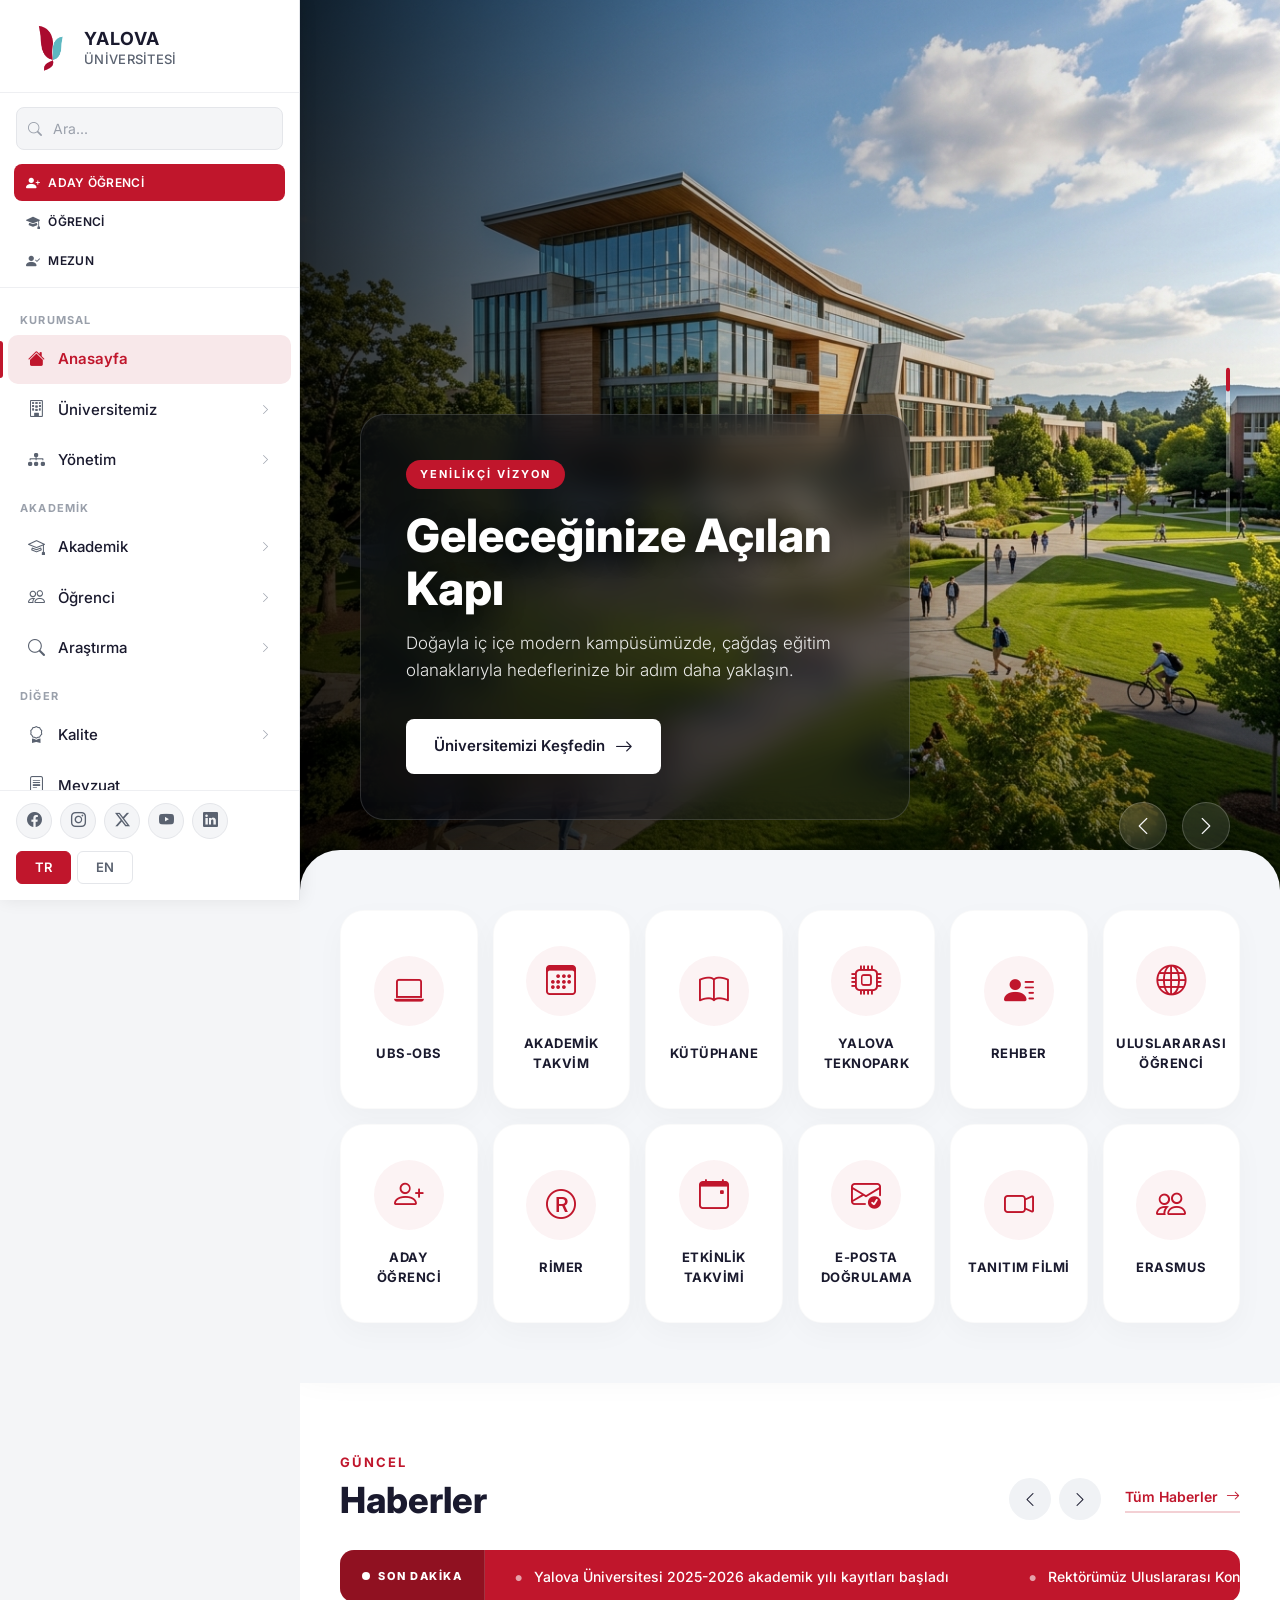
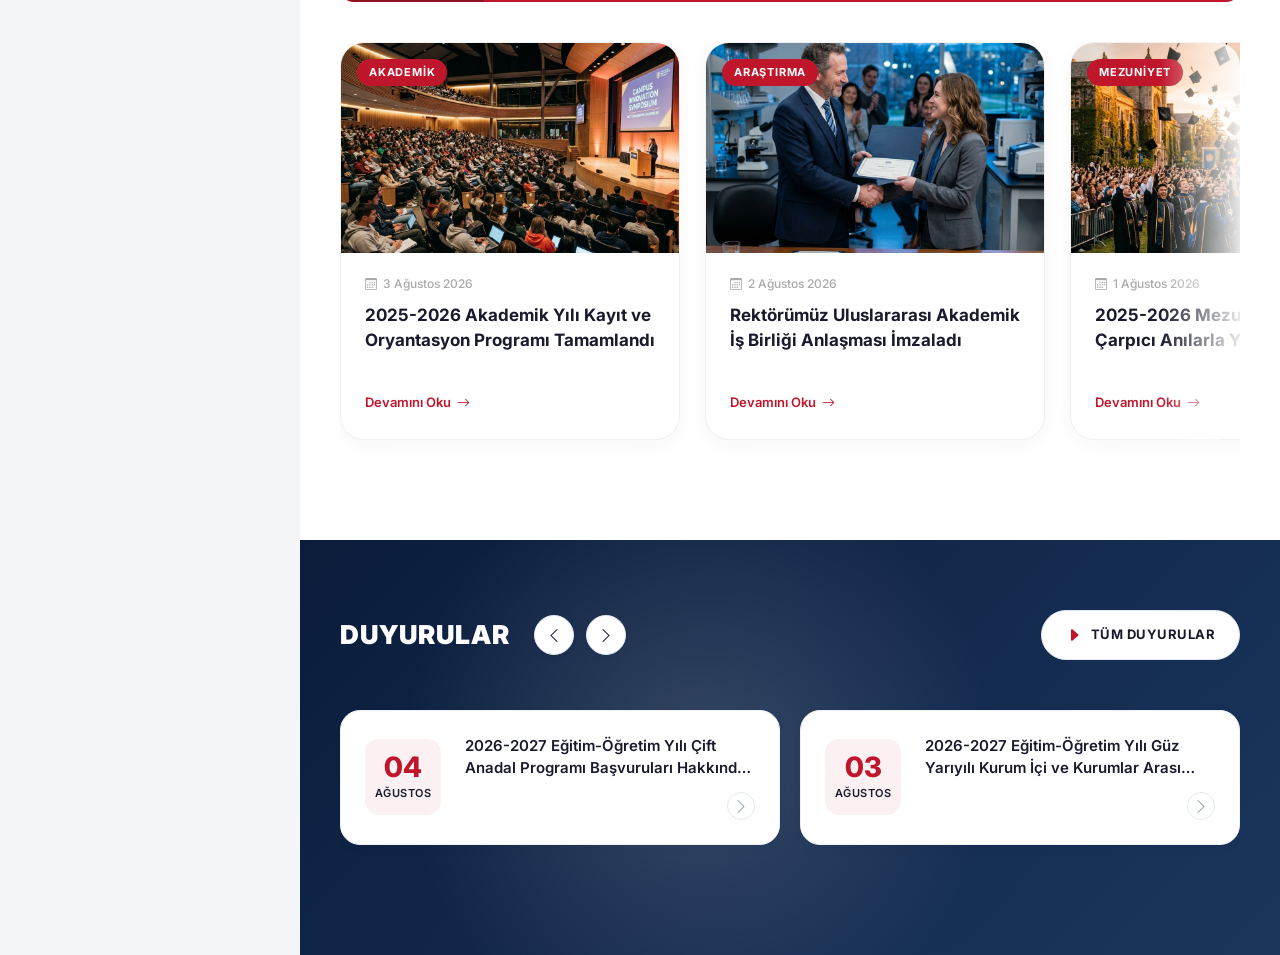
==== index.html @ 6e227838 "Commit before adding Events section" ====
<!DOCTYPE html>
<html lang="tr">
<head>
    <meta charset="UTF-8">
    <meta name="viewport" content="width=device-width, initial-scale=1.0">
    <title>Yalova Üniversitesi</title>
    <meta name="description" content="Yalova Üniversitesi resmi web sitesi">
    <link rel="preconnect" href="https://fonts.googleapis.com">
    <link rel="preconnect" href="https://fonts.gstatic.com" crossorigin>
    <link href="https://fonts.googleapis.com/css2?family=Inter:wght@300;400;500;600;700&display=swap" rel="stylesheet">
    <link href="https://cdn.jsdelivr.net/npm/bootstrap@5.3.3/dist/css/bootstrap.min.css" rel="stylesheet">
    <link href="https://cdn.jsdelivr.net/npm/bootstrap-icons@1.11.3/font/bootstrap-icons.min.css" rel="stylesheet">
    <link rel="stylesheet" href="css/sidebar.css">
    <link rel="stylesheet" href="css/slider.css">
    <link rel="stylesheet" href="css/quick-access.css">
    <link rel="stylesheet" href="css/news.css">
    <link rel="stylesheet" href="css/announcements.css?v=5">
</head>
<body>

    <!-- ===== SIDEBAR ===== -->
    <aside class="sidebar" id="sidebar">

        <!-- LOGO -->
        <div class="sidebar-logo">
            <a href="#" class="logo-wrapper" style="text-decoration: none;">
                <img src="yeni_logo_transparent.png" alt="Yalova Üniversitesi" class="logo-img">
                <div class="logo-text">
                    <span class="logo-title">YALOVA</span>
                    <span class="logo-sub">ÜNİVERSİTESİ</span>
                </div>
            </a>
        </div>

        <!-- ARAMA -->
        <div class="sidebar-search">
            <div class="search-box">
                <i class="bi bi-search search-icon"></i>
                <input type="text" placeholder="Ara..." id="sidebarSearch">
            </div>
        </div>

        <!-- HIZLI ERİŞİM -->
        <div class="quick-links">
            <a href="#" class="quick-btn quick-btn-primary" id="btn-aday">
                <i class="bi bi-person-plus-fill"></i>
                ADAY ÖĞRENCİ
            </a>
            <a href="#" class="quick-btn quick-btn-secondary" id="btn-ogrenci">
                <i class="bi bi-mortarboard-fill"></i>
                ÖĞRENCİ
            </a>
            <a href="#" class="quick-btn quick-btn-secondary" id="btn-mezun">
                <i class="bi bi-person-check-fill"></i>
                MEZUN
            </a>
        </div>

        <!-- NAVİGASYON -->
        <nav class="sidebar-nav" id="sidebarNav">

            <!-- KURUMSAL -->
            <div class="nav-section-label">KURUMSAL</div>

            <a href="#" class="nav-item active" id="nav-anasayfa">
                <i class="bi bi-house-fill nav-icon"></i>
                <span class="nav-text">Anasayfa</span>
            </a>

            <div class="nav-item has-sub" id="nav-universite" onclick="toggleMenu('universite')">
                <i class="bi bi-building nav-icon"></i>
                <span class="nav-text">Üniversitemiz</span>
                <i class="bi bi-chevron-right nav-arrow" id="arrow-universite"></i>
            </div>
            <div class="submenu" id="submenu-universite">
                <a href="#" class="sub-item"><i class="bi bi-clock-history"></i>Tarihçe</a>
                <a href="#" class="sub-item"><i class="bi bi-bullseye"></i>Misyon, Vizyon ve Değerlerimiz</a>
                <a href="#" class="sub-item"><i class="bi bi-diagram-3"></i>Organizasyon Şeması</a>
                <a href="#" class="sub-item"><i class="bi bi-file-earmark-text"></i>2024-2028 Stratejik Planı</a>
                <a href="#" class="sub-item"><i class="bi bi-compass"></i>Üniversitemizi Keşfedin</a>
                <a href="#" class="sub-item"><i class="bi bi-bar-chart"></i>Sayılarla Üniversitemiz</a>
                <a href="#" class="sub-item"><i class="bi bi-people"></i>İş Birliklerimiz</a>
                <a href="#" class="sub-item"><i class="bi bi-envelope"></i>E-Bülten</a>
                <div class="sub-group-label">Komisyonlar</div>
                <a href="#" class="sub-item sub-item-child"><i class="bi bi-dot"></i>Bologna Eşgüdüm Komisyonu</a>
                <a href="#" class="sub-item sub-item-child"><i class="bi bi-dot"></i>Senato Mevzuat Komisyonu</a>
                <a href="#" class="sub-item sub-item-child"><i class="bi bi-dot"></i>Senato Eğitim Komisyonu</a>
            </div>

            <div class="nav-item has-sub" id="nav-yonetim" onclick="toggleMenu('yonetim')">
                <i class="bi bi-diagram-3-fill nav-icon"></i>
                <span class="nav-text">Yönetim</span>
                <i class="bi bi-chevron-right nav-arrow" id="arrow-yonetim"></i>
            </div>
            <div class="submenu" id="submenu-yonetim">
                <div class="sub-group-label">Rektörlük</div>
                <a href="#" class="sub-item sub-item-child"><i class="bi bi-dot"></i>Rektör</a>
                <a href="#" class="sub-item sub-item-child"><i class="bi bi-dot"></i>Rektör Yardımcıları</a>
                <a href="#" class="sub-item sub-item-child"><i class="bi bi-dot"></i>Rektör Danışmanları</a>
                <a href="#" class="sub-item sub-item-child"><i class="bi bi-dot"></i>Üniversite Senatosu</a>
                <a href="#" class="sub-item sub-item-child"><i class="bi bi-dot"></i>Üniversite Yönetim Kurulu</a>
                <div class="sub-group-label">Genel Sekreterlik</div>
                <a href="#" class="sub-item sub-item-child"><i class="bi bi-dot"></i>Genel Sekreterlik</a>
                <a href="#" class="sub-item sub-item-child"><i class="bi bi-dot"></i>Belge Yönetimi ve Arşiv Müdürlüğü</a>
                <a href="#" class="sub-item sub-item-child"><i class="bi bi-dot"></i>Güvenlik Şube Müdürlüğü</a>
                <div class="sub-group-label">Daire Başkanlıkları</div>
                <a href="#" class="sub-item sub-item-child"><i class="bi bi-dot"></i>Bilgi İşlem Daire Başkanlığı</a>
                <a href="#" class="sub-item sub-item-child"><i class="bi bi-dot"></i>İdari ve Mali İşler</a>
                <a href="#" class="sub-item sub-item-child"><i class="bi bi-dot"></i>Kütüphane ve Dokümantasyon</a>
                <a href="#" class="sub-item sub-item-child"><i class="bi bi-dot"></i>Öğrenci İşleri Daire Başkanlığı</a>
                <a href="#" class="sub-item sub-item-child"><i class="bi bi-dot"></i>Personel Daire Başkanlığı</a>
                <a href="#" class="sub-item sub-item-child"><i class="bi bi-dot"></i>Strateji Geliştirme Daire Başkanlığı</a>
            </div>

            <!-- AKADEMİK -->
            <div class="nav-section-label">AKADEMİK</div>

            <div class="nav-item has-sub" id="nav-akademik" onclick="toggleMenu('akademik')">
                <i class="bi bi-mortarboard nav-icon"></i>
                <span class="nav-text">Akademik</span>
                <i class="bi bi-chevron-right nav-arrow" id="arrow-akademik"></i>
            </div>
            <div class="submenu" id="submenu-akademik">
                <div class="sub-group-label">Fakülteler</div>
                <a href="#" class="sub-item sub-item-child"><i class="bi bi-dot"></i>Hukuk Fakültesi</a>
                <a href="#" class="sub-item sub-item-child"><i class="bi bi-dot"></i>İktisadi ve İdari Bilimler Fakültesi</a>
                <a href="#" class="sub-item sub-item-child"><i class="bi bi-dot"></i>İnsan ve Toplum Bilimleri Fakültesi</a>
                <a href="#" class="sub-item sub-item-child"><i class="bi bi-dot"></i>İlahiyat Fakültesi</a>
                <a href="#" class="sub-item sub-item-child"><i class="bi bi-dot"></i>Mühendislik Fakültesi</a>
                <a href="#" class="sub-item sub-item-child"><i class="bi bi-dot"></i>Sağlık Bilimleri Fakültesi</a>
                <a href="#" class="sub-item sub-item-child"><i class="bi bi-dot"></i>Sanat ve Tasarım Fakültesi</a>
                <a href="#" class="sub-item sub-item-child"><i class="bi bi-dot"></i>Spor Bilimleri Fakültesi</a>
                <a href="#" class="sub-item sub-item-child"><i class="bi bi-dot"></i>Tıp Fakültesi</a>
                <div class="sub-group-label">Enstitüler & Yüksekokullar</div>
                <a href="#" class="sub-item sub-item-child"><i class="bi bi-dot"></i>Lisansüstü Eğitim Enstitüsü</a>
                <a href="#" class="sub-item sub-item-child"><i class="bi bi-dot"></i>Yabancı Diller Yüksekokulu</a>
                <div class="sub-group-label">Meslek Yüksekokulları</div>
                <a href="#" class="sub-item sub-item-child"><i class="bi bi-dot"></i>Altınova Meslek Yüksekokulu</a>
                <a href="#" class="sub-item sub-item-child"><i class="bi bi-dot"></i>Armutlu Meslek Yüksekokulu</a>
                <a href="#" class="sub-item sub-item-child"><i class="bi bi-dot"></i>Çınarcık Meslek Yüksekokulu</a>
                <a href="#" class="sub-item sub-item-child"><i class="bi bi-dot"></i>Termal Sağlık Hizmetleri MYO</a>
                <a href="#" class="sub-item sub-item-child"><i class="bi bi-dot"></i>Yalova Meslek Yüksekokulu</a>
            </div>

            <div class="nav-item has-sub" id="nav-ogrenci-menu" onclick="toggleMenu('ogrenci-menu')">
                <i class="bi bi-people nav-icon"></i>
                <span class="nav-text">Öğrenci</span>
                <i class="bi bi-chevron-right nav-arrow" id="arrow-ogrenci-menu"></i>
            </div>
            <div class="submenu" id="submenu-ogrenci-menu">
                <a href="#" class="sub-item"><i class="bi bi-person-plus"></i>Aday Öğrenciler</a>
                <a href="#" class="sub-item"><i class="bi bi-calendar3"></i>Akademik Takvim</a>
                <a href="#" class="sub-item"><i class="bi bi-cup-hot"></i>Aylık Yemek Menüsü</a>
                <a href="#" class="sub-item"><i class="bi bi-patch-check"></i>Diploma Sorgulama</a>
                <a href="#" class="sub-item"><i class="bi bi-door-open"></i>Mezun Portalı</a>
                <a href="#" class="sub-item"><i class="bi bi-pc-display"></i>Öğrenci Bilgi Sistemi</a>
                <a href="#" class="sub-item"><i class="bi bi-telephone-fill"></i>Telefon Rehberi</a>
                <a href="#" class="sub-item"><i class="bi bi-house-heart"></i>Yalova'da Yaşam</a>
                <a href="#" class="sub-item"><i class="bi bi-tree"></i>Yerleşkede Hayat</a>
            </div>

            <div class="nav-item has-sub" id="nav-arastirma" onclick="toggleMenu('arastirma')">
                <i class="bi bi-search nav-icon"></i>
                <span class="nav-text">Araştırma</span>
                <i class="bi bi-chevron-right nav-arrow" id="arrow-arastirma"></i>
            </div>
            <div class="submenu" id="submenu-arastirma">
                <a href="#" class="sub-item"><i class="bi bi-shield-exclamation"></i>Acil Durum ve Afet Yönetimi Merkezi</a>
                <a href="#" class="sub-item"><i class="bi bi-heart-pulse"></i>Fizyoterapi ve Rehabilitasyon Merkezi</a>
                <a href="#" class="sub-item"><i class="bi bi-rocket-takeoff"></i>Girişimcilik Merkezi (YÜGIM)</a>
                <a href="#" class="sub-item"><i class="bi bi-cpu"></i>Merkezi Araştırma Laboratuvarı</a>
                <a href="#" class="sub-item"><i class="bi bi-shield-lock"></i>Siber Güvenlik Araştırma Merkezi</a>
                <a href="#" class="sub-item"><i class="bi bi-mortarboard-fill"></i>Sürekli Eğitim Merkezi (YÜSEM)</a>
                <a href="#" class="sub-item"><i class="bi bi-translate"></i>Türkçe Öğretimi Merkezi (YTÖMER)</a>
                <a href="#" class="sub-item"><i class="bi bi-laptop"></i>Uzaktan Eğitim Merkezi (YÜZEM)</a>
                <a href="#" class="sub-item"><i class="bi bi-arrow-left-right"></i>Teknoloji Transfer Ofisi</a>
            </div>

            <!-- DİĞER -->
            <div class="nav-section-label">DİĞER</div>

            <div class="nav-item has-sub" id="nav-kalite" onclick="toggleMenu('kalite')">
                <i class="bi bi-award nav-icon"></i>
                <span class="nav-text">Kalite</span>
                <i class="bi bi-chevron-right nav-arrow" id="arrow-kalite"></i>
            </div>
            <div class="submenu" id="submenu-kalite">
                <a href="#" class="sub-item"><i class="bi bi-door-open"></i>BKYS Giriş</a>
                <a href="#" class="sub-item"><i class="bi bi-play-circle"></i>BKYS Eğitim Videosu</a>
                <a href="#" class="sub-item"><i class="bi bi-file-earmark-pdf"></i>BKYS Dokümantasyon</a>
                <a href="#" class="sub-item"><i class="bi bi-people"></i>Danışma Kurulu</a>
                <a href="#" class="sub-item"><i class="bi bi-star"></i>Akran Değerlendirme</a>
                <a href="#" class="sub-item"><i class="bi bi-person-hearts"></i>Kalite Öğrenci Faaliyetleri</a>
            </div>

            <a href="#" class="nav-item" id="nav-mevzuat">
                <i class="bi bi-file-text nav-icon"></i>
                <span class="nav-text">Mevzuat</span>
            </a>

            <a href="#" class="nav-item" id="nav-iletisim">
                <i class="bi bi-envelope nav-icon"></i>
                <span class="nav-text">İletişim</span>
            </a>

        </nav>

        <!-- SOSYAL MEDYA + DİL -->
        <div class="sidebar-footer">
            <div class="sidebar-social">
                <a href="#" class="social-link" title="Facebook"><i class="bi bi-facebook"></i></a>
                <a href="#" class="social-link" title="Instagram"><i class="bi bi-instagram"></i></a>
                <a href="#" class="social-link" title="Twitter/X"><i class="bi bi-twitter-x"></i></a>
                <a href="#" class="social-link" title="YouTube"><i class="bi bi-youtube"></i></a>
                <a href="#" class="social-link" title="LinkedIn"><i class="bi bi-linkedin"></i></a>
            </div>
            <div class="sidebar-lang">
                <button class="lang-btn active" id="lang-tr">TR</button>
                <button class="lang-btn" id="lang-en">EN</button>
            </div>
        </div>

    </aside>

    <!-- Overlay (mobil) -->
    <div class="sidebar-overlay" id="sidebarOverlay" onclick="closeSidebar()"></div>

    <!-- Hamburger -->
    <button class="hamburger-btn" id="hamburgerBtn" onclick="openSidebar()">
        <span></span><span></span><span></span>
    </button>

    <!-- ANA İÇERİK -->
    <main class="main-content" id="mainContent" style="padding: 0;">
        
        <!-- HERO SLIDER -->
        <section class="hero-section">
            
            <!-- SLIDE 1 -->
            <div class="hero-slide">
                <img src="images/slider1.png" alt="Yalova Üniversitesi Kampüs" class="hero-bg">
                <div class="hero-overlay"></div>
                <div class="hero-content">
                    <span class="hero-badge">Yenilikçi Vizyon</span>
                    <h1 class="hero-title">Geleceğinize Açılan Kapı</h1>
                    <p class="hero-desc">Doğayla iç içe modern kampüsümüzde, çağdaş eğitim olanaklarıyla hedeflerinize bir adım daha yaklaşın.</p>
                    <a href="#" class="hero-btn">
                        Üniversitemizi Keşfedin <i class="bi bi-arrow-right"></i>
                    </a>
                </div>
            </div>

            <!-- SLIDE 2 -->
            <div class="hero-slide">
                <img src="images/slider2.png" alt="Kütüphane ve Öğrenciler" class="hero-bg">
                <div class="hero-overlay"></div>
                <div class="hero-content">
                    <span class="hero-badge">Eğitim & Öğretim</span>
                    <h1 class="hero-title">Sınırları Aşan Eğitim Anlayışı</h1>
                    <p class="hero-desc">Güçlü akademik kadromuz ve zengin kütüphanemiz ile bilgiyi sadece öğrenmiyor, aynı zamanda üretiyoruz.</p>
                    <a href="#" class="hero-btn">
                        Akademik Programlar <i class="bi bi-arrow-right"></i>
                    </a>
                </div>
            </div>

            <!-- SLIDE 3 -->
            <div class="hero-slide">
                <img src="images/slider3.png" alt="Laboratuvar ve Araştırma" class="hero-bg">
                <div class="hero-overlay"></div>
                <div class="hero-content">
                    <span class="hero-badge">AR-GE ve İnovasyon</span>
                    <h1 class="hero-title">Bilimin Merkezinde İnovasyon</h1>
                    <p class="hero-desc">İleri teknoloji laboratuvarlarımızda geleceğin projelerine imza atıyoruz. Araştırma merkezlerimizi inceleyin.</p>
                    <a href="#" class="hero-btn">
                        Araştırma Merkezleri <i class="bi bi-arrow-right"></i>
                    </a>
                </div>
            </div>

            <!-- SLIDER NAVİGASYON (Sağ Taraf) -->
            <div class="hero-nav">
                <div class="nav-dot-container">
                    <div class="nav-dot"><div class="nav-dot-fill"></div></div>
                </div>
                <div class="nav-dot-container">
                    <div class="nav-dot"><div class="nav-dot-fill"></div></div>
                </div>
                <div class="nav-dot-container">
                    <div class="nav-dot"><div class="nav-dot-fill"></div></div>
                </div>
            </div>

            <!-- SLIDER OKLARI (Sağ Alt Köşe) -->
            <div class="hero-arrows">
                <button class="hero-arrow" id="heroPrev"><i class="bi bi-chevron-left"></i></button>
                <button class="hero-arrow" id="heroNext"><i class="bi bi-chevron-right"></i></button>
            </div>

        </section>

        <!-- HIZLI ERİŞİM (QUICK ACCESS) -->
        <section class="quick-access-section">
            <div class="qa-grid">
                <!-- Satır 1 -->
                <a href="#" class="qa-item">
                    <div class="qa-icon"><i class="bi bi-laptop"></i></div>
                    <span class="qa-text">UBS-OBS</span>
                </a>
                <a href="#" class="qa-item">
                    <div class="qa-icon"><i class="bi bi-calendar3"></i></div>
                    <span class="qa-text">Akademik Takvim</span>
                </a>
                <a href="#" class="qa-item">
                    <div class="qa-icon"><i class="bi bi-book"></i></div>
                    <span class="qa-text">Kütüphane</span>
                </a>
                <a href="#" class="qa-item">
                    <div class="qa-icon"><i class="bi bi-cpu"></i></div>
                    <span class="qa-text">Yalova Teknopark</span>
                </a>
                <a href="#" class="qa-item">
                    <div class="qa-icon"><i class="bi bi-person-lines-fill"></i></div>
                    <span class="qa-text">Rehber</span>
                </a>
                <a href="#" class="qa-item">
                    <div class="qa-icon"><i class="bi bi-globe"></i></div>
                    <span class="qa-text">Uluslararası Öğrenci</span>
                </a>
                
                <!-- Satır 2 -->
                <a href="#" class="qa-item">
                    <div class="qa-icon"><i class="bi bi-person-plus"></i></div>
                    <span class="qa-text">Aday Öğrenci</span>
                </a>
                <a href="#" class="qa-item">
                    <div class="qa-icon"><i class="bi bi-r-circle"></i></div>
                    <span class="qa-text">RİMER</span>
                </a>
                <a href="#" class="qa-item">
                    <div class="qa-icon"><i class="bi bi-calendar-event"></i></div>
                    <span class="qa-text">Etkinlik Takvimi</span>
                </a>
                <a href="#" class="qa-item">
                    <div class="qa-icon"><i class="bi bi-envelope-check"></i></div>
                    <span class="qa-text">E-Posta Doğrulama</span>
                </a>
                <a href="#" class="qa-item">
                    <div class="qa-icon"><i class="bi bi-camera-video"></i></div>
                    <span class="qa-text">Tanıtım Filmi</span>
                </a>
                <a href="#" class="qa-item">
                    <div class="qa-icon"><i class="bi bi-people"></i></div>
                    <span class="qa-text">Erasmus</span>
                </a>
            </div>
        </section>

        <!-- HABERLER -->
        <section class="news-section">
            <!-- Başlık + Tüm Haberler linki -->
            <div class="news-header">
                <div>
                    <div class="news-title">GÜNCEL</div>
                    <div class="news-title-big">Haberler</div>
                </div>
                <div class="news-header-right">
                    <div class="news-header-arrows">
                        <button class="news-header-arrow" onclick="scrollNews(-1)">
                            <i class="bi bi-chevron-left"></i>
                        </button>
                        <button class="news-header-arrow" onclick="scrollNews(1)">
                            <i class="bi bi-chevron-right"></i>
                        </button>
                    </div>
                    <a href="#" class="news-all-link">
                        Tüm Haberler <i class="bi bi-arrow-right"></i>
                    </a>
                </div>
            </div>

            <!-- Son Dakika Ticker -->
            <div class="news-ticker-wrap">
                <div class="news-ticker-label">
                    <span class="ticker-dot"></span>
                    SON DAKİKA
                </div>
                <div class="news-ticker-inner">
                    <div class="news-ticker-content" id="tickerContent">
                        <span>Yalova Üniversitesi 2025-2026 akademik yılı kayıtları başladı</span>
                        <span>Rektörümüz Uluslararası Konferansta Yalova'yı temsil etti</span>
                        <span>Mühendislik Fakültesi yeni laboratuvarını açtı</span>
                        <span>Erasmus+ başvuruları 30 Ağustos'a uzatıldı</span>
                        <span>Yalova Teknopark'ta yeni iş birliği anlaşması imzalandı</span>
                        <span>Spor Bilimleri Fakültesi Türkiye Şampiyonası'nda birinci oldu</span>
                        <!-- Sonsuz döngü için aynı içerikleri tekrarla -->
                        <span>Yalova Üniversitesi 2025-2026 akademik yılı kayıtları başladı</span>
                        <span>Rektörümüz Uluslararası Konferansta Yalova'yı temsil etti</span>
                        <span>Mühendislik Fakültesi yeni laboratuvarını açtı</span>
                        <span>Erasmus+ başvuruları 30 Ağustos'a uzatıldı</span>
                        <span>Yalova Teknopark'ta yeni iş birliği anlaşması imzalandı</span>
                        <span>Spor Bilimleri Fakültesi Türkiye Şampiyonası'nda birinci oldu</span>
                    </div>
                </div>
            </div>

            <!-- Yatay Kaydirilan Haber Kartlari -->
            <div class="news-scroll-container">
                <div class="news-track" id="newsTrack">

                    <a href="#" class="news-card">
                        <div class="news-card-img-wrap">
                            <img src="images/news1.png" alt="" class="news-card-img">
                            <span class="news-card-cat">Akademik</span>
                        </div>
                        <div class="news-card-body">
                            <div class="news-card-date"><i class="bi bi-calendar3"></i> 3 Ağustos 2026</div>
                            <div class="news-card-headline">2025-2026 Akademik Yılı Kayıt ve Oryantasyon Programı Tamamlandı</div>
                            <div class="news-card-footer">Devamını Oku <i class="bi bi-arrow-right"></i></div>
                        </div>
                    </a>

                    <a href="#" class="news-card">
                        <div class="news-card-img-wrap">
                            <img src="images/news2.png" alt="" class="news-card-img">
                            <span class="news-card-cat">Araştırma</span>
                        </div>
                        <div class="news-card-body">
                            <div class="news-card-date"><i class="bi bi-calendar3"></i> 2 Ağustos 2026</div>
                            <div class="news-card-headline">Rektörümüz Uluslararası Akademik İş Birliği Anlaşması İmzaladı</div>
                            <div class="news-card-footer">Devamını Oku <i class="bi bi-arrow-right"></i></div>
                        </div>
                    </a>

                    <a href="#" class="news-card">
                        <div class="news-card-img-wrap">
                            <img src="images/news3.png" alt="" class="news-card-img">
                            <span class="news-card-cat">Mezuniyet</span>
                        </div>
                        <div class="news-card-body">
                            <div class="news-card-date"><i class="bi bi-calendar3"></i> 1 Ağustos 2026</div>
                            <div class="news-card-headline">2025-2026 Mezuniyet Töreni Çarpıcı Anılarla Yapıldı</div>
                            <div class="news-card-footer">Devamını Oku <i class="bi bi-arrow-right"></i></div>
                        </div>
                    </a>

                    <a href="#" class="news-card">
                        <div class="news-card-img-wrap">
                            <img src="images/news4.png" alt="" class="news-card-img">
                            <span class="news-card-cat">Spor</span>
                        </div>
                        <div class="news-card-body">
                            <div class="news-card-date"><i class="bi bi-calendar3"></i> 31 Temmuz 2026</div>
                            <div class="news-card-headline">Spor Bilimleri Fakültesi Türkiye Salon Atletizm Şampiyonası'nda Birincilik Kazandı</div>
                            <div class="news-card-footer">Devamını Oku <i class="bi bi-arrow-right"></i></div>
                        </div>
                    </a>

                    <a href="#" class="news-card">
                        <div class="news-card-img-wrap">
                            <img src="images/news1.png" alt="" class="news-card-img">
                            <span class="news-card-cat">Etkinlik</span>
                        </div>
                        <div class="news-card-body">
                            <div class="news-card-date"><i class="bi bi-calendar3"></i> 28 Temmuz 2026</div>
                            <div class="news-card-headline">Uluslararası Kariyer Fuarı Bu Yıl Da Kapılarını Açıyor</div>
                            <div class="news-card-footer">Devamını Oku <i class="bi bi-arrow-right"></i></div>
                        </div>
                    </a>

                </div>
            </div>
        </section>

        <!-- DUYURULAR -->
        <section class="announcements-section">
            <div class="ann-header">
                <div class="ann-header-left">
                    <h2 class="ann-title">DUYURULAR</h2>
                    <div class="ann-arrows">
                        <button class="ann-arrow" onclick="scrollAnnouncements(-1)"><i class="bi bi-chevron-left"></i></button>
                        <button class="ann-arrow" onclick="scrollAnnouncements(1)"><i class="bi bi-chevron-right"></i></button>
                    </div>
                </div>
                <a href="#" class="ann-all-btn">
                    <i class="bi bi-caret-right-fill"></i> TÜM DUYURULAR
                </a>
            </div>

            <div class="ann-scroll-container">
                <div class="ann-track" id="annTrack">
                    <!-- Duyuru 1 -->
                    <a href="#" class="ann-card">
                        <div class="ann-date-box">
                            <span class="ann-day">04</span>
                            <span class="ann-month">Ağustos</span>
                        </div>
                        <div class="ann-content">
                            <p class="ann-text">2026-2027 Eğitim-Öğretim Yılı Çift Anadal Programı Başvuruları Hakkında Duyuru</p>
                            <div class="ann-icon-wrap"><i class="bi bi-chevron-right"></i></div>
                        </div>
                    </a>
                    <!-- Duyuru 2 -->
                    <a href="#" class="ann-card">
                        <div class="ann-date-box">
                            <span class="ann-day">03</span>
                            <span class="ann-month">Ağustos</span>
                        </div>
                        <div class="ann-content">
                            <p class="ann-text">2026-2027 Eğitim-Öğretim Yılı Güz Yarıyılı Kurum İçi ve Kurumlar Arası Yatay Geçiş Başvuruları</p>
                            <div class="ann-icon-wrap"><i class="bi bi-chevron-right"></i></div>
                        </div>
                    </a>
                    <!-- Duyuru 3 -->
                    <a href="#" class="ann-card">
                        <div class="ann-date-box">
                            <span class="ann-day">01</span>
                            <span class="ann-month">Ağustos</span>
                        </div>
                        <div class="ann-content">
                            <p class="ann-text">2026-2027 Akademik Yılı Güz Yarıyılı Lisansüstü Programları Başvuru İlanı</p>
                            <div class="ann-icon-wrap"><i class="bi bi-chevron-right"></i></div>
                        </div>
                    </a>
                    <!-- Duyuru 4 -->
                    <a href="#" class="ann-card">
                        <div class="ann-date-box">
                            <span class="ann-day">28</span>
                            <span class="ann-month">Temmuz</span>
                        </div>
                        <div class="ann-content">
                            <p class="ann-text">Yalova Üniversitesi 2026-2027 Akademik Takvimi Güncellenmiştir</p>
                            <div class="ann-icon-wrap"><i class="bi bi-chevron-right"></i></div>
                        </div>
                    </a>
                    <!-- Duyuru 5 -->
                    <a href="#" class="ann-card">
                        <div class="ann-date-box">
                            <span class="ann-day">25</span>
                            <span class="ann-month">Temmuz</span>
                        </div>
                        <div class="ann-content">
                            <p class="ann-text">Sanat ve Tasarım Fakültesi 2026 Yılı Özel Yetenek Sınavı Kılavuzu ve Başvuru Tarihleri</p>
                            <div class="ann-icon-wrap"><i class="bi bi-chevron-right"></i></div>
                        </div>
                    </a>
                </div>
            </div>
        </section>
        
    </main>

    <script src="https://cdn.jsdelivr.net/npm/bootstrap@5.3.3/dist/js/bootstrap.bundle.min.js"></script>
    <script src="js/sidebar.js"></script>
    <script src="js/slider.js"></script>
    <script>
        // Haber kartları scroll navigasyonu
        function scrollNews(dir) {
            const track = document.getElementById('newsTrack');
            track.scrollBy({ left: dir * 370, behavior: 'smooth' });
        }

        // Duyurular scroll navigasyonu
        function scrollAnnouncements(dir) {
            const track = document.getElementById('annTrack');
            track.scrollBy({ left: dir * 460, behavior: 'smooth' });
        }

        // Duyurular Otomatik Kayma (Auto-play) Efekti
        document.addEventListener('DOMContentLoaded', function() {
            const annTrack = document.getElementById('annTrack');
            let annAutoScroll;
            
            function startAnnAutoScroll() {
                annAutoScroll = setInterval(() => {
                    if (!annTrack) return;
                    // Eğer sona ulaştıysak başa dön
                    if (annTrack.scrollLeft + annTrack.clientWidth >= annTrack.scrollWidth - 10) {
                        annTrack.scrollTo({ left: 0, behavior: 'smooth' });
                    } else {
                        annTrack.scrollBy({ left: 460, behavior: 'smooth' });
                    }
                }, 3500); // 3.5 saniyede bir kayar
            }

            function stopAnnAutoScroll() {
                clearInterval(annAutoScroll);
            }

            if (annTrack) {
                startAnnAutoScroll();
                // Mouse üzerine geldiğinde durdur, çekince tekrar başlat
                annTrack.addEventListener('mouseenter', stopAnnAutoScroll);
                annTrack.addEventListener('mouseleave', startAnnAutoScroll);
            }
        });
    </script>
</body>
</html>
---- css/sidebar.css ----
/* =========================================
   YALOVA ÜNİVERSİTESİ — SIDEBAR CSS (AÇIK TEMA)
   Fotodaki tasarım referans alındı
   ========================================= */

@import url('https://fonts.googleapis.com/css2?family=Inter:wght@300;400;500;600;700&display=swap');

/* ---- VARIABLES ---- */
:root {
    --sidebar-width: 300px;

    --clr-red:        #C0162C;
    --clr-red-light:  #f8e8ea;
    --clr-red-mid:    #e8c0c6;

    --clr-bg:         #f4f5f7;
    --clr-surface:    #ffffff;
    --clr-border:     #e4e6ea;
    --clr-divider:    #eeeff2;

    --clr-text:       #1a1a2e;
    --clr-text-muted: #5a6270;
    --clr-text-dim:   #9aa0ab;

    --clr-label:      #9aa0ab;

    --radius-sm: 8px;
    --radius-md: 10px;

    --transition: all 0.22s cubic-bezier(0.4, 0, 0.2, 1);
    --shadow-sidebar: 2px 0 16px rgba(0,0,0,0.08);
}

/* ---- RESET ---- */
*, *::before, *::after {
    margin: 0; padding: 0;
    box-sizing: border-box;
}
html { scroll-behavior: smooth; }

body {
    font-family: 'Inter', sans-serif;
    background: var(--clr-bg);
    color: var(--clr-text);
    display: flex;
    min-height: 100vh;
    overflow-x: hidden;
}

a { text-decoration: none; color: inherit; }

/* Ana İçerik — Sidebar'ın sağındaki alan */
.main-content {
    margin-left: var(--sidebar-width);
    flex: 1;
    min-height: 100vh;
    overflow-y: auto;
    overflow-x: hidden;
}

/* =========================================
   SIDEBAR
   ========================================= */
.sidebar {
    position: fixed;
    top: 0; left: 0;
    width: var(--sidebar-width);
    height: 100vh;
    background: var(--clr-surface);
    border-right: 1px solid var(--clr-border);
    display: flex;
    flex-direction: column;
    z-index: 1000;
    overflow: hidden;
    box-shadow: var(--shadow-sidebar);
}

/* ---- LOGO ---- */
.sidebar-logo {
    padding: 22px 20px 18px;
    border-bottom: 1px solid var(--clr-divider);
    flex-shrink: 0;
}

.logo-wrapper {
    display: flex;
    align-items: center;
    gap: 12px;
    cursor: pointer;
}

.logo-img {
    width: 52px;
    height: 52px;
    object-fit: contain;
    flex-shrink: 0;
    transition: var(--transition);
}

.logo-wrapper:hover .logo-img {
    transform: scale(1.05);
}

.logo-text {
    display: flex;
    flex-direction: column;
    line-height: 1.15;
}

.logo-title {
    font-size: 18px;
    font-weight: 700;
    color: var(--clr-text);
    letter-spacing: 1px;
}

.logo-sub {
    font-size: 13px;
    font-weight: 500;
    color: var(--clr-text-muted);
    letter-spacing: 0.3px;
    margin-top: 2px;
}

/* ---- SEARCH ---- */
.sidebar-search {
    padding: 14px 16px 10px;
    flex-shrink: 0;
}

.search-box {
    position: relative;
    display: flex;
    align-items: center;
}

.search-icon {
    position: absolute;
    left: 12px;
    color: var(--clr-text-dim);
    font-size: 14px;
    pointer-events: none;
}

#sidebarSearch {
    width: 100%;
    background: var(--clr-bg);
    border: 1px solid var(--clr-border);
    border-radius: var(--radius-sm);
    padding: 10px 12px 10px 36px;
    color: var(--clr-text);
    font-size: 14px;
    font-family: 'Inter', sans-serif;
    transition: var(--transition);
    outline: none;
}

#sidebarSearch::placeholder {
    color: var(--clr-text-dim);
}

#sidebarSearch:focus {
    border-color: var(--clr-red);
    background: #fff;
    box-shadow: 0 0 0 3px rgba(192,22,44,0.1);
}

/* ---- HIZLI ERİŞİM ---- */
.quick-links {
    padding: 4px 14px 8px;
    display: flex;
    flex-direction: column;
    gap: 2px;
    border-bottom: 1px solid var(--clr-divider);
    flex-shrink: 0;
}

.quick-btn {
    display: flex;
    align-items: center;
    gap: 8px;
    padding: 8px 12px;
    border-radius: var(--radius-sm);
    font-size: 12px;
    font-weight: 600;
    letter-spacing: 0.3px;
    transition: var(--transition);
    cursor: pointer;
}

.quick-btn i {
    font-size: 14px;
}

/* Kırmızı dolu buton (ADAY ÖĞRENCİ) */
.quick-btn-primary {
    background: var(--clr-red);
    color: #fff;
}

.quick-btn-primary:hover {
    background: #a01325;
    color: #fff;
    transform: translateX(2px);
    box-shadow: 0 4px 14px rgba(192,22,44,0.3);
}

/* Düz linkler (ÖĞRENCİ, MEZUN) */
.quick-btn-secondary {
    background: transparent;
    color: var(--clr-text);
}

.quick-btn-secondary i {
    color: var(--clr-text-muted);
}

.quick-btn-secondary:hover {
    background: var(--clr-bg);
    color: var(--clr-red);
    padding-left: 20px;
}

.quick-btn-secondary:hover i {
    color: var(--clr-red);
}

/* ---- NAVİGASYON ---- */
.sidebar-nav {
    flex: 1;
    overflow-y: auto;
    overflow-x: hidden;
    padding: 10px 0 8px;
    scrollbar-width: thin;
    scrollbar-color: var(--clr-red-mid) transparent;
}

.sidebar-nav::-webkit-scrollbar { width: 3px; }
.sidebar-nav::-webkit-scrollbar-track { background: transparent; }
.sidebar-nav::-webkit-scrollbar-thumb { background: var(--clr-red-mid); border-radius: 4px; }

/* Kategori Etiketi */
.nav-section-label {
    padding: 14px 20px 5px;
    font-size: 11px;
    font-weight: 700;
    letter-spacing: 1.2px;
    color: var(--clr-label);
    text-transform: uppercase;
}

/* Nav Item — hem link hem tıklanabilir div */
.nav-item {
    display: flex;
    align-items: center;
    gap: 13px;
    padding: 12px 20px;
    margin: 1px 8px;
    border-radius: var(--radius-md);
    font-size: 15px;
    font-weight: 500;
    color: var(--clr-text);
    cursor: pointer;
    transition: var(--transition);
    user-select: none;
    position: relative;
}

.nav-item:hover {
    background: var(--clr-bg);
    color: var(--clr-red);
}

.nav-item:hover .nav-icon {
    color: var(--clr-red);
}

/* Aktif öğe */
.nav-item.active {
    background: var(--clr-red-light);
    color: var(--clr-red);
    font-weight: 600;
}

.nav-item.active::before {
    content: '';
    position: absolute;
    left: 0;
    top: 6px; bottom: 6px;
    width: 3px;
    background: var(--clr-red);
    border-radius: 0 3px 3px 0;
    margin-left: -8px;
}

.nav-item.active .nav-icon {
    color: var(--clr-red);
}

/* Açık submenu olan item */
.nav-item.open {
    color: var(--clr-red);
    background: var(--clr-red-light);
}

.nav-item.open .nav-arrow {
    transform: rotate(90deg);
    color: var(--clr-red);
}

.nav-item.open .nav-icon {
    color: var(--clr-red);
}

/* İkonlar */
.nav-icon {
    font-size: 17px;
    color: var(--clr-text-muted);
    flex-shrink: 0;
    transition: var(--transition);
}

.nav-text {
    flex: 1;
    white-space: nowrap;
    overflow: hidden;
    text-overflow: ellipsis;
}

/* Ok işareti */
.nav-arrow {
    font-size: 11px;
    color: var(--clr-text-dim);
    flex-shrink: 0;
    transition: transform 0.25s ease, color 0.25s ease;
    margin-left: auto;
}

/* ---- SUBMENU (FULL-PAGE MEGA MENU) ---- */
.submenu {
    position: fixed;
    top: 0 !important; /* JS'ten gelen top değerini ezer, tam sayfa olur */
    left: var(--sidebar-width);
    width: calc(100vw - var(--sidebar-width));
    height: 100vh;
    background: rgba(255, 255, 255, 0.97); /* Cam efekti için hafif saydam */
    backdrop-filter: blur(20px);
    -webkit-backdrop-filter: blur(20px);
    border: none;
    border-left: 1px solid rgba(0,0,0,0.05);
    border-radius: 0;
    box-shadow: none;
    z-index: 1050;
    margin: 0;
    
    opacity: 0;
    visibility: hidden;
    transform: translateX(-30px);
    transition: all 0.4s cubic-bezier(0.16, 1, 0.3, 1);
    
    padding: 60px 80px;
    column-width: 280px; /* Ekrana sığdığı kadar sütun açar */
    column-gap: 50px;
    overflow-y: auto;
    overflow-x: auto;
}

.submenu.open {
    opacity: 1;
    visibility: visible;
    transform: translateX(0);
}

.sub-item {
    display: flex;
    align-items: center;
    gap: 12px;
    padding: 10px 15px;
    font-size: 15px;
    font-weight: 500;
    color: var(--clr-text);
    transition: var(--transition);
    cursor: pointer;
    position: relative;
    border-radius: 8px;
    break-inside: avoid; /* Sütun bölünmesini engeller */
    margin-bottom: 4px;
}

.sub-item i {
    font-size: 18px;
    color: var(--clr-text-muted);
    flex-shrink: 0;
    transition: var(--transition);
}

.sub-item:hover {
    color: var(--clr-red);
    background: rgba(192,22,44,0.05);
    padding-left: 20px;
}

.sub-item:hover i {
    color: var(--clr-red);
}

/* Alt-grup içindeki girintili item */
.sub-item-child {
    padding-left: 25px;
}

.sub-item-child:hover {
    padding-left: 30px;
}

/* Alt-grup başlığı */
.sub-group-label {
    padding: 0 0 10px 5px;
    margin-bottom: 10px;
    font-size: 13px;
    font-weight: 800;
    letter-spacing: 1px;
    color: var(--clr-red);
    text-transform: uppercase;
    border-bottom: 2px solid rgba(192,22,44,0.1);
    break-after: avoid; /* Altındaki menüden kopmasını engeller */
    break-before: column; /* Başlıklar her zaman yeni bir sütunun en üstünden başlar */
}

/* İlk elemanın üstündeki boşluğu al */
.submenu .sub-group-label:first-child {
    break-before: auto;
}

/* ---- FOOTER (SOSYAL + DİL) ---- */
.sidebar-footer {
    border-top: 1px solid var(--clr-divider);
    padding: 12px 16px 16px;
    flex-shrink: 0;
}

.sidebar-social {
    display: flex;
    gap: 8px;
    margin-bottom: 12px;
}

.social-link {
    width: 36px; height: 36px;
    display: flex;
    align-items: center;
    justify-content: center;
    border-radius: 50%;
    background: var(--clr-bg);
    border: 1px solid var(--clr-border);
    color: var(--clr-text-muted);
    font-size: 15px;
    transition: var(--transition);
}

.social-link:hover {
    background: var(--clr-red);
    border-color: var(--clr-red);
    color: #fff;
    transform: translateY(-2px);
    box-shadow: 0 4px 12px rgba(192,22,44,0.3);
}

.sidebar-lang {
    display: flex;
    gap: 6px;
}

.lang-btn {
    flex: 0;
    padding: 6px 18px;
    background: transparent;
    border: 1px solid var(--clr-border);
    border-radius: 6px;
    color: var(--clr-text-muted);
    font-size: 13px;
    font-weight: 600;
    cursor: pointer;
    transition: var(--transition);
    font-family: 'Inter', sans-serif;
}

.lang-btn:hover {
    border-color: var(--clr-red);
    color: var(--clr-red);
}

.lang-btn.active {
    background: var(--clr-red);
    border-color: var(--clr-red);
    color: #fff;
}

/* ---- ANA İÇERİK ---- */
.main-content {
    margin-left: var(--sidebar-width);
    flex: 1;
    min-height: 100vh;
    background: var(--clr-bg);
    padding: 40px;
}

.content-placeholder {
    display: flex;
    flex-direction: column;
    align-items: center;
    justify-content: center;
    min-height: 80vh;
    text-align: center;
}

.content-placeholder h1 {
    font-size: 42px;
    font-weight: 700;
    color: var(--clr-text);
    margin-bottom: 10px;
}

.content-placeholder p {
    color: var(--clr-text-muted);
    font-size: 16px;
}

/* ---- HAMBURGER (MOBİL) ---- */
.hamburger-btn {
    display: none;
    position: fixed;
    top: 14px; left: 14px;
    z-index: 1100;
    flex-direction: column;
    gap: 5px;
    background: var(--clr-red);
    border: none;
    padding: 10px;
    border-radius: var(--radius-sm);
    cursor: pointer;
    box-shadow: 0 3px 12px rgba(192,22,44,0.4);
}

.hamburger-btn span {
    display: block;
    width: 20px; height: 2px;
    background: #fff;
    border-radius: 2px;
    transition: var(--transition);
}

/* ---- OVERLAY (MOBİL) ---- */
.sidebar-overlay {
    display: none;
    position: fixed;
    inset: 0;
    background: rgba(0,0,0,0.35);
    z-index: 999;
    opacity: 0;
    transition: opacity 0.3s ease;
}

.sidebar-overlay.active {
    display: block;
    opacity: 1;
}

/* ---- RESPONSIVE ---- */
@media (max-width: 768px) {
    .sidebar {
        transform: translateX(-100%);
        transition: transform 0.3s cubic-bezier(0.4, 0, 0.2, 1);
    }
    .sidebar.open { transform: translateX(0); }
    .hamburger-btn { display: flex; }
    .main-content { margin-left: 0; padding: 60px 20px 20px; }
}

/* ---- GİRİŞ ANİMASYONU ---- */
.nav-item, .quick-btn {
    animation: slideIn 0.3s ease forwards;
    opacity: 0;
}

@keyframes slideIn {
    from { opacity: 0; transform: translateX(-10px); }
    to   { opacity: 1; transform: translateX(0); }
}
---- css/slider.css ----
/* =========================================
   YALOVA ÜNİVERSİTESİ — SLIDER (HERO) CSS
   ========================================= */

.hero-section {
    position: relative;
    width: 100%;
    height: 100vh;
    overflow: hidden;
    background: #000;
}

/* ---- SLIDER ITEMS ---- */
.hero-slide {
    position: absolute;
    inset: 0;
    opacity: 0;
    visibility: hidden;
    transition: opacity 1s ease-in-out, visibility 1s ease-in-out;
}

.hero-slide.active {
    opacity: 1;
    visibility: visible;
}

/* Arka plan resmi */
.hero-bg {
    position: absolute;
    inset: 0;
    width: 100%;
    height: 100%;
    object-fit: cover;
    transform: scale(1.05);
    transition: transform 6s ease-out;
}

.hero-slide.active .hero-bg {
    transform: scale(1); /* Ken Burns effekti */
}

/* Gradient Overlay (Okunabilirlik için) */
.hero-overlay {
    position: absolute;
    inset: 0;
    background: linear-gradient(to right, rgba(0,0,0,0.8) 0%, rgba(0,0,0,0.2) 50%, rgba(0,0,0,0) 100%),
                linear-gradient(to top, rgba(0,0,0,0.6) 0%, transparent 40%);
}

/* ---- İÇERİK (GLASSMORPHISM CARD) ---- */
.hero-content {
    position: absolute;
    bottom: 80px;
    left: 60px;
    max-width: 550px;
    padding: 45px;
    background: rgba(10, 15, 25, 0.45);
    backdrop-filter: blur(16px);
    -webkit-backdrop-filter: blur(16px);
    border: 1px solid rgba(255, 255, 255, 0.15);
    border-radius: 24px;
    color: #fff;
    transform: translateY(30px);
    opacity: 0;
    transition: all 0.8s cubic-bezier(0.16, 1, 0.3, 1) 0.3s;
    box-shadow: 0 20px 40px rgba(0,0,0,0.3);
}

.hero-slide.active .hero-content {
    transform: translateY(0);
    opacity: 1;
}

.hero-badge {
    display: inline-block;
    padding: 6px 14px;
    background: var(--clr-red);
    color: #fff;
    font-size: 11px;
    font-weight: 700;
    letter-spacing: 2px;
    text-transform: uppercase;
    border-radius: 30px;
    margin-bottom: 20px;
}

.hero-title {
    font-size: 46px;
    font-weight: 800;
    line-height: 1.15;
    margin-bottom: 15px;
    text-shadow: 0 4px 20px rgba(0,0,0,0.5);
    color: #ffffff;
}

.hero-desc {
    font-size: 17px;
    font-weight: 300;
    line-height: 1.6;
    color: rgba(255, 255, 255, 0.9);
    margin-bottom: 35px;
}

.hero-btn {
    display: inline-flex;
    align-items: center;
    gap: 10px;
    padding: 14px 28px;
    background: #fff;
    color: var(--clr-text);
    font-size: 15px;
    font-weight: 600;
    border-radius: 8px;
    transition: all 0.3s ease;
}

.hero-btn i {
    font-size: 18px;
    transition: transform 0.3s ease;
}

.hero-btn:hover {
    background: var(--clr-red);
    color: #fff;
    box-shadow: 0 10px 20px rgba(192,22,44,0.3);
}

.hero-btn:hover i {
    transform: translateX(4px);
}

/* ---- NAVİGASYON (SAĞ TARAF) ---- */
.hero-nav {
    position: absolute;
    right: 40px;
    top: 50%;
    transform: translateY(-50%);
    display: flex;
    flex-direction: column;
    align-items: center;
    gap: 10px;
    z-index: 10;
}

.nav-dot-container {
    display: flex;
    align-items: center;
    justify-content: center;
    padding: 0 10px; /* Tıklama alanı için */
    cursor: pointer;
}

.nav-dot {
    width: 4px;
    height: 45px;
    background: rgba(255,255,255,0.3);
    border-radius: 4px;
    transition: all 0.4s ease;
    position: relative;
    overflow: hidden;
}

.nav-dot-fill {
    position: absolute;
    top: 0; left: 0;
    width: 100%;
    height: 0%;
    background: var(--clr-red);
    border-radius: 4px;
}

/* Hover State */
.nav-dot-container:hover .nav-dot {
    background: rgba(255,255,255,0.6);
}

/* Active State */
.nav-dot-container.active .nav-dot {
    background: rgba(255,255,255,0.6);
    height: 55px;
}

.nav-dot-container.active .nav-dot-fill {
    transition: height linear;
}

/* ---- OKLAR ---- */
.hero-arrows {
    position: absolute;
    bottom: 50px;
    right: 50px;
    display: flex;
    gap: 15px;
    z-index: 10;
}

.hero-arrow {
    width: 48px;
    height: 48px;
    border-radius: 50%;
    background: rgba(255, 255, 255, 0.1);
    border: 1px solid rgba(255, 255, 255, 0.2);
    color: #fff;
    font-size: 20px;
    display: flex;
    align-items: center;
    justify-content: center;
    cursor: pointer;
    backdrop-filter: blur(10px);
    transition: all 0.3s ease;
}

.hero-arrow:hover {
    background: var(--clr-red);
    border-color: var(--clr-red);
    transform: scale(1.1);
}

/* Progress animasyonunu JS'den yöneteceğiz */

/* ---- RESPONSIVE ---- */
@media (max-width: 992px) {
    .hero-content {
        left: 30px;
        bottom: 50px;
        right: 30px;
        max-width: none;
    }
    .hero-nav {
        right: 20px;
    }
    .hero-arrows {
        bottom: 30px;
        right: 30px;
        gap: 10px;
    }
    .hero-arrow {
        width: 40px; height: 40px; font-size: 16px;
    }
}
@media (max-width: 768px) {
    .hero-title {
        font-size: 32px;
    }
    .hero-desc {
        font-size: 14px;
    }
    .hero-nav {
        display: none; /* Mobilde gizle */
    }
}
---- css/quick-access.css ----
/* =========================================
   YALOVA ÜNİVERSİTESİ — HIZLI ERİŞİM (QUICK ACCESS) CSS
   ========================================= */

.quick-access-section {
    padding: 60px 40px;
    background: #f4f6f9; /* Çok hafif grimsi, ferah arka plan */
    position: relative;
    /* Slider'ın üzerine doğru hafif taşıralım (Modern görünüm) */
    margin-top: -50px;
    z-index: 20;
    border-radius: 40px 40px 0 0; /* Sadece üst köşeler kavisli */
    box-shadow: 0 -15px 40px rgba(0,0,0,0.08);
}

.qa-grid {
    display: grid;
    grid-template-columns: repeat(6, 1fr);
    gap: 25px;
    max-width: 1400px;
    margin: 0 auto;
}

.qa-item {
    display: flex;
    flex-direction: column;
    align-items: center;
    justify-content: center;
    text-decoration: none;
    background: #ffffff;
    border-radius: 24px;
    padding: 35px 15px;
    box-shadow: 0 10px 30px rgba(0,0,0,0.03);
    transition: all 0.4s cubic-bezier(0.16, 1, 0.3, 1);
    position: relative;
    overflow: hidden;
    border: 1px solid rgba(0,0,0,0.02);
}

.qa-icon {
    width: 70px;
    height: 70px;
    background: rgba(192, 22, 44, 0.05); /* Kırmızımsı çok hafif zemin */
    color: var(--clr-red);
    border-radius: 50%;
    display: flex;
    align-items: center;
    justify-content: center;
    font-size: 30px;
    margin-bottom: 18px;
    transition: all 0.4s cubic-bezier(0.16, 1, 0.3, 1);
}

.qa-text {
    color: var(--clr-text);
    font-size: 13px;
    font-weight: 700;
    text-transform: uppercase;
    letter-spacing: 0.5px;
    text-align: center;
    transition: color 0.4s ease;
}

/* Hover Efektleri (Farklı ve Modern Tasarım Dokunuşu) */
.qa-item:hover {
    transform: translateY(-12px); /* Yukarı kalkar */
    box-shadow: 0 20px 40px rgba(192, 22, 44, 0.2); /* Kırmızı gölge */
    background: var(--clr-red); /* Kart tamamen kırmızı olur */
    border-color: var(--clr-red);
}

.qa-item:hover .qa-icon {
    background: rgba(255, 255, 255, 0.2); /* İkon zemini beyaz/saydam olur */
    color: #ffffff;
    transform: scale(1.15) rotate(5deg); /* İkon büyür ve hafifçe döner */
}

.qa-item:hover .qa-text {
    color: #ffffff; /* Yazı beyaz olur */
}

/* Responsive Düzenlemeler */
@media (max-width: 1400px) {
    .qa-grid {
        gap: 15px;
    }
}
@media (max-width: 1200px) {
    .qa-grid { 
        grid-template-columns: repeat(4, 1fr); 
        gap: 20px;
    }
}
@media (max-width: 768px) {
    .qa-grid { 
        grid-template-columns: repeat(3, 1fr); 
    }
    .qa-icon { 
        width: 55px; height: 55px; font-size: 24px; 
    }
    .qa-text { 
        font-size: 11px; 
    }
    .quick-access-section {
        padding: 40px 20px;
        border-radius: 25px 25px 0 0;
    }
}
@media (max-width: 576px) {
    .qa-grid { 
        grid-template-columns: repeat(2, 1fr); 
    }
}
---- css/news.css ----
/* =========================================
   YALOVA ÜNİVERSİTESİ — HABERLER CSS
   ========================================= */

.news-section {
    padding: 70px 40px 80px;
    background: #ffffff;
}

/* ---- BÖLÜM BAŞLIĞI ---- */
.news-header {
    display: flex;
    align-items: flex-end;
    justify-content: space-between;
    margin-bottom: 30px;
}

.news-title {
    font-size: 13px;
    font-weight: 700;
    letter-spacing: 2px;
    text-transform: uppercase;
    color: var(--clr-red);
    margin-bottom: 8px;
}

.news-title-big {
    font-size: 36px;
    font-weight: 800;
    color: var(--clr-text);
    line-height: 1.1;
}

.news-header-right {
    display: flex;
    align-items: center;
    gap: 24px;
}

.news-header-arrows {
    display: flex;
    gap: 8px;
}

.news-header-arrow {
    width: 42px;
    height: 42px;
    border-radius: 50%;
    background: #f0f2f5;
    border: none;
    color: var(--clr-text);
    font-size: 16px;
    display: flex;
    align-items: center;
    justify-content: center;
    cursor: pointer;
    transition: all 0.3s cubic-bezier(0.16, 1, 0.3, 1);
}

.news-header-arrow:hover {
    background: var(--clr-red);
    color: #fff;
    transform: translateY(-2px) scale(1.05);
    box-shadow: 0 6px 16px rgba(192, 22, 44, 0.3);
}

.news-all-link {
    display: flex;
    align-items: center;
    gap: 8px;
    text-decoration: none;
    color: var(--clr-red);
    font-size: 14px;
    font-weight: 600;
    transition: gap 0.3s ease;
    padding-bottom: 4px;
    border-bottom: 2px solid rgba(192,22,44,0.2);
}

.news-all-link:hover {
    gap: 14px;
    border-bottom-color: var(--clr-red);
}

/* ---- TICKER (KAYAN YAZI) ---- */
.news-ticker-wrap {
    display: flex;
    align-items: center;
    background: var(--clr-red);
    border-radius: 14px;
    overflow: hidden;
    margin-bottom: 40px;
    height: 52px;
}

.news-ticker-label {
    flex-shrink: 0;
    background: rgba(0,0,0,0.25);
    color: #fff;
    font-size: 11px;
    font-weight: 800;
    letter-spacing: 1.5px;
    text-transform: uppercase;
    padding: 0 22px;
    height: 100%;
    display: flex;
    align-items: center;
    gap: 8px;
    border-right: 1px solid rgba(255,255,255,0.15);
}

.ticker-dot {
    width: 8px;
    height: 8px;
    background: #fff;
    border-radius: 50%;
    animation: blink 1s infinite;
}

@keyframes blink {
    0%, 100% { opacity: 1; }
    50% { opacity: 0.2; }
}

.news-ticker-inner {
    overflow: hidden;
    flex: 1;
    height: 100%;
    display: flex;
    align-items: center;
}

.news-ticker-content {
    display: flex;
    gap: 80px;
    white-space: nowrap;
    color: #fff;
    font-size: 14px;
    font-weight: 500;
    animation: ticker-scroll 35s linear infinite;
    padding-left: 30px;
}

.news-ticker-content span::before {
    content: "●";
    margin-right: 12px;
    font-size: 8px;
    opacity: 0.6;
    vertical-align: middle;
}

.news-ticker-wrap:hover .news-ticker-content {
    animation-play-state: paused; /* Hover'da duraklar */
}

@keyframes ticker-scroll {
    0%   { transform: translateX(0); }
    100% { transform: translateX(-50%); }
}

/* ---- SCROLL OKLAR (Büyük Yüzen Oklar) ---- */
.news-scroll-container {
    position: relative;
}

.news-track {
    display: flex;
    gap: 25px;
    overflow-x: auto;
    scroll-snap-type: x mandatory;
    -webkit-overflow-scrolling: touch;
    padding-bottom: 20px;
    padding-left: 5px;
    padding-right: 5px;
    /* Scrollbar gizle */
    scrollbar-width: none;
    -ms-overflow-style: none;
}

.news-track::-webkit-scrollbar {
    display: none;
}

/* Eski yandan oklar — artık kullanılmıyor */
.news-arrow { display: none; }
.news-arrow-prev { display: none; }
.news-arrow-next { display: none; }

/* Sağ kenar soluk gradient — daha fazla var ipucu */
.news-scroll-container::after {
    content: '';
    position: absolute;
    right: 0; top: 0;
    width: 80px;
    height: calc(100% - 20px);
    background: linear-gradient(to right, transparent, rgba(255,255,255,0.9));
    pointer-events: none;
    z-index: 5;
    border-radius: 0 24px 24px 0;
}

/* ---- HABER KARTI ---- */
.news-card {
    flex: 0 0 340px;
    scroll-snap-align: start;
    background: #fff;
    border-radius: 24px;
    overflow: hidden;
    text-decoration: none;
    border: 1px solid #f0f0f0;
    box-shadow: 0 4px 20px rgba(0,0,0,0.04);
    transition: transform 0.4s cubic-bezier(0.16,1,0.3,1),
                box-shadow 0.4s cubic-bezier(0.16,1,0.3,1);
    display: flex;
    flex-direction: column;
}

.news-card:hover {
    transform: translateY(-10px);
    box-shadow: 0 25px 50px rgba(0,0,0,0.12);
}

.news-card-img {
    width: 100%;
    height: 210px;
    object-fit: cover;
    display: block;
    transition: transform 0.6s ease;
}

.news-card:hover .news-card-img {
    transform: scale(1.07);
}

.news-card-img-wrap {
    overflow: hidden;
    position: relative;
}

.news-card-cat {
    position: absolute;
    top: 16px;
    left: 16px;
    background: var(--clr-red);
    color: #fff;
    font-size: 11px;
    font-weight: 700;
    letter-spacing: 0.8px;
    text-transform: uppercase;
    padding: 5px 12px;
    border-radius: 50px;
    z-index: 2;
}

.news-card-body {
    padding: 22px 24px 26px;
    display: flex;
    flex-direction: column;
    flex: 1;
}

.news-card-date {
    font-size: 12px;
    color: #aaa;
    font-weight: 500;
    margin-bottom: 10px;
    display: flex;
    align-items: center;
    gap: 6px;
}

.news-card-headline {
    font-size: 17px;
    font-weight: 700;
    color: var(--clr-text);
    line-height: 1.45;
    flex: 1;
    transition: color 0.3s ease;
}

.news-card:hover .news-card-headline {
    color: var(--clr-red);
}

.news-card-footer {
    display: flex;
    align-items: center;
    gap: 6px;
    color: var(--clr-red);
    font-size: 13px;
    font-weight: 600;
    margin-top: 16px;
    transition: gap 0.3s ease;
}

.news-card:hover .news-card-footer {
    gap: 10px;
}

/* Eski news-nav — artık kullanılmıyor (oklar kart yanında) */
.news-nav { display: none; }
.news-nav-btn { display: none; }

/* Kartların Altında Sağ Köşe Okları */
.news-bottom-arrows {
    display: flex;
    justify-content: flex-end;
    gap: 10px;
    margin-top: 20px;
}
---- css/announcements.css ----
/* =========================================
   YALOVA ÜNİVERSİTESİ - DUYURULAR CSS (AÇIK TEMA)
   ========================================= */

.announcements-section {
    background: linear-gradient(135deg, #0b1c3b 0%, #1a365d 100%); /* Zengin lacivert degrade */
    padding: 70px 40px;
    position: relative;
    overflow: hidden;
}

/* Arka plan parlama efekti (Turkuaz ile uyumlu beyaz parlama) */
.announcements-section::before {
    content: '';
    position: absolute;
    top: -20%;
    left: 10%;
    width: 600px;
    height: 600px;
    background: radial-gradient(circle, rgba(255, 255, 255, 0.15) 0%, transparent 70%);
    pointer-events: none;
    z-index: 1;
}

/* ---- BAŞLIK VE BUTONLAR ---- */
.ann-header {
    display: flex;
    align-items: center;
    justify-content: space-between;
    margin-bottom: 40px;
    position: relative;
    z-index: 2;
}

.ann-header-left {
    display: flex;
    align-items: center;
    gap: 24px;
}

.ann-title {
    font-size: 26px;
    font-weight: 900;
    color: #fff;
    letter-spacing: 1px;
    margin: 0;
}

.ann-arrows {
    display: flex;
    gap: 12px;
}

.ann-arrow {
    width: 40px;
    height: 40px;
    border-radius: 50%;
    background: #fff;
    border: 1px solid #e2e8f0;
    color: var(--clr-text);
    display: flex;
    align-items: center;
    justify-content: center;
    cursor: pointer;
    transition: all 0.3s ease;
    box-shadow: 0 2px 5px rgba(0,0,0,0.05);
}

.ann-arrow:hover {
    background: var(--clr-red);
    border-color: var(--clr-red);
    color: #fff;
    transform: scale(1.05);
}

.ann-all-btn {
    background: #fff;
    color: var(--clr-text);
    padding: 12px 24px;
    border-radius: 50px;
    text-decoration: none;
    font-size: 13px;
    font-weight: 700;
    letter-spacing: 0.5px;
    display: flex;
    align-items: center;
    gap: 8px;
    border: 1px solid #e2e8f0;
    transition: all 0.3s ease;
}

.ann-all-btn i {
    color: var(--clr-red);
    font-size: 16px;
}

.ann-all-btn:hover {
    box-shadow: 0 8px 20px rgba(0,0,0,0.08);
    transform: translateY(-2px);
    border-color: #d1d5db;
}

/* ---- KARTLARIN KAYDIRMA ALANI ---- */
.ann-scroll-container {
    position: relative;
    z-index: 2;
    margin: 0 -40px; 
    padding: 0 40px 20px 40px; 
}

.ann-track {
    display: flex;
    gap: 20px;
    overflow-x: auto;
    scroll-snap-type: x mandatory;
    scrollbar-width: none;
    -ms-overflow-style: none;
    padding-bottom: 20px;
    padding-top: 10px;
}

.ann-track::-webkit-scrollbar {
    display: none; 
}

/* ---- KART TASARIMI ---- */
.ann-card {
    background: #fff;
    border: 1px solid #f0f0f0;
    border-radius: 20px;
    padding: 24px;
    display: flex;
    align-items: center;
    gap: 24px;
    text-decoration: none;
    min-width: 440px;
    max-width: 440px;
    scroll-snap-align: start;
    transition: all 0.4s cubic-bezier(0.16,1,0.3,1);
    position: relative;
    overflow: hidden;
    box-shadow: 0 4px 15px rgba(0,0,0,0.02);
}

.ann-card:hover {
    transform: translateY(-6px);
    border-color: rgba(192,22,44,0.2);
    box-shadow: 0 15px 35px rgba(0,0,0,0.08);
}

.ann-date-box {
    background: rgba(192,22,44,0.06);
    border-radius: 14px;
    width: 76px;
    height: 76px;
    display: flex;
    flex-direction: column;
    align-items: center;
    justify-content: center;
    flex-shrink: 0;
    transition: background 0.3s ease;
}

.ann-card:hover .ann-date-box {
    background: var(--clr-red);
}

.ann-day {
    font-size: 28px;
    font-weight: 800;
    line-height: 1;
    color: var(--clr-red);
    transition: color 0.3s ease;
}

.ann-card:hover .ann-day {
    color: #fff;
}

.ann-month {
    font-size: 11px;
    font-weight: 600;
    text-transform: uppercase;
    color: var(--clr-text);
    margin-top: 4px;
    letter-spacing: 0.5px;
    transition: color 0.3s ease;
}

.ann-card:hover .ann-month {
    color: rgba(255,255,255,0.9);
}

.ann-content {
    flex: 1;
    display: flex;
    flex-direction: column;
    gap: 12px;
}

.ann-text {
    font-size: 15px;
    font-weight: 600;
    color: var(--clr-text);
    line-height: 1.5;
    margin: 0;
    display: -webkit-box;
    -webkit-line-clamp: 2;
    -webkit-box-orient: vertical;
    overflow: hidden;
    transition: color 0.3s ease;
}

.ann-card:hover .ann-text {
    color: var(--clr-red);
}

.ann-icon-wrap {
    align-self: flex-end;
    width: 28px;
    height: 28px;
    border-radius: 50%;
    border: 1px solid #e2e8f0;
    display: flex;
    align-items: center;
    justify-content: center;
    color: #94a3b8;
    transition: all 0.3s ease;
}

.ann-card:hover .ann-icon-wrap {
    background: var(--clr-red);
    border-color: var(--clr-red);
    color: #fff;
    transform: translateX(4px);
}
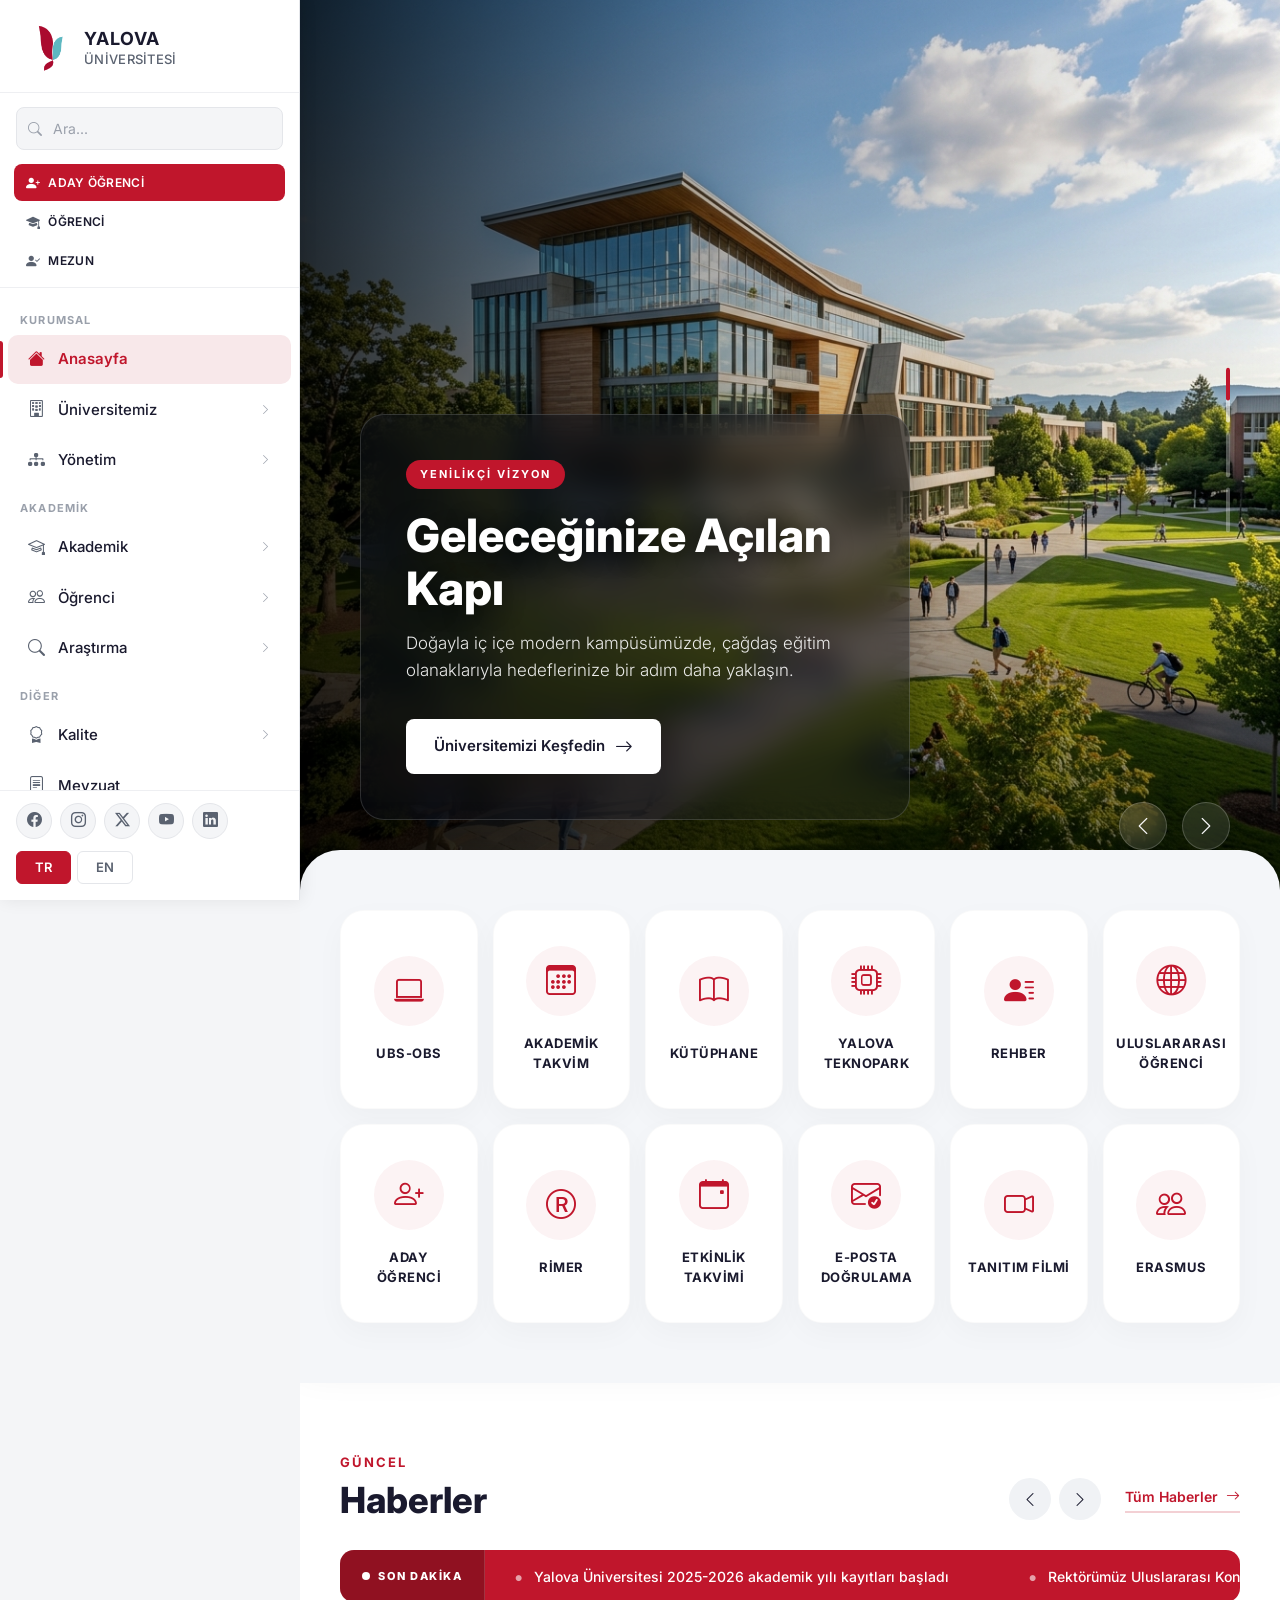
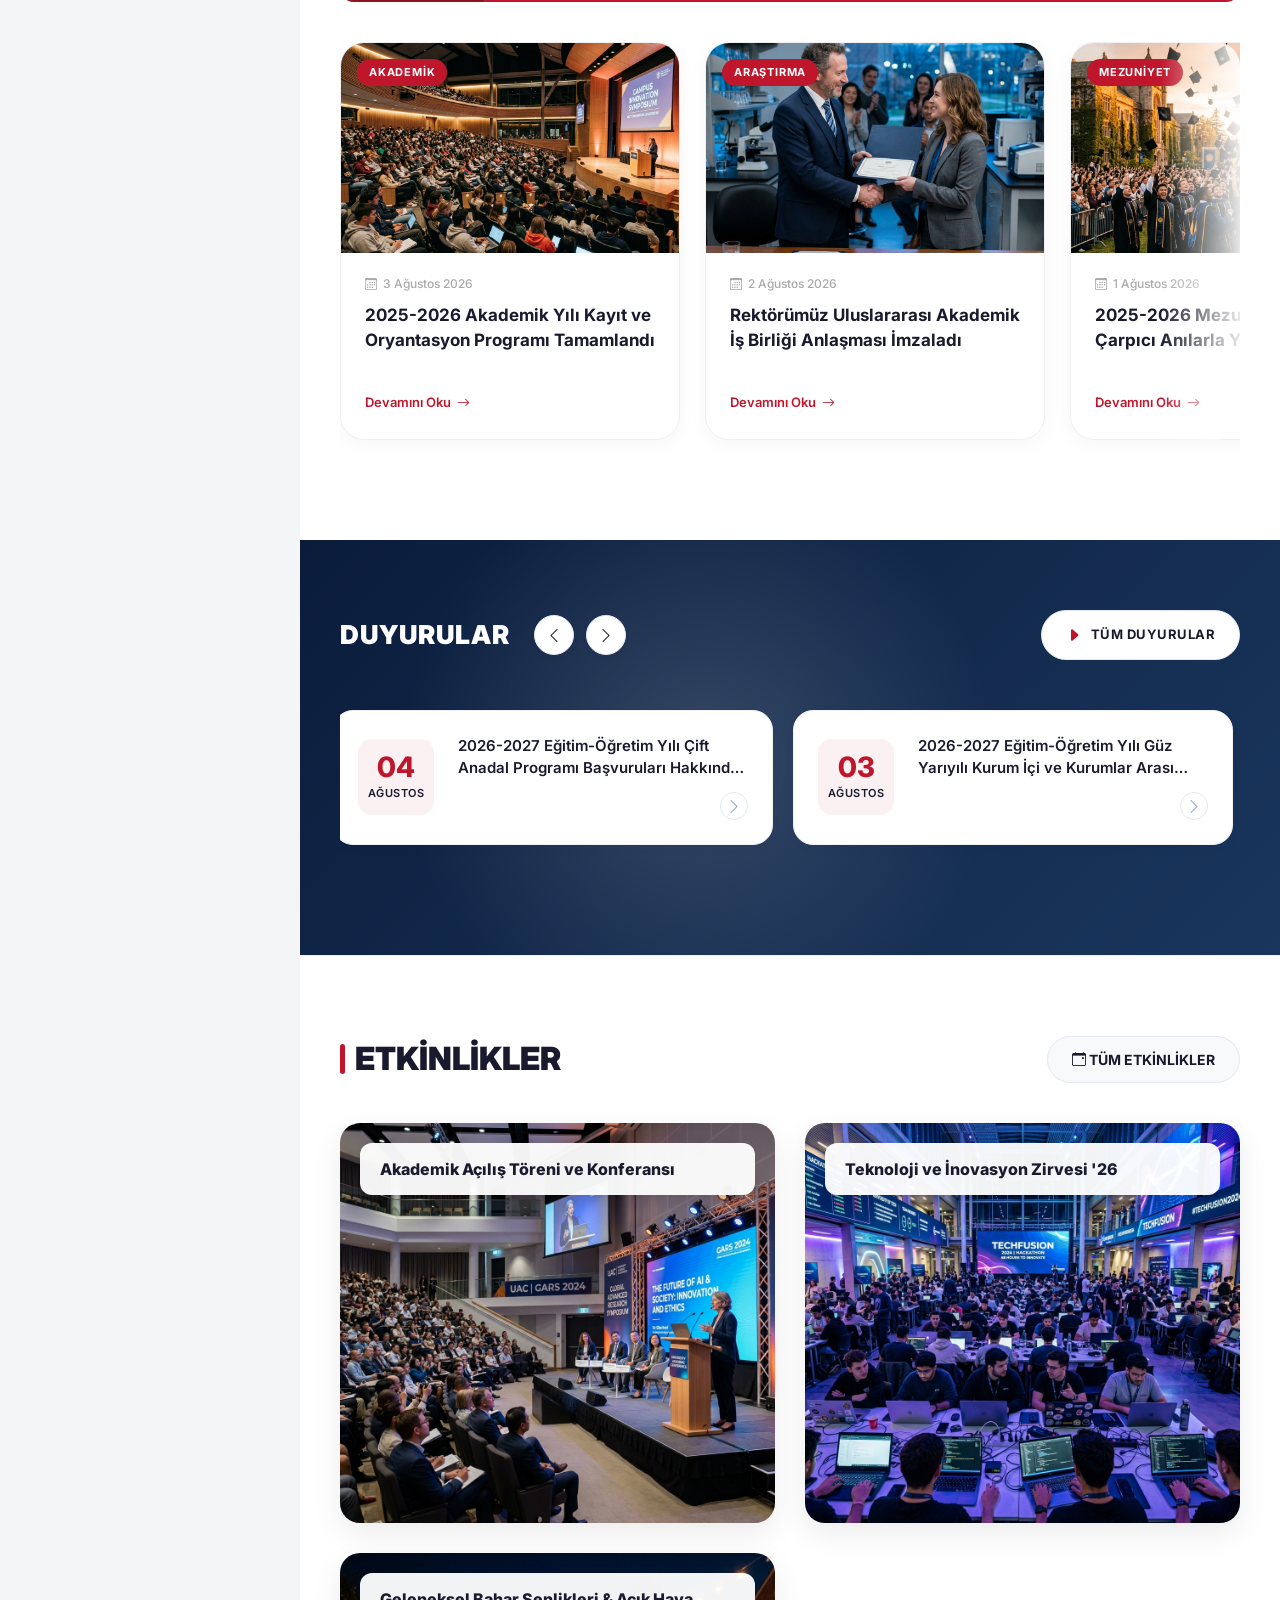
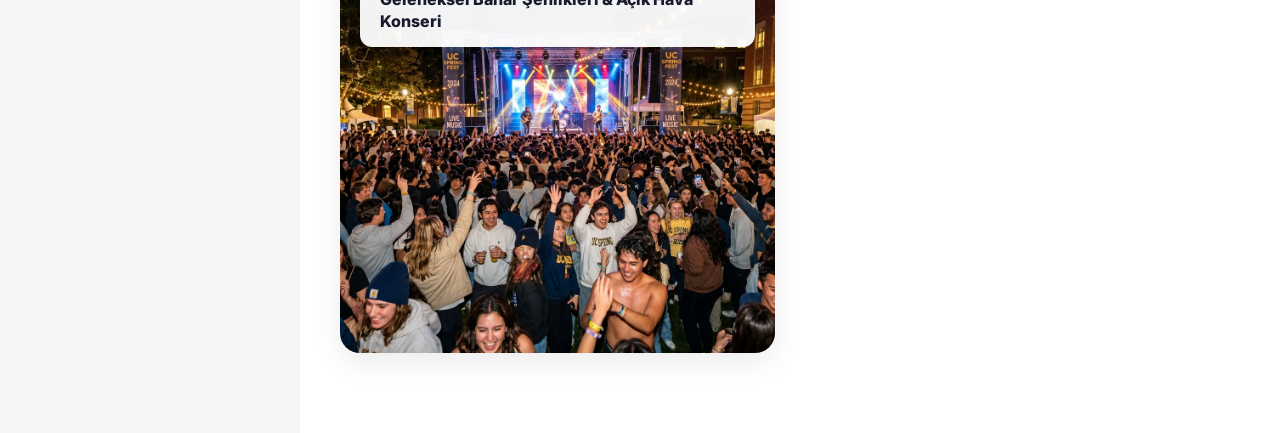
==== commit 9c9e49a7: "Add Events (Etkinlikler) section with hover overlays and animations" ====
--- a/index.html
+++ b/index.html
@@ -15,6 +15,7 @@
     <link rel="stylesheet" href="css/quick-access.css">
     <link rel="stylesheet" href="css/news.css">
     <link rel="stylesheet" href="css/announcements.css?v=5">
+    <link rel="stylesheet" href="css/events.css">
 </head>
 <body>
 
@@ -547,6 +548,69 @@
                 </div>
             </div>
         </section>
+
+        <!-- ETKİNLİKLER -->
+        <section class="events-section">
+            <div class="events-header">
+                <h2 class="events-title">ETKİNLİKLER</h2>
+                <a href="#" class="events-all-btn">
+                    <i class="bi bi-calendar-event"></i> TÜM ETKİNLİKLER
+                </a>
+            </div>
+
+            <div class="events-grid">
+                <!-- Etkinlik 1 -->
+                <div class="event-card">
+                    <img src="images/event1.png" alt="Etkinlik 1" class="event-img">
+                    <div class="event-title-badge">
+                        <h3>Akademik Açılış Töreni ve Konferansı</h3>
+                    </div>
+                    <div class="event-overlay">
+                        <h3 class="event-detail-title">Akademik Açılış Töreni ve Konferansı</h3>
+                        <ul class="event-info-list">
+                            <li><i class="bi bi-calendar3"></i> 15 Ekim 2026, Salı</li>
+                            <li><i class="bi bi-clock"></i> 10:00 - 13:00</li>
+                            <li><i class="bi bi-geo-alt"></i> Yalova Üniversitesi Rektörlük Konferans Salonu</li>
+                        </ul>
+                        <button class="event-action-btn"><i class="bi bi-info-circle"></i> Detaylı Bilgi</button>
+                    </div>
+                </div>
+
+                <!-- Etkinlik 2 -->
+                <div class="event-card">
+                    <img src="images/event2.png" alt="Etkinlik 2" class="event-img">
+                    <div class="event-title-badge">
+                        <h3>Teknoloji ve İnovasyon Zirvesi '26</h3>
+                    </div>
+                    <div class="event-overlay">
+                        <h3 class="event-detail-title">Teknoloji ve İnovasyon Zirvesi '26</h3>
+                        <ul class="event-info-list">
+                            <li><i class="bi bi-calendar3"></i> 20 Ekim 2026, Pazar</li>
+                            <li><i class="bi bi-clock"></i> 09:30 - 17:00</li>
+                            <li><i class="bi bi-geo-alt"></i> Mühendislik Fakültesi Binası</li>
+                        </ul>
+                        <button class="event-action-btn"><i class="bi bi-info-circle"></i> Detaylı Bilgi</button>
+                    </div>
+                </div>
+
+                <!-- Etkinlik 3 -->
+                <div class="event-card">
+                    <img src="images/event3.png" alt="Etkinlik 3" class="event-img">
+                    <div class="event-title-badge">
+                        <h3>Geleneksel Bahar Şenlikleri & Açık Hava Konseri</h3>
+                    </div>
+                    <div class="event-overlay">
+                        <h3 class="event-detail-title">Geleneksel Bahar Şenlikleri & Açık Hava Konseri</h3>
+                        <ul class="event-info-list">
+                            <li><i class="bi bi-calendar3"></i> 25 Mayıs 2027, Çarşamba</li>
+                            <li><i class="bi bi-clock"></i> 16:00 - 23:00</li>
+                            <li><i class="bi bi-geo-alt"></i> Merkez Kampüs Etkinlik Alanı</li>
+                        </ul>
+                        <button class="event-action-btn"><i class="bi bi-info-circle"></i> Detaylı Bilgi</button>
+                    </div>
+                </div>
+            </div>
+        </section>
         
     </main>
 
--- a/css/events.css
+++ b/css/events.css
@@ -0,0 +1,188 @@
+/* =========================================
+   YALOVA ÜNİVERSİTESİ - ETKİNLİKLER CSS
+   ========================================= */
+
+.events-section {
+    background: #fff;
+    padding: 80px 40px;
+    position: relative;
+    border-top: 1px solid #f0f0f0;
+}
+
+.events-header {
+    display: flex;
+    justify-content: space-between;
+    align-items: center;
+    margin-bottom: 40px;
+}
+
+.events-title {
+    font-size: 32px;
+    font-weight: 900;
+    color: var(--clr-text);
+    margin: 0;
+    position: relative;
+    padding-left: 15px;
+}
+.events-title::before {
+    content: '';
+    position: absolute;
+    left: 0; top: 10%; bottom: 10%;
+    width: 5px;
+    background: var(--clr-red);
+    border-radius: 5px;
+}
+
+.events-all-btn {
+    background: #f8f9fa;
+    color: var(--clr-text);
+    padding: 12px 24px;
+    border-radius: 50px;
+    text-decoration: none;
+    font-size: 14px;
+    font-weight: 700;
+    border: 1px solid #e2e8f0;
+    transition: all 0.3s ease;
+}
+.events-all-btn:hover {
+    background: var(--clr-red);
+    color: #fff;
+    border-color: var(--clr-red);
+    transform: translateY(-2px);
+    box-shadow: 0 5px 15px rgba(192,22,44,0.2);
+}
+
+.events-grid {
+    display: grid;
+    grid-template-columns: repeat(auto-fit, minmax(320px, 1fr));
+    gap: 30px;
+}
+
+/* EVENT KARTI (CARD) */
+.event-card {
+    position: relative;
+    border-radius: 20px;
+    overflow: hidden;
+    height: 400px;
+    cursor: pointer;
+    box-shadow: 0 10px 30px rgba(0,0,0,0.08);
+    transition: transform 0.4s ease, box-shadow 0.4s ease;
+}
+
+.event-card:hover {
+    transform: translateY(-8px);
+    box-shadow: 0 20px 40px rgba(0,0,0,0.15);
+}
+
+.event-img {
+    width: 100%;
+    height: 100%;
+    object-fit: cover;
+    transition: transform 0.6s ease;
+}
+
+.event-card:hover .event-img {
+    transform: scale(1.08); /* Hover'da zoom efekti */
+}
+
+/* Ön Planda Görünen Başlık Kutusu */
+.event-title-badge {
+    position: absolute;
+    top: 20px;
+    left: 20px;
+    right: 20px;
+    background: rgba(255,255,255,0.95);
+    padding: 15px 20px;
+    border-radius: 12px;
+    box-shadow: 0 4px 15px rgba(0,0,0,0.1);
+    z-index: 2;
+    transition: opacity 0.3s ease, transform 0.3s ease;
+}
+
+.event-card:hover .event-title-badge {
+    opacity: 0;
+    transform: translateY(-10px);
+}
+
+.event-title-badge h3 {
+    margin: 0;
+    font-size: 16px;
+    font-weight: 800;
+    color: var(--clr-text);
+    line-height: 1.4;
+}
+
+/* Hover İle Çıkan Detay Katmanı (Overlay) */
+.event-overlay {
+    position: absolute;
+    top: 0; left: 0; right: 0; bottom: 0;
+    background: rgba(11, 28, 59, 0.85); /* Lacivert yarı saydam cam efekti */
+    backdrop-filter: blur(6px);
+    display: flex;
+    flex-direction: column;
+    justify-content: center;
+    padding: 30px;
+    opacity: 0;
+    transform: translateY(20px);
+    transition: all 0.4s ease;
+    z-index: 3;
+}
+
+.event-card:hover .event-overlay {
+    opacity: 1;
+    transform: translateY(0);
+}
+
+.event-detail-title {
+    color: #fff;
+    font-size: 22px;
+    font-weight: 800;
+    margin-bottom: 25px;
+    line-height: 1.3;
+}
+
+.event-info-list {
+    list-style: none;
+    padding: 0;
+    margin: 0 0 25px 0;
+    display: flex;
+    flex-direction: column;
+    gap: 15px;
+}
+
+.event-info-list li {
+    display: flex;
+    align-items: center;
+    gap: 12px;
+    color: rgba(255,255,255,0.95);
+    font-size: 14px;
+    font-weight: 500;
+}
+
+.event-info-list li i {
+    color: #35b5ff; /* Orijinal logodaki turkuaz rengini detay ikonlarında kullandık */
+    font-size: 20px;
+    width: 24px;
+    text-align: center;
+}
+
+.event-action-btn {
+    align-self: flex-start;
+    background: var(--clr-red);
+    color: #fff;
+    border: none;
+    padding: 12px 28px;
+    border-radius: 50px;
+    font-size: 14px;
+    font-weight: 700;
+    display: flex;
+    align-items: center;
+    gap: 8px;
+    cursor: pointer;
+    transition: background 0.3s ease, transform 0.2s ease;
+}
+
+.event-action-btn:hover {
+    background: #a01022;
+    transform: scale(1.05);
+}
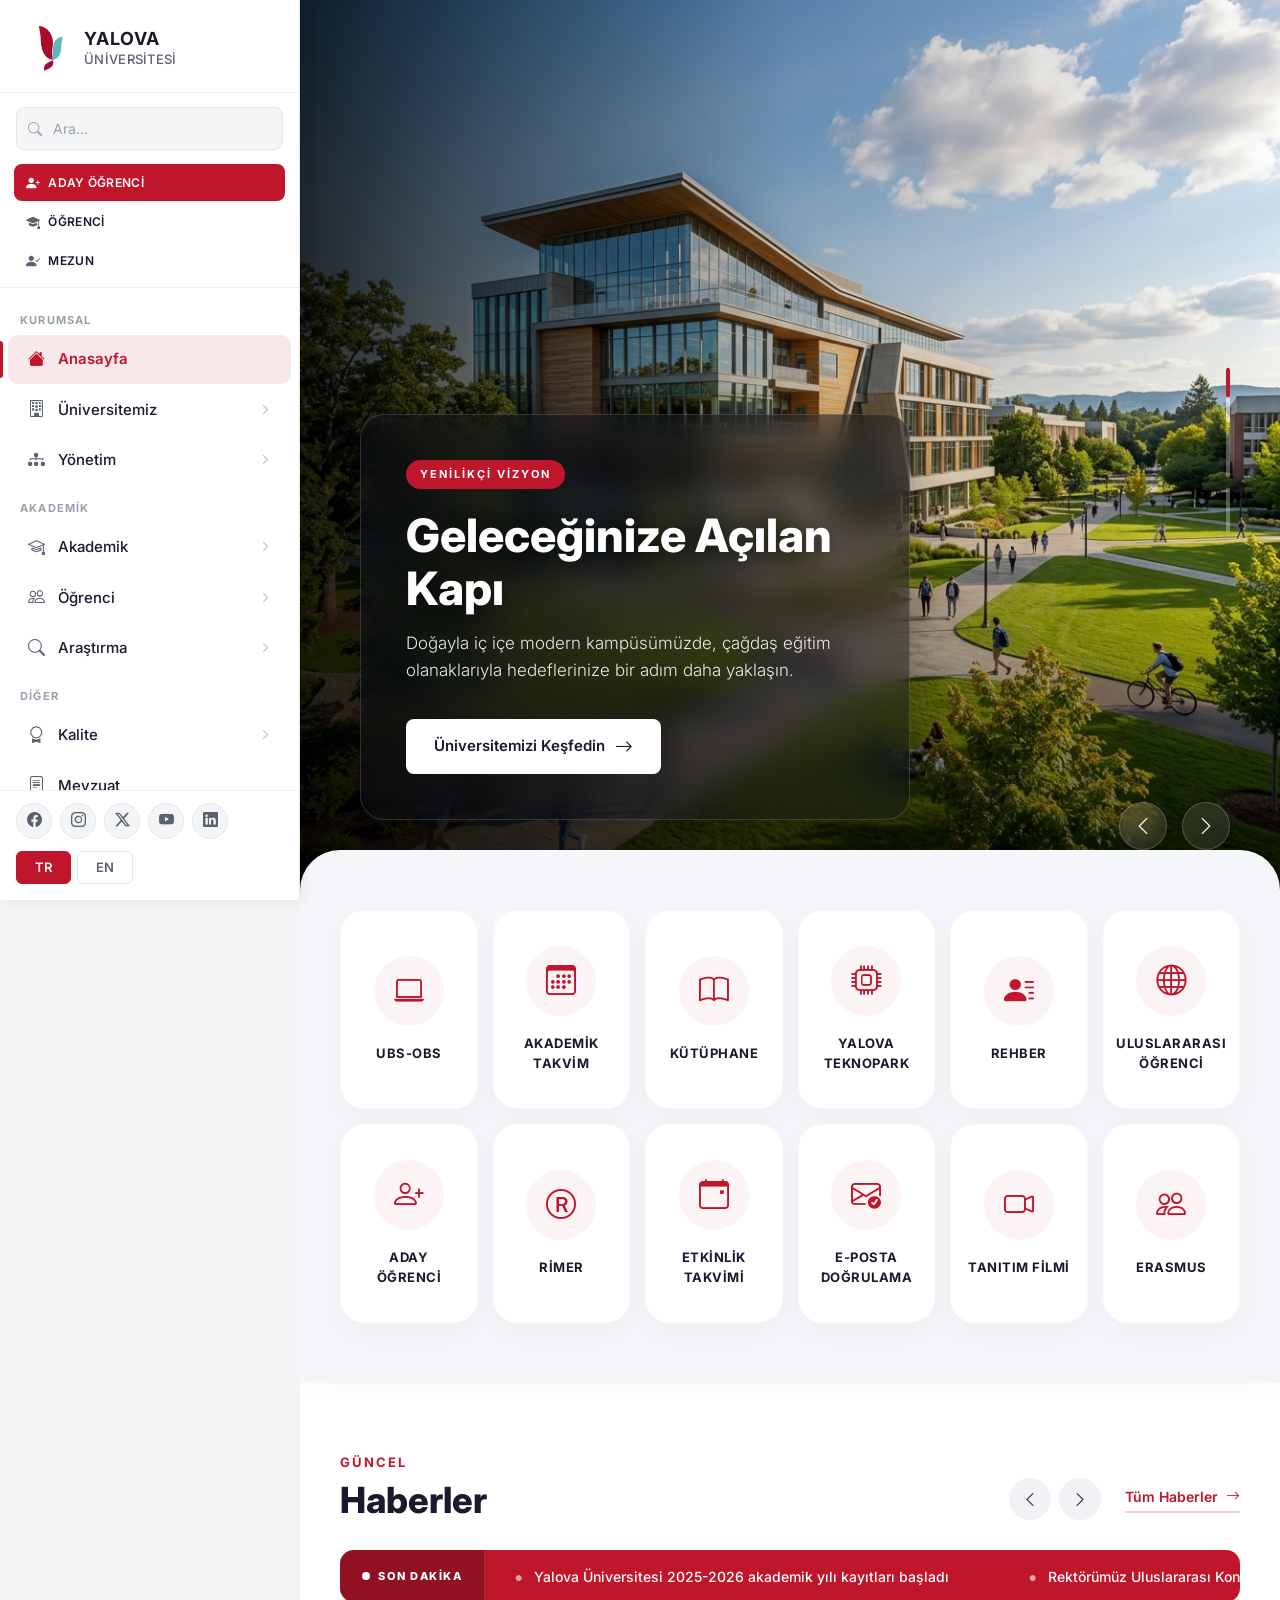
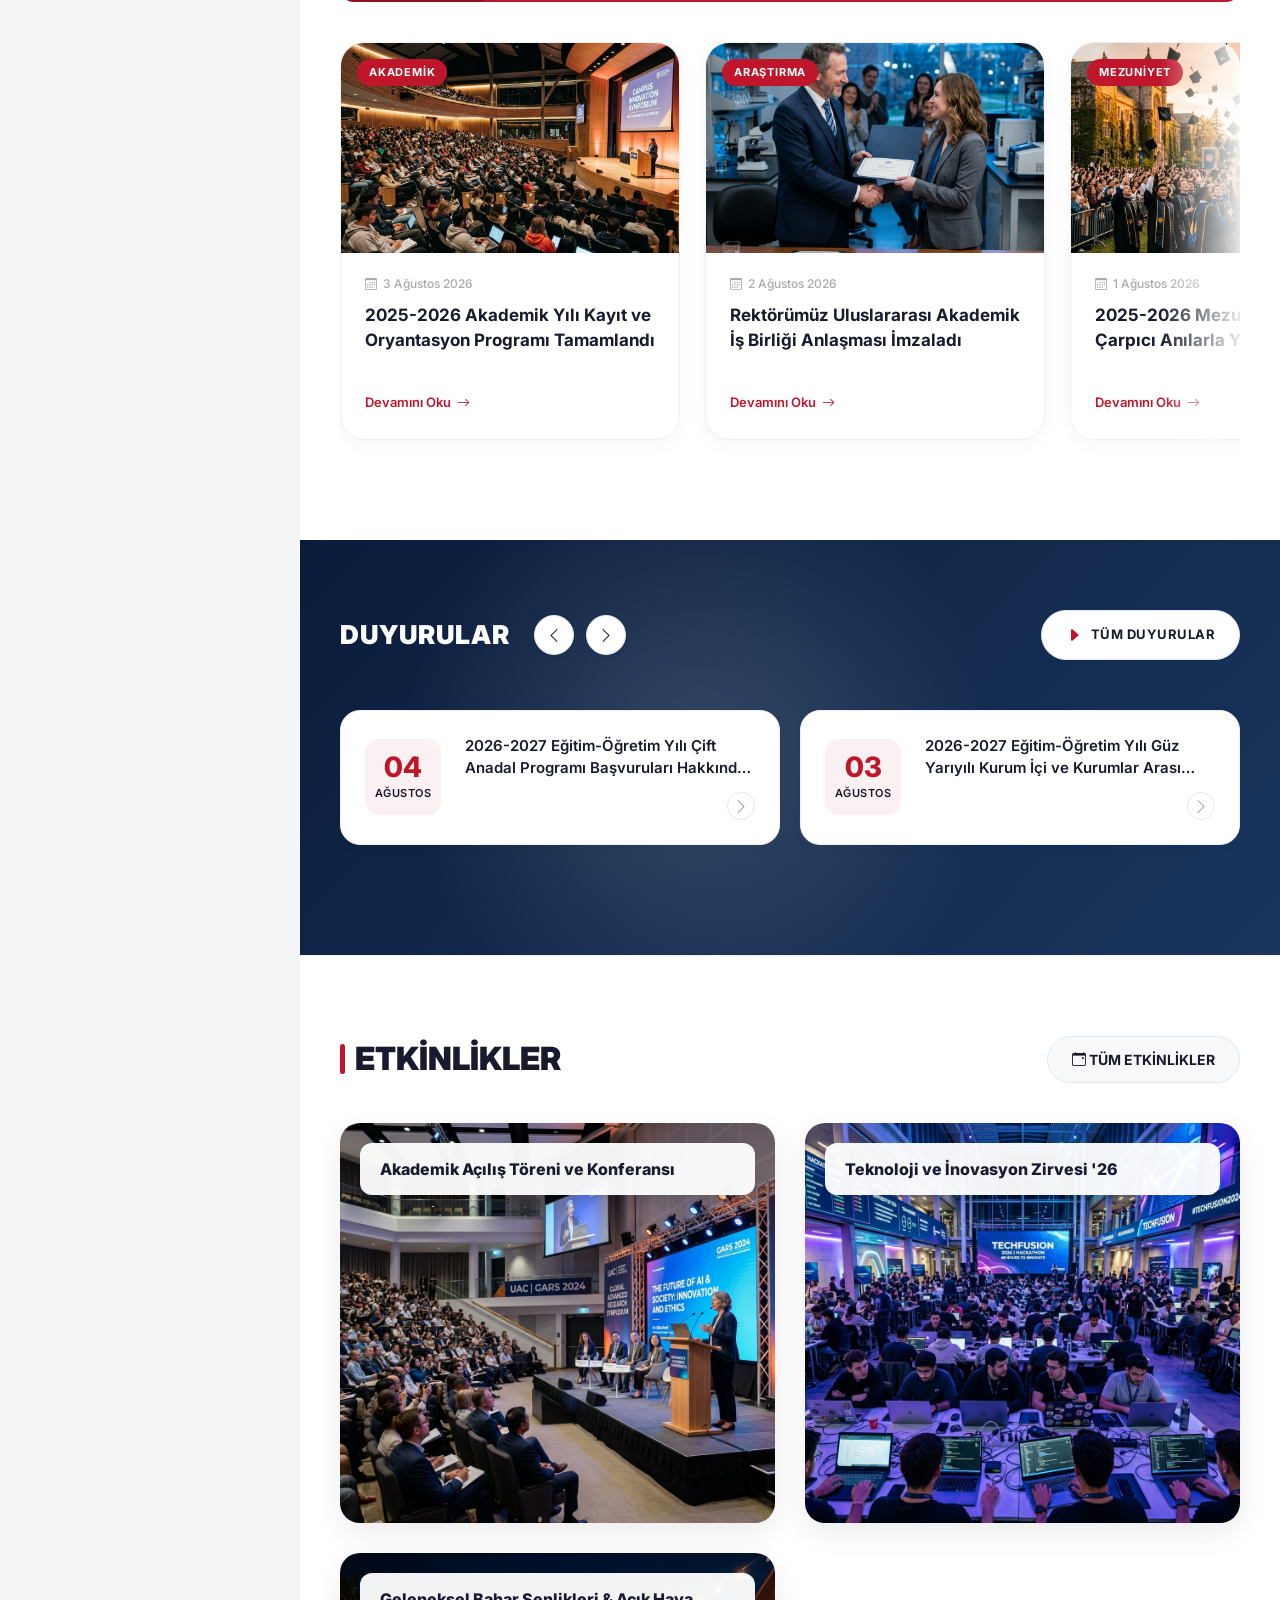
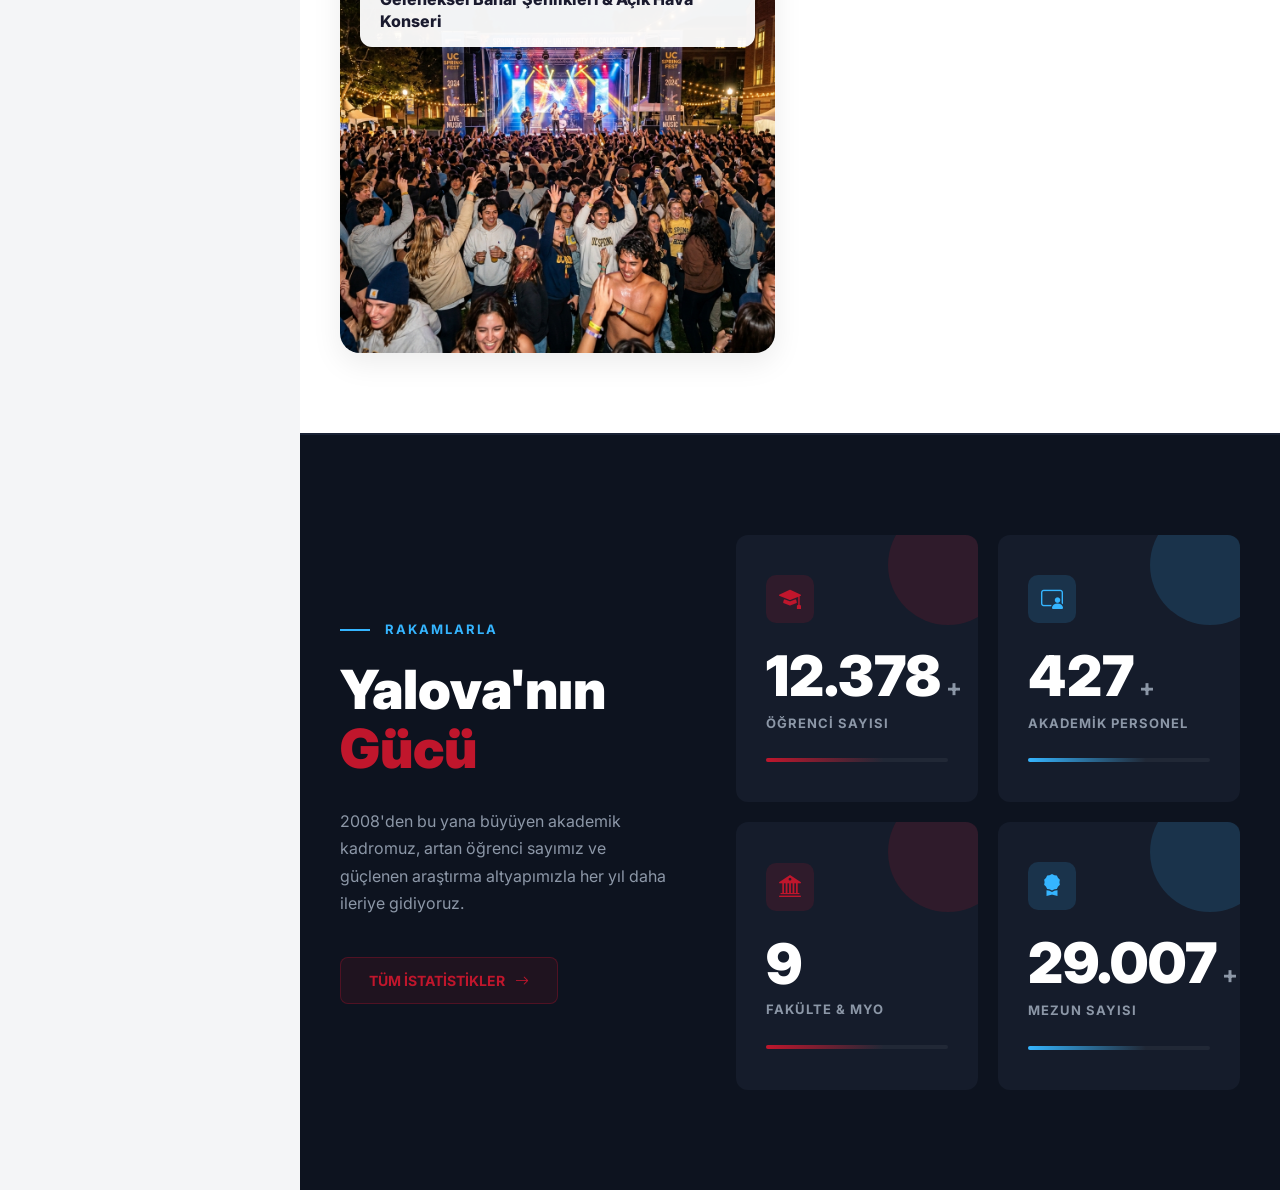
==== commit b0cd0c61: "Add Rakamlarla Yalova (Stats) section with counting animation" ====
--- a/index.html
+++ b/index.html
@@ -16,6 +16,7 @@
     <link rel="stylesheet" href="css/news.css">
     <link rel="stylesheet" href="css/announcements.css?v=5">
     <link rel="stylesheet" href="css/events.css">
+    <link rel="stylesheet" href="css/stats.css">
 </head>
 <body>
 
@@ -611,6 +612,72 @@
                 </div>
             </div>
         </section>
+
+        <!-- RAKAMLARLA YALOVA -->
+        <section class="stats-section">
+            <div class="stats-container">
+                
+                <!-- Sol Kısım -->
+                <div class="stats-left">
+                    <div class="stats-subtitle">RAKAMLARLA</div>
+                    <h2 class="stats-title">Yalova'nın <span>Gücü</span></h2>
+                    <p class="stats-desc">2008'den bu yana büyüyen akademik kadromuz, artan öğrenci sayımız ve güçlenen araştırma altyapımızla her yıl daha ileriye gidiyoruz.</p>
+                    <a href="#" class="stats-btn">TÜM İSTATİSTİKLER <i class="bi bi-arrow-right"></i></a>
+                </div>
+
+                <!-- Sağ Kısım (Kartlar) -->
+                <div class="stats-right">
+                    
+                    <!-- Kart 1 (Kırmızı) -->
+                    <div class="stat-card red-theme">
+                        <div class="stat-deco"></div>
+                        <div class="stat-icon"><i class="bi bi-mortarboard-fill"></i></div>
+                        <div class="stat-number-wrapper">
+                            <span class="stat-number counter" data-target="18500">0</span>
+                            <span class="stat-plus">+</span>
+                        </div>
+                        <div class="stat-label">ÖĞRENCİ SAYISI</div>
+                        <div class="stat-line"><div class="stat-line-fill"></div></div>
+                    </div>
+
+                    <!-- Kart 2 (Turkuaz) -->
+                    <div class="stat-card blue-theme">
+                        <div class="stat-deco"></div>
+                        <div class="stat-icon"><i class="bi bi-person-video3"></i></div>
+                        <div class="stat-number-wrapper">
+                            <span class="stat-number counter" data-target="650">0</span>
+                            <span class="stat-plus">+</span>
+                        </div>
+                        <div class="stat-label">AKADEMİK PERSONEL</div>
+                        <div class="stat-line"><div class="stat-line-fill"></div></div>
+                    </div>
+
+                    <!-- Kart 3 (Kırmızı) -->
+                    <div class="stat-card red-theme">
+                        <div class="stat-deco"></div>
+                        <div class="stat-icon"><i class="bi bi-bank2"></i></div>
+                        <div class="stat-number-wrapper">
+                            <span class="stat-number counter" data-target="14">0</span>
+                        </div>
+                        <div class="stat-label">FAKÜLTE & MYO</div>
+                        <div class="stat-line"><div class="stat-line-fill"></div></div>
+                    </div>
+
+                    <!-- Kart 4 (Turkuaz) -->
+                    <div class="stat-card blue-theme">
+                        <div class="stat-deco"></div>
+                        <div class="stat-icon"><i class="bi bi-award-fill"></i></div>
+                        <div class="stat-number-wrapper">
+                            <span class="stat-number counter" data-target="45000">0</span>
+                            <span class="stat-plus">+</span>
+                        </div>
+                        <div class="stat-label">MEZUN SAYISI</div>
+                        <div class="stat-line"><div class="stat-line-fill"></div></div>
+                    </div>
+
+                </div>
+            </div>
+        </section>
         
     </main>
 
@@ -658,6 +725,51 @@
                 annTrack.addEventListener('mouseleave', startAnnAutoScroll);
             }
         });
+
+        // İstatistik Rakam Sayacı (Counter Animation)
+        document.addEventListener('DOMContentLoaded', () => {
+            const counters = document.querySelectorAll('.counter');
+            
+            const animateCounters = (entries, observer) => {
+                entries.forEach(entry => {
+                    if (entry.isIntersecting) {
+                        const targetElement = entry.target;
+                        const targetValue = +targetElement.getAttribute('data-target');
+                        const duration = 2000; // 2 saniye
+                        const frameRate = 1000 / 60; // 60 fps
+                        const totalFrames = Math.round(duration / frameRate);
+                        let currentFrame = 0;
+                        
+                        const counterInterval = setInterval(() => {
+                            currentFrame++;
+                            const progress = currentFrame / totalFrames;
+                            // Easing out cubic
+                            const easeOutProgress = 1 - Math.pow(1 - progress, 3);
+                            const currentValue = Math.round(targetValue * easeOutProgress);
+                            
+                            // Sayıyı formatla (örn: 18500 -> 18.500)
+                            targetElement.innerText = currentValue.toLocaleString('tr-TR');
+                            
+                            if (currentFrame >= totalFrames) {
+                                clearInterval(counterInterval);
+                                targetElement.innerText = targetValue.toLocaleString('tr-TR');
+                            }
+                        }, frameRate);
+                        
+                        // Animasyon bittikten sonra izlemeyi bırak
+                        observer.unobserve(targetElement);
+                    }
+                });
+            };
+
+            const observer = new IntersectionObserver(animateCounters, {
+                threshold: 0.5 // Ekranda %50'si göründüğünde başla
+            });
+
+            counters.forEach(counter => {
+                observer.observe(counter);
+            });
+        });
     </script>
 </body>
 </html>
--- a/css/stats.css
+++ b/css/stats.css
@@ -0,0 +1,248 @@
+/* =========================================
+   YALOVA ÜNİVERSİTESİ - RAKAMLARLA YALOVA CSS
+   ========================================= */
+
+.stats-section {
+    background: #0d131f; /* Koyu lacivert/siyah zemin */
+    padding: 100px 40px;
+    position: relative;
+    overflow: hidden;
+    color: #fff;
+    font-family: 'Inter', sans-serif;
+    border-top: 2px solid #1a2235;
+}
+
+/* Arka plan filigranı (2008) */
+.stats-watermark {
+    position: absolute;
+    top: 50%;
+    left: 20%;
+    transform: translate(-50%, -50%);
+    font-size: 35vw;
+    font-weight: 900;
+    color: rgba(255, 255, 255, 0.02);
+    pointer-events: none;
+    z-index: 0;
+    line-height: 1;
+    user-select: none;
+}
+
+.stats-container {
+    max-width: 1300px;
+    margin: 0 auto;
+    position: relative;
+    z-index: 1;
+    display: flex;
+    align-items: center;
+    gap: 60px;
+}
+
+/* Sol Taraf: Başlık ve Metin */
+.stats-left {
+    flex: 1;
+    max-width: 450px;
+}
+
+.stats-subtitle {
+    display: flex;
+    align-items: center;
+    gap: 15px;
+    font-size: 13px;
+    font-weight: 700;
+    letter-spacing: 2px;
+    color: #35b5ff; /* Yalova Turkuazı */
+    text-transform: uppercase;
+    margin-bottom: 20px;
+}
+
+.stats-subtitle::before {
+    content: '';
+    display: block;
+    width: 30px;
+    height: 2px;
+    background: #35b5ff;
+}
+
+.stats-title {
+    font-size: 54px;
+    font-weight: 900;
+    line-height: 1.1;
+    margin: 0 0 30px 0;
+    color: #fff;
+}
+
+.stats-title span {
+    color: var(--clr-red); /* Yalova Kırmızısı */
+    display: block;
+}
+
+.stats-desc {
+    color: #8c97a7;
+    font-size: 16px;
+    line-height: 1.7;
+    margin-bottom: 40px;
+}
+
+.stats-btn {
+    display: inline-flex;
+    align-items: center;
+    gap: 10px;
+    background: rgba(192, 22, 44, 0.1);
+    border: 1px solid rgba(192, 22, 44, 0.3);
+    color: var(--clr-red);
+    padding: 12px 28px;
+    border-radius: 8px;
+    font-weight: 700;
+    font-size: 14px;
+    text-decoration: none;
+    transition: all 0.3s ease;
+}
+
+.stats-btn:hover {
+    background: rgba(192, 22, 44, 0.25);
+    border-color: rgba(192, 22, 44, 0.6);
+    transform: translateY(-2px);
+    color: var(--clr-red);
+}
+
+/* Sağ Taraf: Kartlar (Grid) */
+.stats-right {
+    flex: 1.5;
+    display: grid;
+    grid-template-columns: repeat(2, 1fr);
+    gap: 20px;
+}
+
+.stat-card {
+    background: #151c2b; /* Zeminden bir tık daha açık kart rengi */
+    border-radius: 12px;
+    padding: 40px 30px;
+    position: relative;
+    overflow: hidden;
+    display: flex;
+    flex-direction: column;
+    justify-content: center;
+    transition: transform 0.3s ease, background 0.3s ease;
+}
+
+.stat-card:hover {
+    transform: translateY(-5px);
+    background: #1a2235;
+}
+
+/* Köşe Dekorasyonu */
+.stat-deco {
+    position: absolute;
+    top: -30px;
+    right: -30px;
+    width: 120px;
+    height: 120px;
+    border-radius: 50%;
+    opacity: 0.15;
+}
+.stat-card.red-theme .stat-deco {
+    background: var(--clr-red);
+}
+.stat-card.blue-theme .stat-deco {
+    background: #35b5ff;
+}
+
+/* İkon Kutusu */
+.stat-icon {
+    width: 48px;
+    height: 48px;
+    border-radius: 10px;
+    display: flex;
+    align-items: center;
+    justify-content: center;
+    font-size: 22px;
+    margin-bottom: 25px;
+}
+.stat-card.red-theme .stat-icon {
+    background: rgba(192, 22, 44, 0.15);
+    color: var(--clr-red);
+}
+.stat-card.blue-theme .stat-icon {
+    background: rgba(53, 181, 255, 0.15);
+    color: #35b5ff;
+}
+
+/* Rakam ve Etiket */
+.stat-number-wrapper {
+    display: flex;
+    align-items: baseline;
+    gap: 5px;
+    margin-bottom: 8px;
+}
+
+.stat-number {
+    font-size: 56px;
+    font-weight: 900;
+    color: #fff;
+    line-height: 1;
+}
+
+.stat-plus {
+    font-size: 24px;
+    font-weight: 700;
+    color: #8c97a7;
+}
+
+.stat-label {
+    font-size: 13px;
+    font-weight: 700;
+    color: #8c97a7;
+    letter-spacing: 1px;
+    text-transform: uppercase;
+    margin-bottom: 25px;
+}
+
+/* Alt Çizgi */
+.stat-line {
+    width: 100%;
+    height: 4px;
+    background: rgba(255, 255, 255, 0.05);
+    border-radius: 4px;
+    position: relative;
+}
+
+.stat-line-fill {
+    position: absolute;
+    top: 0; left: 0; bottom: 0;
+    width: 65%;
+    border-radius: 4px;
+}
+.stat-card.red-theme .stat-line-fill {
+    background: linear-gradient(90deg, var(--clr-red), transparent);
+}
+.stat-card.blue-theme .stat-line-fill {
+    background: linear-gradient(90deg, #35b5ff, transparent);
+}
+
+/* Mobil Uyumluluk */
+@media (max-width: 1100px) {
+    .stats-container {
+        flex-direction: column;
+    }
+    .stats-left {
+        max-width: 100%;
+        text-align: center;
+        margin-bottom: 30px;
+    }
+    .stats-subtitle {
+        justify-content: center;
+    }
+    .stats-subtitle::before {
+        display: none;
+    }
+}
+@media (max-width: 768px) {
+    .stats-right {
+        grid-template-columns: 1fr;
+    }
+    .stats-watermark {
+        font-size: 50vw;
+        top: 20%;
+        left: 50%;
+    }
+}
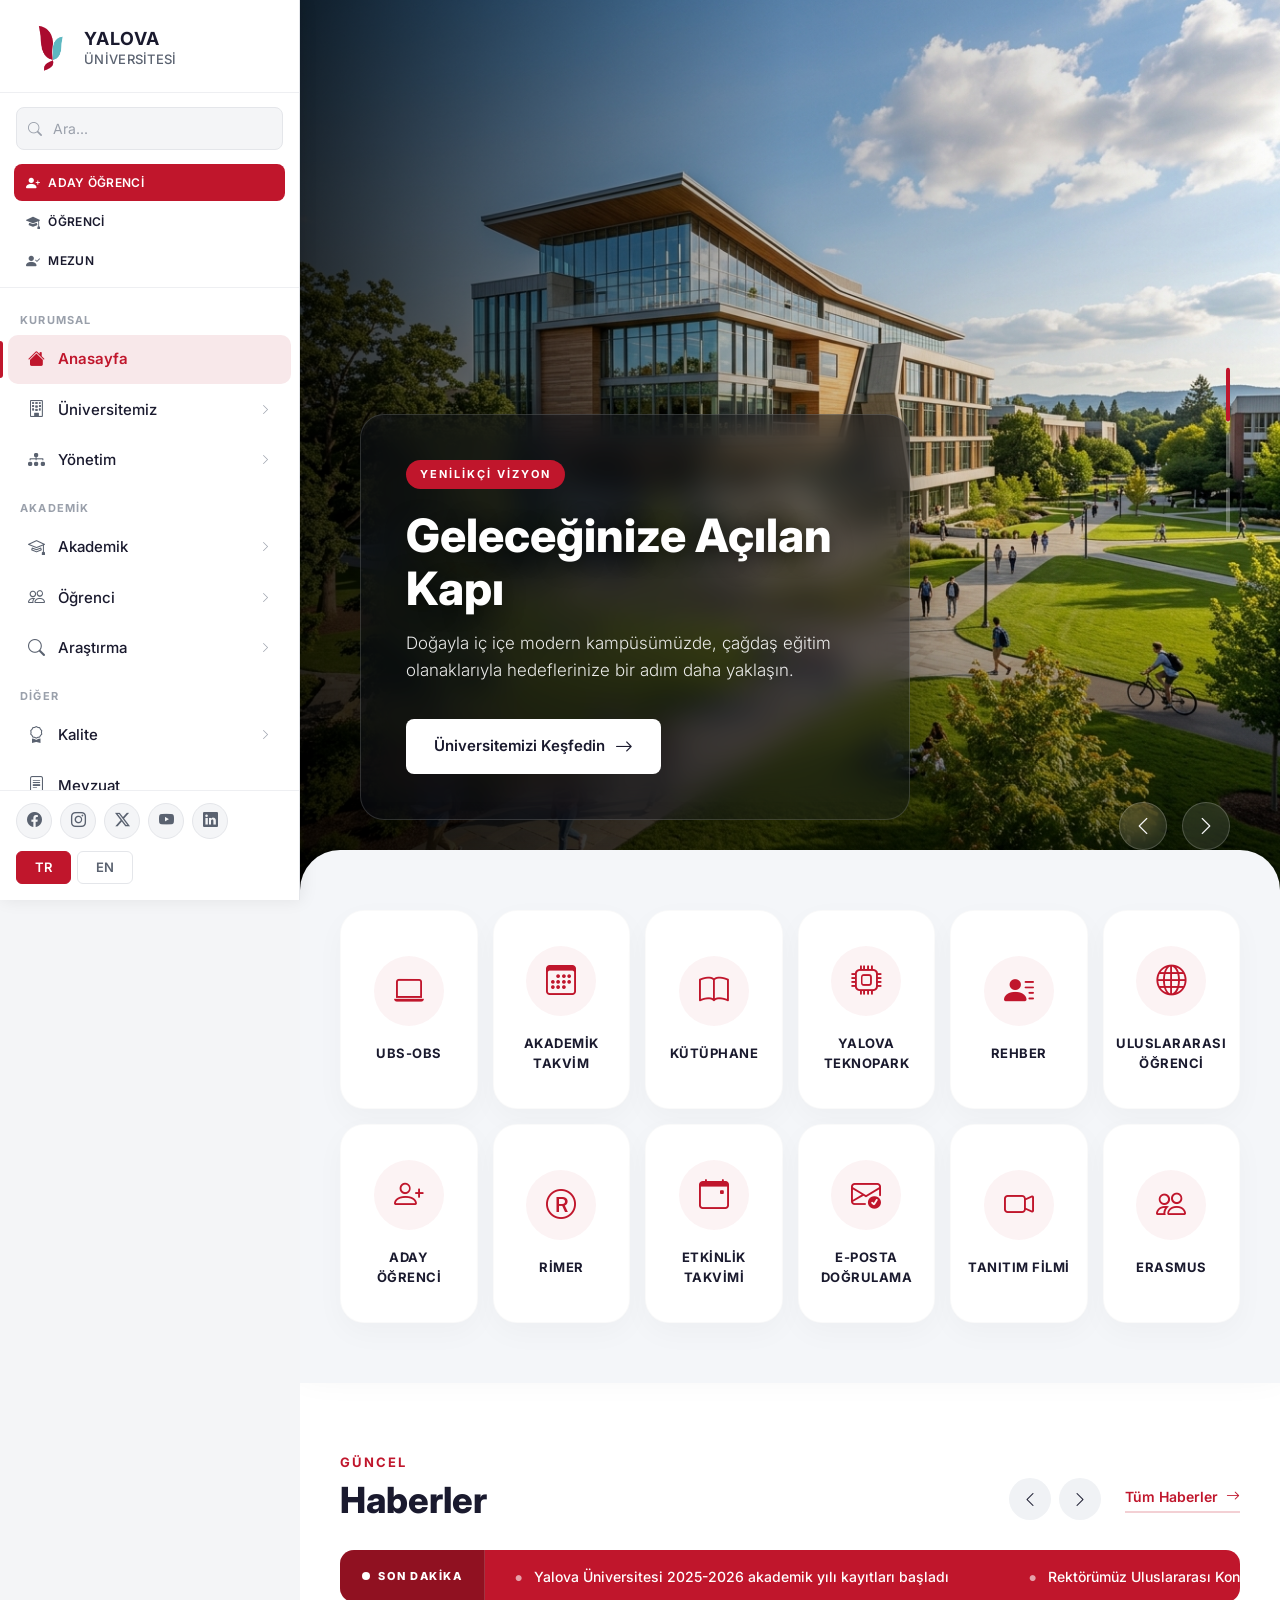
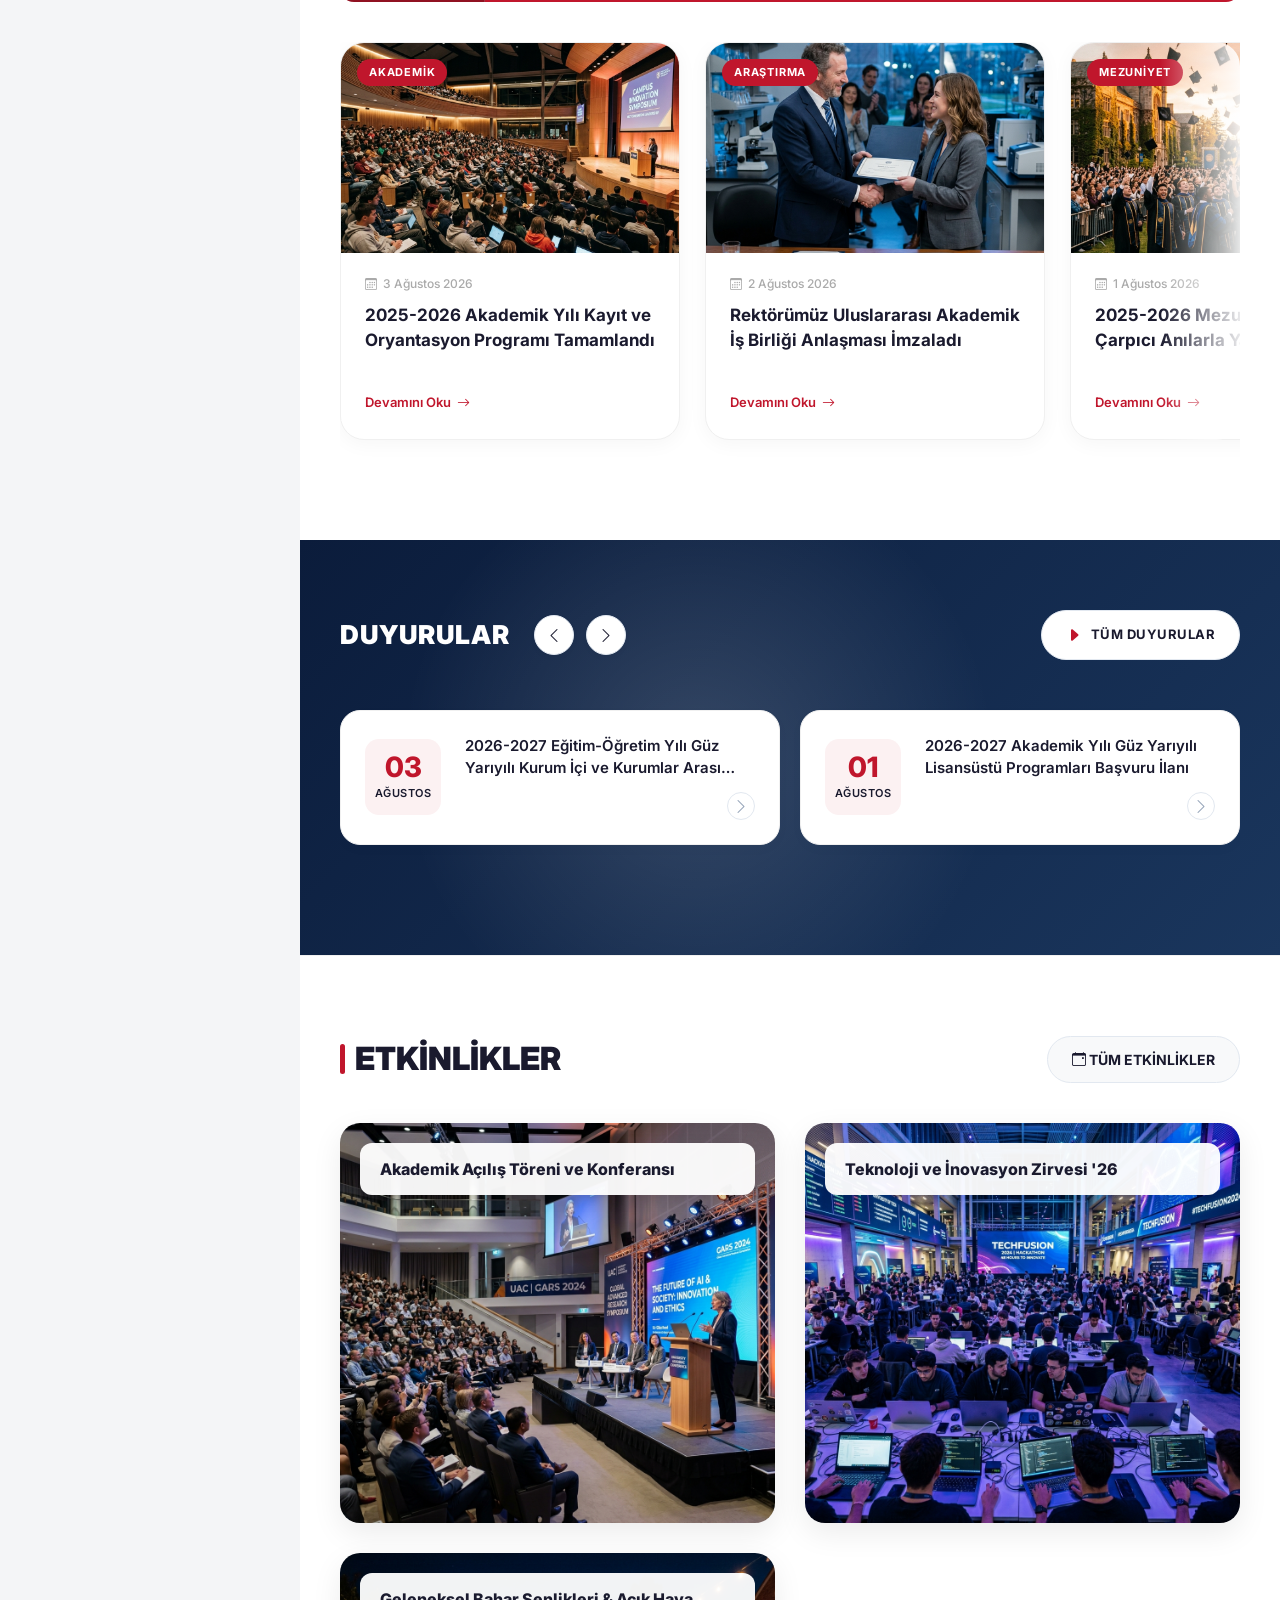
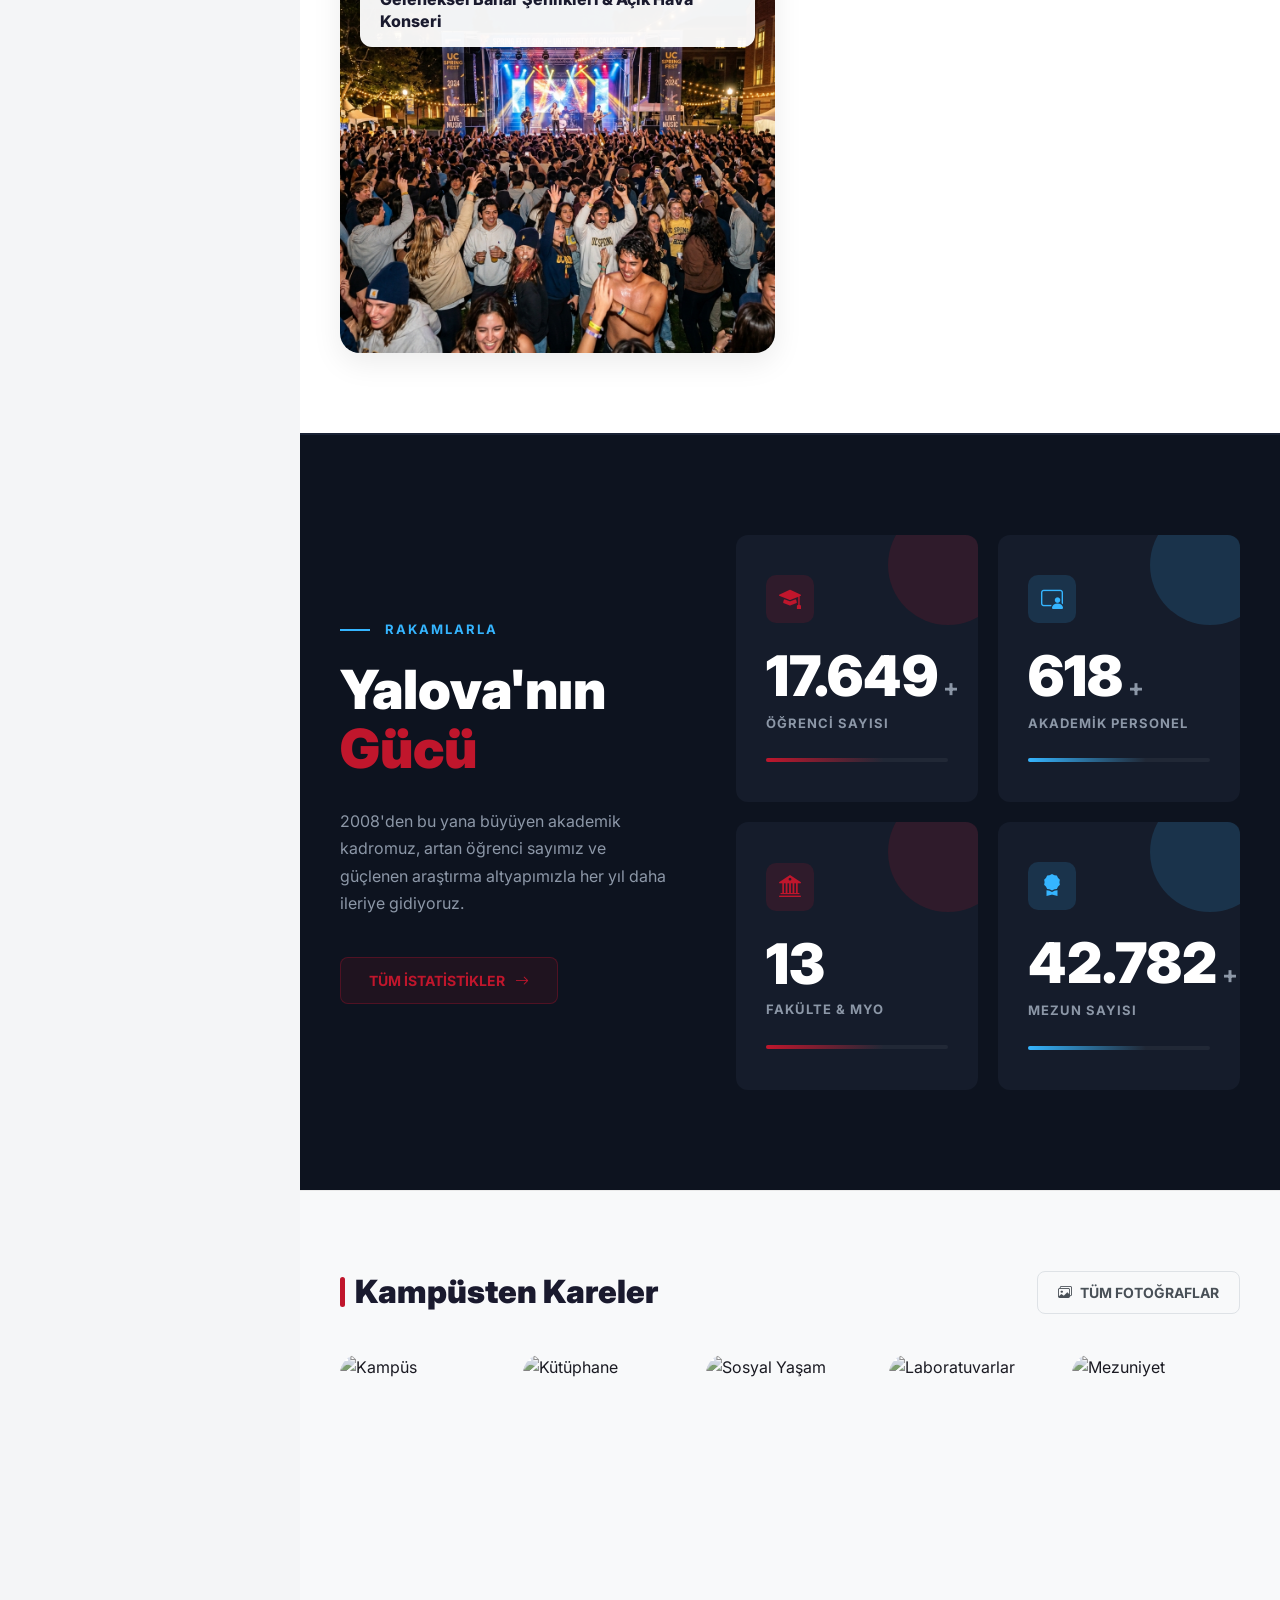
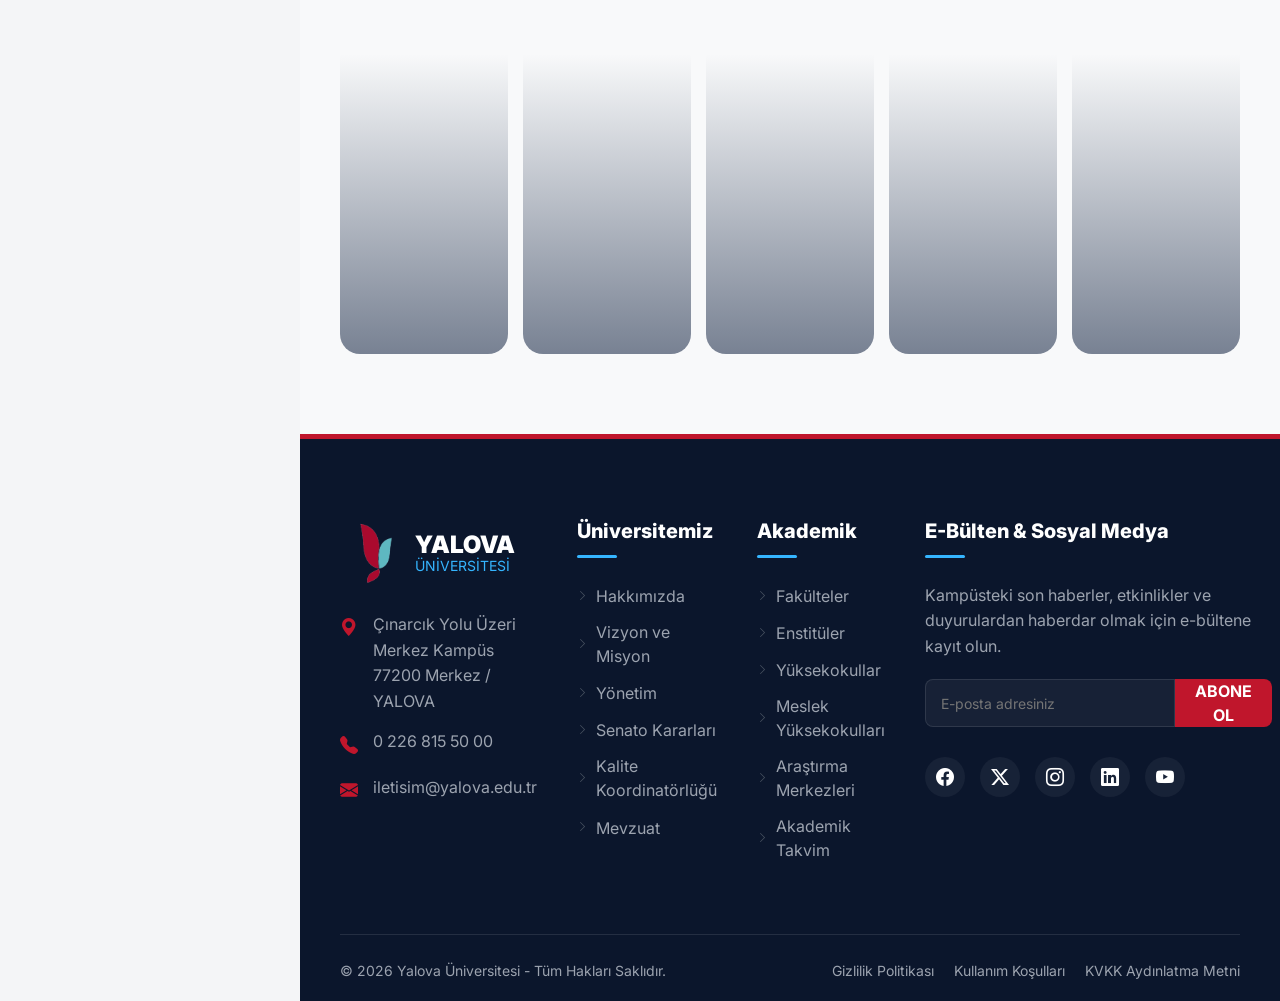
==== commit d16a2c66: "Add Mega Footer and Gallery page assets" ====
--- a/index.html
+++ b/index.html
@@ -17,6 +17,8 @@
     <link rel="stylesheet" href="css/announcements.css?v=5">
     <link rel="stylesheet" href="css/events.css">
     <link rel="stylesheet" href="css/stats.css">
+    <link rel="stylesheet" href="css/gallery.css">
+    <link rel="stylesheet" href="css/footer.css">
 </head>
 <body>
 
@@ -678,6 +680,141 @@
                 </div>
             </div>
         </section>
+
+        <!-- KAMPÜSTEN KARELER -->
+        <section class="gallery-section">
+            <div class="gallery-header">
+                <h2 class="gallery-title">Kampüsten Kareler</h2>
+                <a href="galeri.html" class="gallery-all-btn">
+                    <i class="bi bi-images"></i> TÜM FOTOĞRAFLAR
+                </a>
+            </div>
+            <div class="gallery-accordion">
+                <!-- Foto 1 -->
+                <div class="gallery-item">
+                    <img src="images/galeri1.jpg" alt="Kampüs">
+                    <div class="gallery-content">
+                        <h3 class="gallery-item-title">Merkez Kampüs</h3>
+                        <p class="gallery-item-desc">DOĞA İLE İÇ İÇE</p>
+                    </div>
+                </div>
+                <!-- Foto 2 -->
+                <div class="gallery-item">
+                    <img src="images/galeri2.jpg" alt="Kütüphane">
+                    <div class="gallery-content">
+                        <h3 class="gallery-item-title">Merkez Kütüphane</h3>
+                        <p class="gallery-item-desc">7/24 BİLGİYE ERİŞİM</p>
+                    </div>
+                </div>
+                <!-- Foto 3 -->
+                <div class="gallery-item">
+                    <img src="images/galeri3.jpg" alt="Sosyal Yaşam">
+                    <div class="gallery-content">
+                        <h3 class="gallery-item-title">Sosyal Yaşam</h3>
+                        <p class="gallery-item-desc">CANLI VE DİNAMİK BİR ORTAM</p>
+                    </div>
+                </div>
+                <!-- Foto 4 -->
+                <div class="gallery-item">
+                    <img src="images/galeri4.jpg" alt="Laboratuvarlar">
+                    <div class="gallery-content">
+                        <h3 class="gallery-item-title">Modern Altyapı</h3>
+                        <p class="gallery-item-desc">GELECEĞİN TEKNOLOJİSİ</p>
+                    </div>
+                </div>
+                <!-- Foto 5 -->
+                <div class="gallery-item">
+                    <img src="images/galeri5.jpg" alt="Mezuniyet">
+                    <div class="gallery-content">
+                        <h3 class="gallery-item-title">Mezuniyet Sevinci</h3>
+                        <p class="gallery-item-desc">GELECEĞE İLK ADIM</p>
+                    </div>
+                </div>
+            </div>
+        </section>
+
+        <footer class="site-footer">
+            <div class="footer-container">
+                <!-- Sütun 1: İletişim -->
+                <div class="footer-col">
+                    <a href="#" class="footer-logo">
+                        <img src="yeni_logo_transparent.png" alt="Yalova Logo" class="footer-logo-img">
+                        <div class="footer-logo-text">YALOVA<span>ÜNİVERSİTESİ</span></div>
+                    </a>
+                    <ul class="footer-contact-list">
+                        <li>
+                            <i class="bi bi-geo-alt-fill"></i>
+                            <span>Çınarcık Yolu Üzeri Merkez Kampüs<br>77200 Merkez / YALOVA</span>
+                        </li>
+                        <li>
+                            <i class="bi bi-telephone-fill"></i>
+                            <span>0 226 815 50 00</span>
+                        </li>
+                        <li>
+                            <i class="bi bi-envelope-fill"></i>
+                            <span>iletisim@yalova.edu.tr</span>
+                        </li>
+                    </ul>
+                </div>
+
+                <!-- Sütun 2: Üniversitemiz -->
+                <div class="footer-col">
+                    <h3 class="footer-heading">Üniversitemiz</h3>
+                    <ul class="footer-links">
+                        <li><a href="#">Hakkımızda</a></li>
+                        <li><a href="#">Vizyon ve Misyon</a></li>
+                        <li><a href="#">Yönetim</a></li>
+                        <li><a href="#">Senato Kararları</a></li>
+                        <li><a href="#">Kalite Koordinatörlüğü</a></li>
+                        <li><a href="#">Mevzuat</a></li>
+                    </ul>
+                </div>
+
+                <!-- Sütun 3: Akademik -->
+                <div class="footer-col">
+                    <h3 class="footer-heading">Akademik</h3>
+                    <ul class="footer-links">
+                        <li><a href="#">Fakülteler</a></li>
+                        <li><a href="#">Enstitüler</a></li>
+                        <li><a href="#">Yüksekokullar</a></li>
+                        <li><a href="#">Meslek Yüksekokulları</a></li>
+                        <li><a href="#">Araştırma Merkezleri</a></li>
+                        <li><a href="#">Akademik Takvim</a></li>
+                    </ul>
+                </div>
+
+                <!-- Sütun 4: Bülten & Sosyal Medya -->
+                <div class="footer-col">
+                    <h3 class="footer-heading">E-Bülten & Sosyal Medya</h3>
+                    <div class="footer-newsletter">
+                        <p>Kampüsteki son haberler, etkinlikler ve duyurulardan haberdar olmak için e-bültene kayıt olun.</p>
+                        <form class="newsletter-form">
+                            <input type="email" placeholder="E-posta adresiniz" class="newsletter-input" required>
+                            <button type="submit" class="newsletter-btn">ABONE OL</button>
+                        </form>
+                    </div>
+                    <div class="footer-socials">
+                        <a href="#" title="Facebook"><i class="bi bi-facebook"></i></a>
+                        <a href="#" title="Twitter"><i class="bi bi-twitter-x"></i></a>
+                        <a href="#" title="Instagram"><i class="bi bi-instagram"></i></a>
+                        <a href="#" title="LinkedIn"><i class="bi bi-linkedin"></i></a>
+                        <a href="#" title="YouTube"><i class="bi bi-youtube"></i></a>
+                    </div>
+                </div>
+            </div>
+
+            <!-- Alt Bar -->
+            <div class="footer-bottom">
+                <div class="footer-bottom-text">
+                    &copy; 2026 Yalova Üniversitesi - Tüm Hakları Saklıdır.
+                </div>
+                <div class="footer-bottom-links">
+                    <a href="#">Gizlilik Politikası</a>
+                    <a href="#">Kullanım Koşulları</a>
+                    <a href="#">KVKK Aydınlatma Metni</a>
+                </div>
+            </div>
+        </footer>
         
     </main>
 
--- a/css/gallery.css
+++ b/css/gallery.css
@@ -0,0 +1,150 @@
+/* =========================================
+   YALOVA ÜNİVERSİTESİ - KAMPÜSTEN KARELER
+   ========================================= */
+
+.gallery-section {
+    background: #f8f9fa; /* Temiz aydınlık zemin */
+    padding: 80px 40px;
+    position: relative;
+    border-top: 1px solid #eaeaea;
+}
+
+.gallery-header {
+    display: flex;
+    justify-content: space-between;
+    align-items: center;
+    margin-bottom: 40px;
+}
+
+.gallery-title {
+    font-size: 32px;
+    font-weight: 900;
+    color: var(--clr-text);
+    margin: 0;
+    position: relative;
+    padding-left: 15px;
+}
+
+.gallery-title::before {
+    content: '';
+    position: absolute;
+    left: 0; top: 10%; bottom: 10%;
+    width: 5px;
+    background: var(--clr-red);
+    border-radius: 5px;
+}
+
+.gallery-all-btn {
+    background: #f8f9fa;
+    border: 1px solid #dee2e6;
+    color: #495057;
+    padding: 10px 20px;
+    border-radius: 8px;
+    text-decoration: none;
+    font-weight: 700;
+    font-size: 14px;
+    transition: all 0.3s ease;
+    display: flex;
+    align-items: center;
+    gap: 8px;
+}
+
+.gallery-all-btn:hover {
+    background: var(--clr-red);
+    color: #fff;
+    border-color: var(--clr-red);
+}
+
+.gallery-accordion {
+    display: flex;
+    width: 100%;
+    max-width: 1300px;
+    margin: 0 auto;
+    height: 600px; /* Galerinin toplam yüksekliği */
+    gap: 15px; /* Fotoğraflar arası boşluk */
+}
+
+.gallery-item {
+    position: relative;
+    flex: 1; /* Varsayılan olarak tüm fotoğraflar eşit genişlikte */
+    border-radius: 20px;
+    overflow: hidden;
+    cursor: pointer;
+    transition: flex 0.6s cubic-bezier(0.25, 1, 0.5, 1);
+}
+
+/* Alt kısımdaki yarı saydam koyu degrade (yazının okunması için) */
+.gallery-item::before {
+    content: '';
+    position: absolute;
+    inset: 0;
+    background: linear-gradient(to top, rgba(11, 28, 59, 0.9) 0%, transparent 50%);
+    opacity: 0.6;
+    z-index: 1;
+    transition: opacity 0.4s ease;
+}
+
+.gallery-item img {
+    width: 100%;
+    height: 100%;
+    object-fit: cover; /* Resmi kutuya bozulmadan sığdırır */
+    transition: filter 0.4s ease, transform 0.6s ease;
+    filter: grayscale(0.6); /* Başlangıçta biraz nostaljik/renksiz */
+}
+
+/* Hover (Akordeon Açılma) Durumu */
+.gallery-item:hover {
+    flex: 4; /* Üzerine gelinen resim diğerlerinden 4 kat geniş olur */
+}
+
+.gallery-item:hover::before {
+    opacity: 1; /* Alt gölge belirginleşir */
+}
+
+.gallery-item:hover img {
+    filter: grayscale(0); /* Tamamen renklenir */
+    transform: scale(1.05); /* Çok hafif bir zoom */
+}
+
+/* İçerik / Metin */
+.gallery-content {
+    position: absolute;
+    bottom: 30px;
+    left: 30px;
+    right: 30px;
+    z-index: 2;
+    color: #fff;
+    opacity: 0;
+    transform: translateY(20px);
+    transition: all 0.5s ease 0.2s; /* Metin biraz gecikmeli ve pürüzsüz gelir */
+    white-space: nowrap; /* Metnin kırılmamasını sağlar */
+    overflow: hidden;
+}
+
+.gallery-item:hover .gallery-content {
+    opacity: 1;
+    transform: translateY(0);
+}
+
+.gallery-item-title {
+    font-size: 26px;
+    font-weight: 800;
+    margin: 0 0 5px 0;
+    color: #fff;
+}
+
+.gallery-item-desc {
+    font-size: 15px;
+    color: #35b5ff; /* Orijinal logonun turkuaz rengi */
+    margin: 0;
+    font-weight: 700;
+    letter-spacing: 1px;
+}
+
+/* Mobil Uyumluluk */
+@media (max-width: 992px) {
+    .gallery-accordion {
+        flex-direction: column;
+        height: 800px;
+    }
+}
--- a/css/footer.css
+++ b/css/footer.css
@@ -0,0 +1,239 @@
+/* =========================================
+   YALOVA ÜNİVERSİTESİ - MEGA FOOTER
+   ========================================= */
+
+.site-footer {
+    background-color: #0b162c; /* Çok koyu asil lacivert zemin */
+    color: #9ca3af;
+    font-family: 'Inter', sans-serif;
+    padding: 80px 40px 20px;
+    border-top: 5px solid var(--clr-red); /* Üstte ince kırmızı çizgi */
+}
+
+.footer-container {
+    max-width: 1300px;
+    margin: 0 auto;
+    display: grid;
+    grid-template-columns: 1.5fr 1fr 1fr 1.5fr;
+    gap: 40px;
+    margin-bottom: 60px;
+}
+
+/* Sütun Başlıkları */
+.footer-heading {
+    color: #fff;
+    font-size: 20px;
+    font-weight: 800;
+    margin-bottom: 25px;
+    position: relative;
+    padding-bottom: 15px;
+}
+
+.footer-heading::after {
+    content: '';
+    position: absolute;
+    left: 0;
+    bottom: 0;
+    width: 40px;
+    height: 3px;
+    background-color: #35b5ff; /* Turkuaz Vurgu */
+    border-radius: 3px;
+}
+
+/* Sütun 1: Logo ve İletişim */
+.footer-logo {
+    display: flex;
+    align-items: center;
+    gap: 15px;
+    margin-bottom: 25px;
+    text-decoration: none;
+}
+
+.footer-logo-img {
+    width: 60px;
+}
+
+.footer-logo-text {
+    color: #fff;
+    font-size: 24px;
+    font-weight: 900;
+    line-height: 1.1;
+}
+
+.footer-logo-text span {
+    display: block;
+    font-size: 14px;
+    font-weight: 400;
+    color: #35b5ff;
+}
+
+.footer-contact-list {
+    list-style: none;
+    padding: 0;
+    margin: 0;
+}
+
+.footer-contact-list li {
+    display: flex;
+    align-items: flex-start;
+    gap: 15px;
+    margin-bottom: 15px;
+    line-height: 1.6;
+}
+
+.footer-contact-list i {
+    color: var(--clr-red);
+    font-size: 18px;
+    margin-top: 2px;
+}
+
+/* Sütun 2 ve 3: Menü Linkleri */
+.footer-links {
+    list-style: none;
+    padding: 0;
+    margin: 0;
+}
+
+.footer-links li {
+    margin-bottom: 12px;
+}
+
+.footer-links a {
+    color: #9ca3af;
+    text-decoration: none;
+    transition: all 0.3s ease;
+    display: inline-flex;
+    align-items: center;
+    gap: 8px;
+}
+
+/* Linklerin başındaki küçük ok işareti */
+.footer-links a::before {
+    content: '\F285'; /* Bootstrap Icon: Chevron Right */
+    font-family: 'bootstrap-icons';
+    font-size: 11px;
+    color: #4b5563;
+    transition: all 0.3s ease;
+}
+
+.footer-links a:hover {
+    color: #fff;
+    transform: translateX(5px); /* Üzerine gelince sağa kayma */
+}
+
+.footer-links a:hover::before {
+    color: var(--clr-red); /* Ok kırmızı olur */
+}
+
+/* Sütun 4: Bülten ve Sosyal Medya */
+.footer-newsletter p {
+    margin-bottom: 20px;
+    line-height: 1.6;
+}
+
+.newsletter-form {
+    display: flex;
+    margin-bottom: 30px;
+}
+
+.newsletter-input {
+    flex: 1;
+    background: rgba(255, 255, 255, 0.05);
+    border: 1px solid rgba(255, 255, 255, 0.1);
+    padding: 12px 15px;
+    border-radius: 8px 0 0 8px;
+    color: #fff;
+    font-size: 14px;
+    outline: none;
+    transition: border-color 0.3s ease;
+}
+
+.newsletter-input:focus {
+    border-color: #35b5ff;
+}
+
+.newsletter-btn {
+    background: var(--clr-red);
+    color: #fff;
+    border: none;
+    padding: 0 20px;
+    border-radius: 0 8px 8px 0;
+    font-weight: 700;
+    cursor: pointer;
+    transition: background 0.3s ease;
+}
+
+.newsletter-btn:hover {
+    background: #a01022;
+}
+
+.footer-socials {
+    display: flex;
+    gap: 15px;
+}
+
+.footer-socials a {
+    display: flex;
+    align-items: center;
+    justify-content: center;
+    width: 40px;
+    height: 40px;
+    background: rgba(255, 255, 255, 0.05);
+    color: #fff;
+    border-radius: 50%;
+    text-decoration: none;
+    font-size: 18px;
+    transition: all 0.3s ease;
+}
+
+.footer-socials a:hover {
+    background: var(--clr-red);
+    transform: translateY(-3px); /* Yukarı kalkma efekti */
+}
+
+/* Alt Bar (Bottom Footer) */
+.footer-bottom {
+    max-width: 1300px;
+    margin: 0 auto;
+    padding-top: 25px;
+    border-top: 1px solid rgba(255, 255, 255, 0.1);
+    display: flex;
+    justify-content: space-between;
+    align-items: center;
+    font-size: 14px;
+}
+
+.footer-bottom-links {
+    display: flex;
+    gap: 20px;
+}
+
+.footer-bottom-links a {
+    color: #9ca3af;
+    text-decoration: none;
+    transition: color 0.3s ease;
+}
+
+.footer-bottom-links a:hover {
+    color: #35b5ff;
+}
+
+/* Mobil Uyumluluk */
+@media (max-width: 992px) {
+    .footer-container {
+        grid-template-columns: repeat(2, 1fr);
+    }
+}
+
+@media (max-width: 768px) {
+    .footer-container {
+        grid-template-columns: 1fr;
+        gap: 50px;
+    }
+    
+    .footer-bottom {
+        flex-direction: column;
+        gap: 15px;
+        text-align: center;
+    }
+}
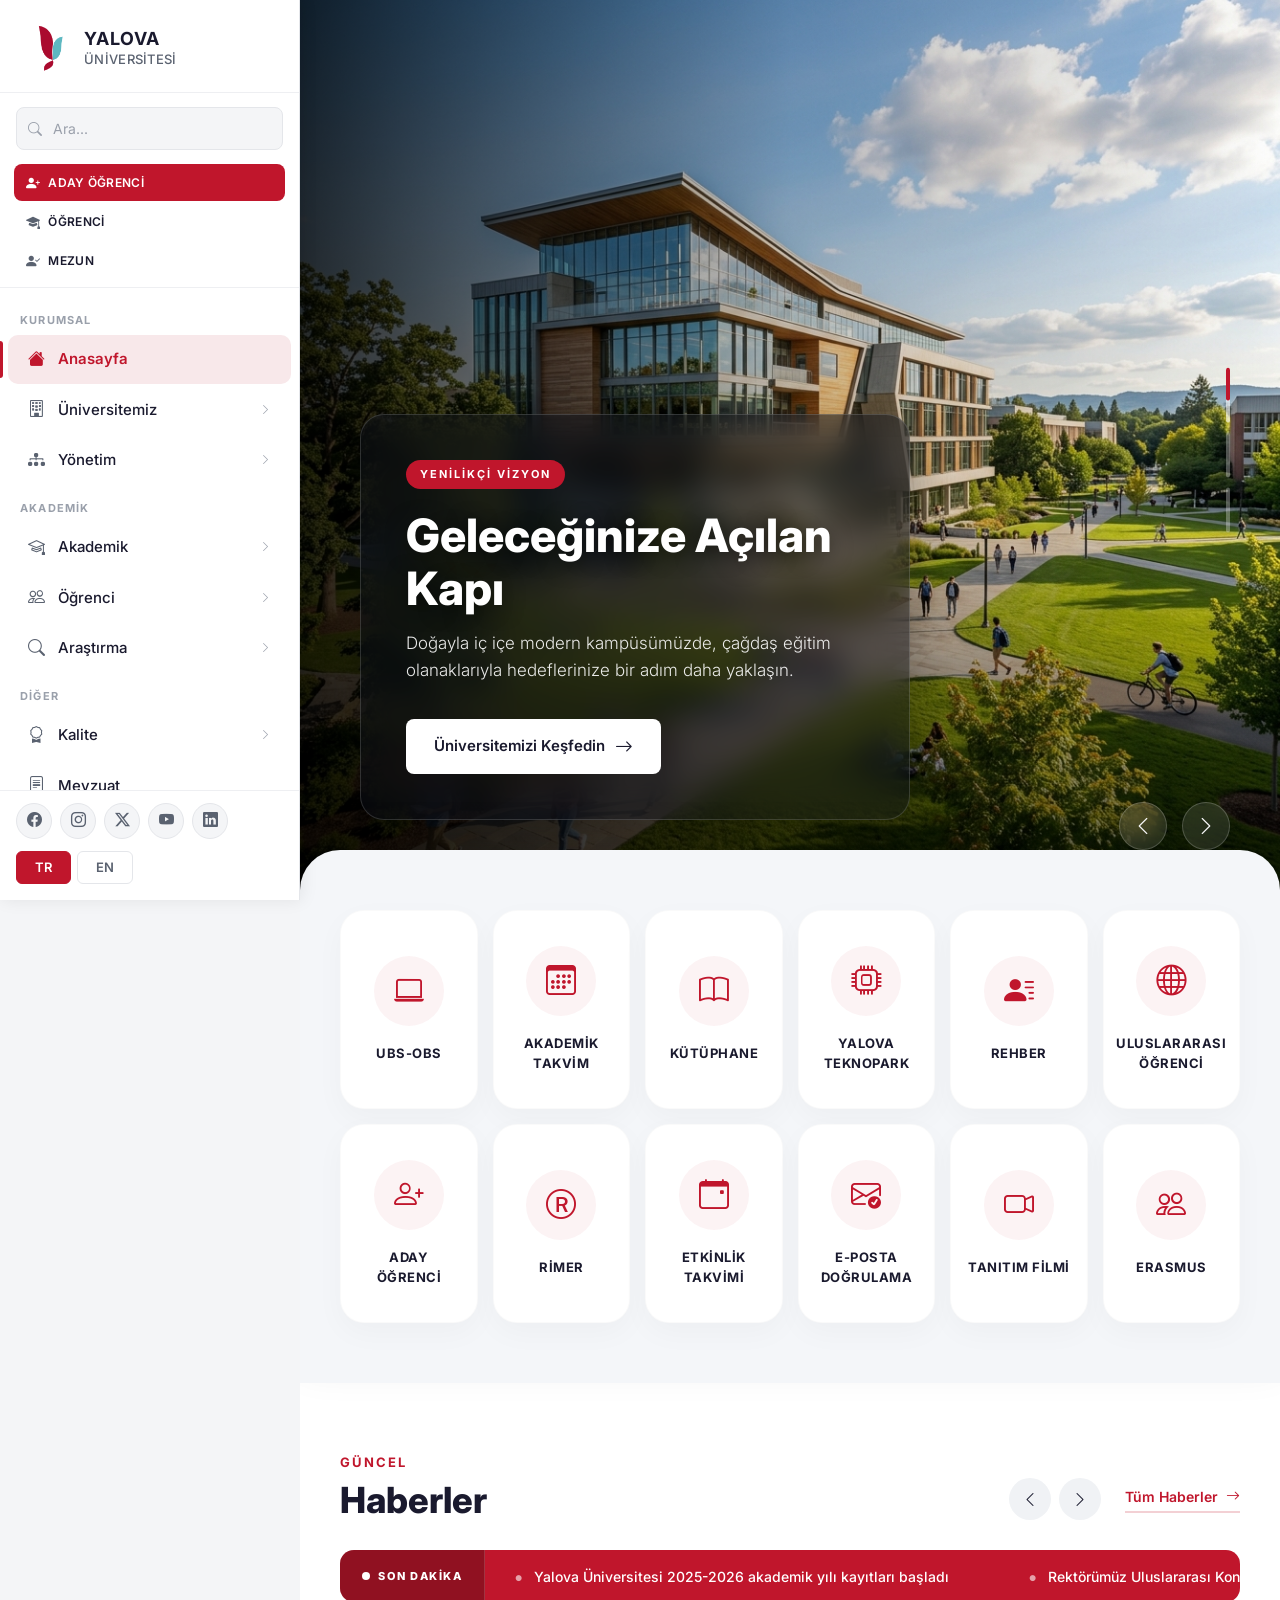
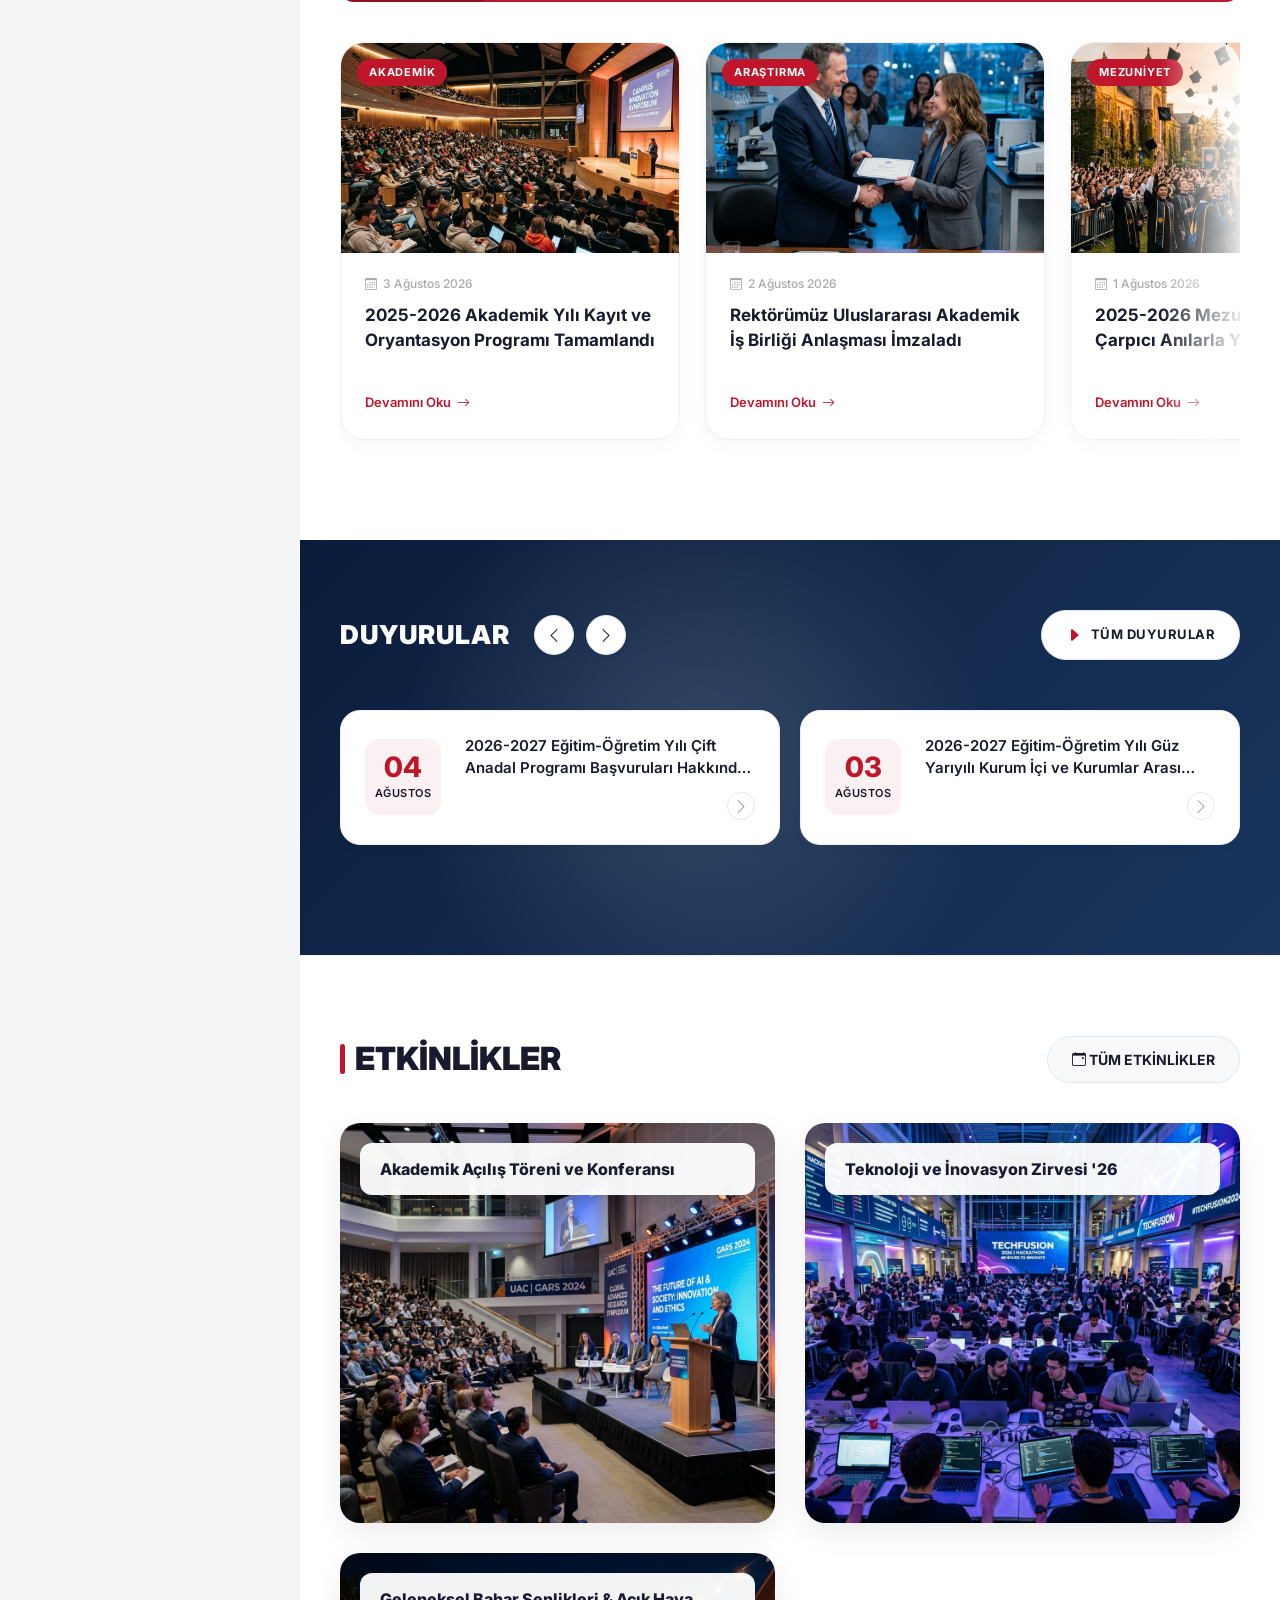
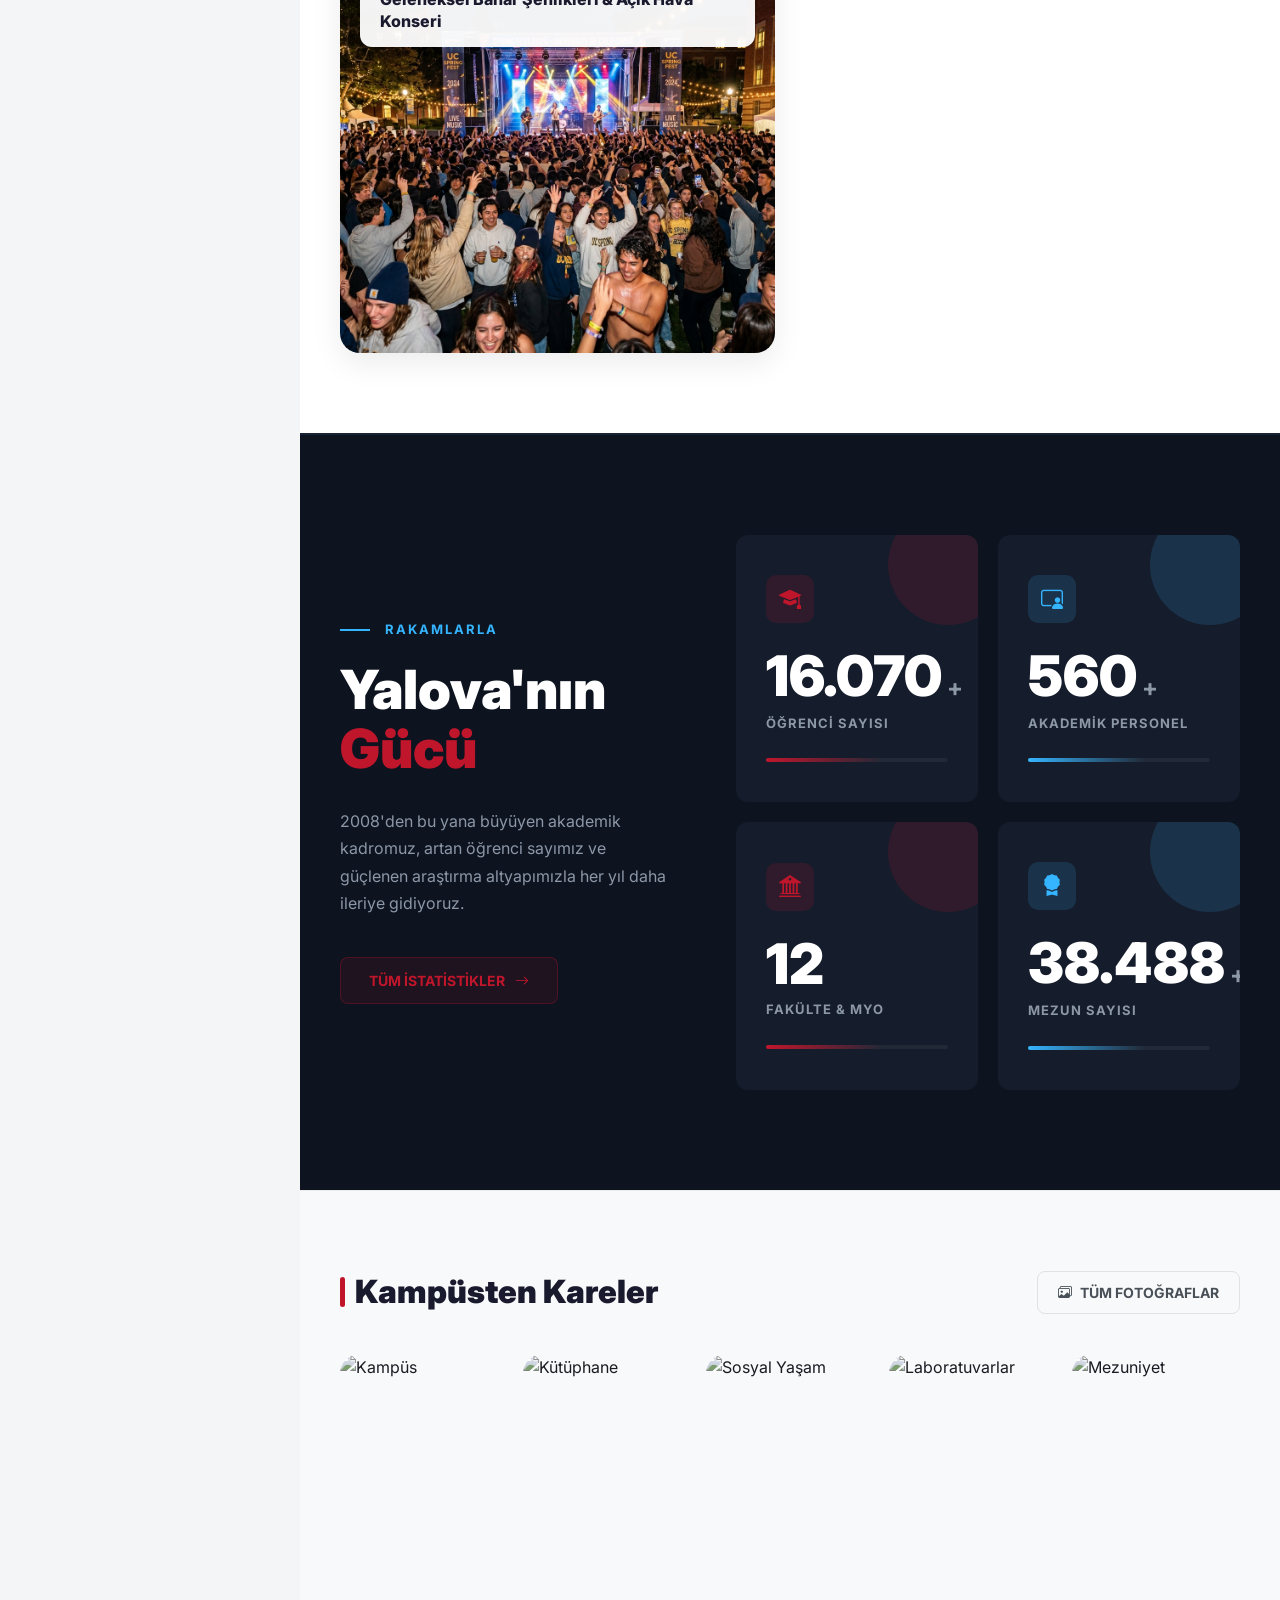
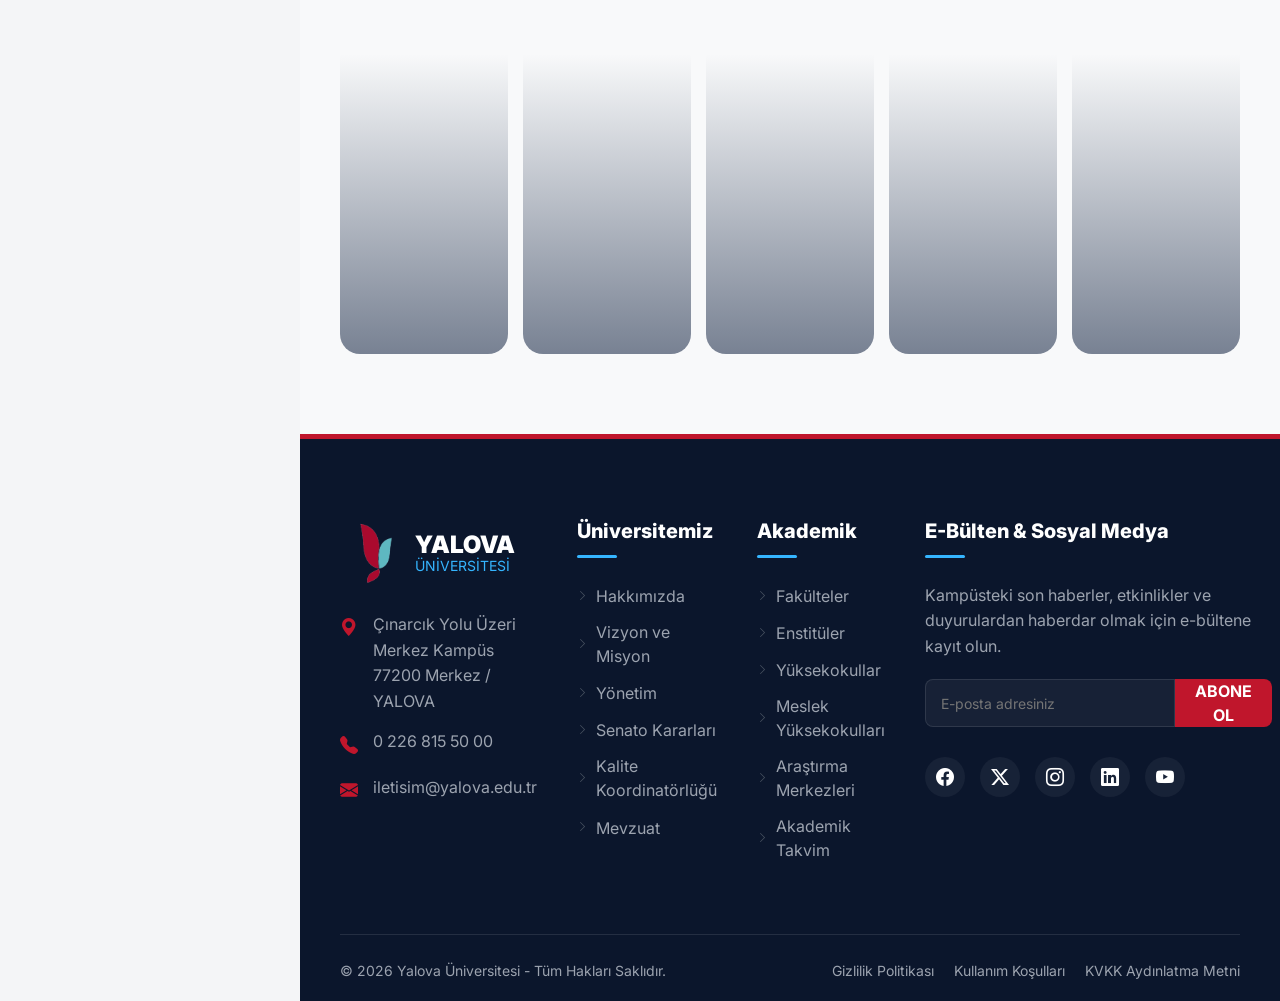
==== commit 4b18b946: "Make logos link to homepage" ====
--- a/index.html
+++ b/index.html
@@ -1,4 +1,4 @@
-<!DOCTYPE html>
+﻿<!DOCTYPE html>
 <html lang="tr">
 <head>
     <meta charset="UTF-8">
@@ -27,7 +27,7 @@
 
         <!-- LOGO -->
         <div class="sidebar-logo">
-            <a href="#" class="logo-wrapper" style="text-decoration: none;">
+            <a href="index.html" class="logo-wrapper" style="text-decoration: none;">
                 <img src="yeni_logo_transparent.png" alt="Yalova Üniversitesi" class="logo-img">
                 <div class="logo-text">
                     <span class="logo-title">YALOVA</span>
@@ -737,7 +737,7 @@
             <div class="footer-container">
                 <!-- Sütun 1: İletişim -->
                 <div class="footer-col">
-                    <a href="#" class="footer-logo">
+                    <a href="index.html" class="footer-logo">
                         <img src="yeni_logo_transparent.png" alt="Yalova Logo" class="footer-logo-img">
                         <div class="footer-logo-text">YALOVA<span>ÜNİVERSİTESİ</span></div>
                     </a>
@@ -910,3 +910,4 @@
     </script>
 </body>
 </html>
+
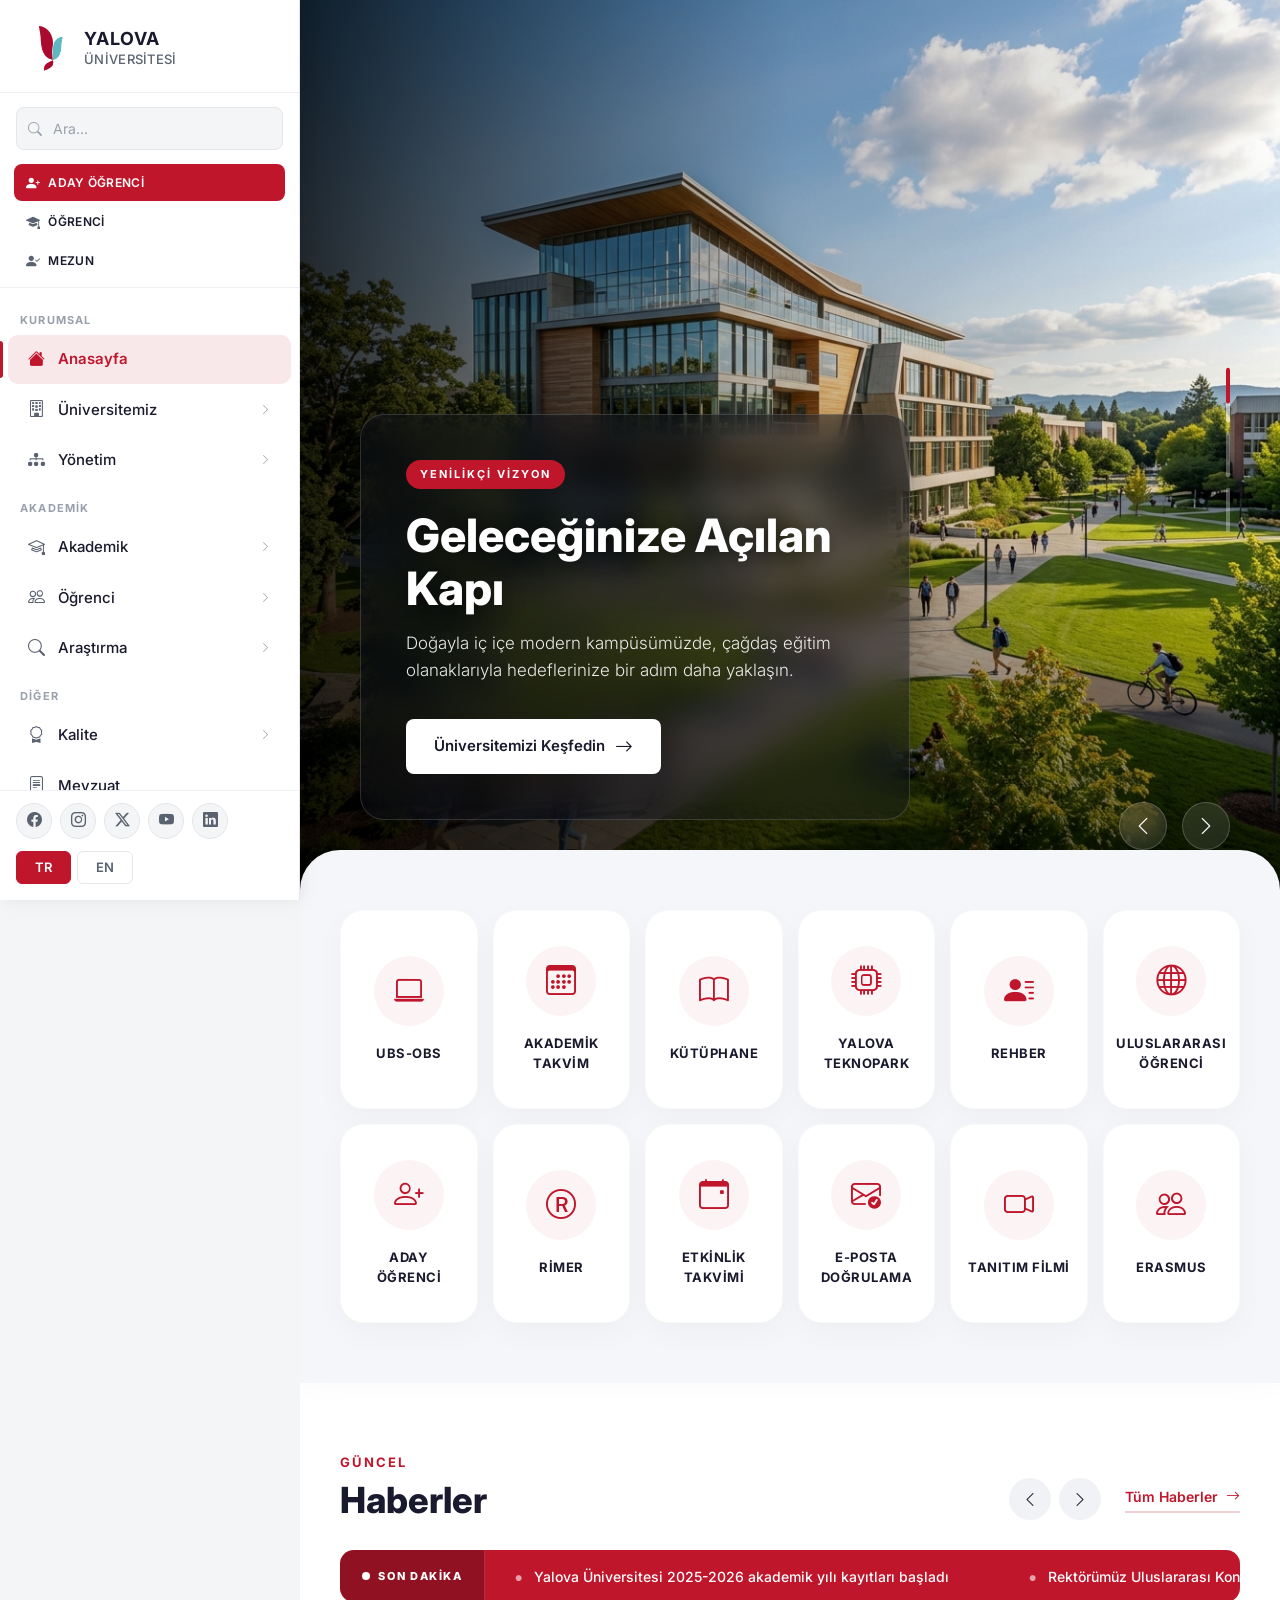
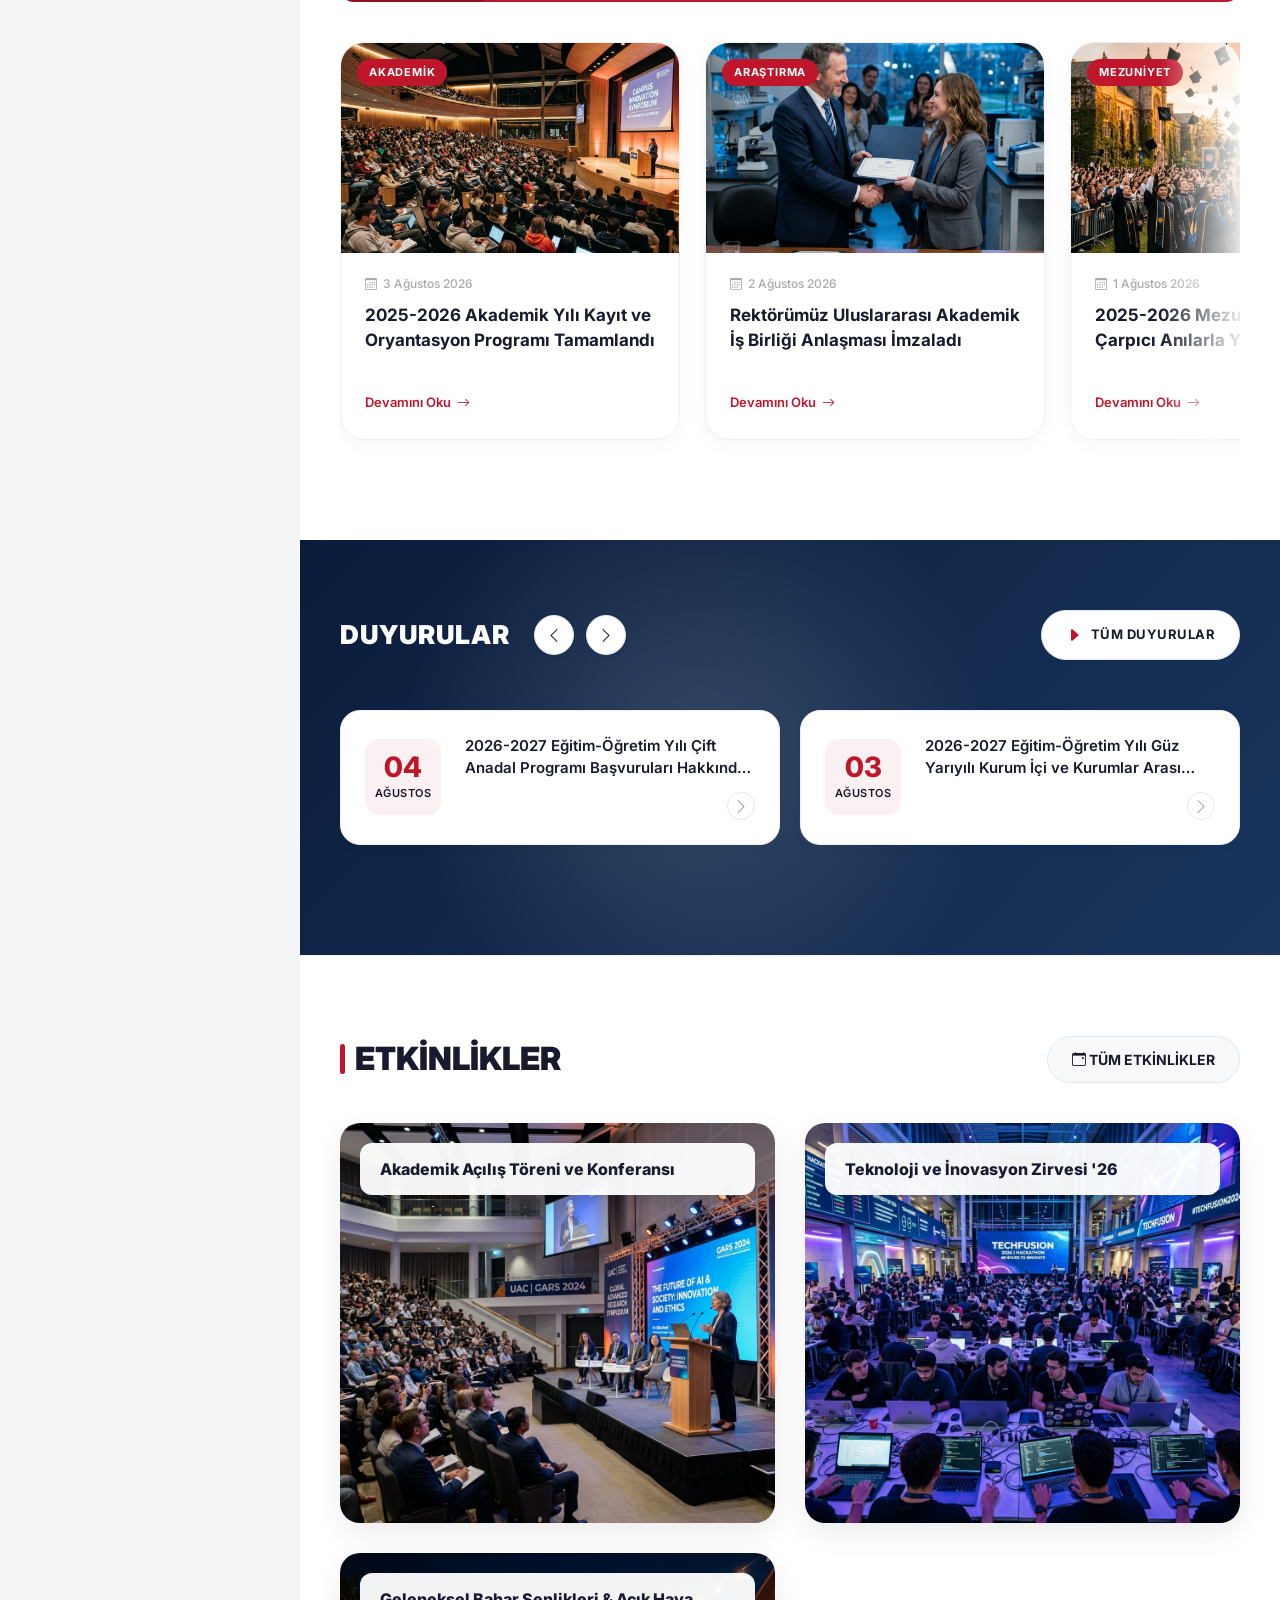
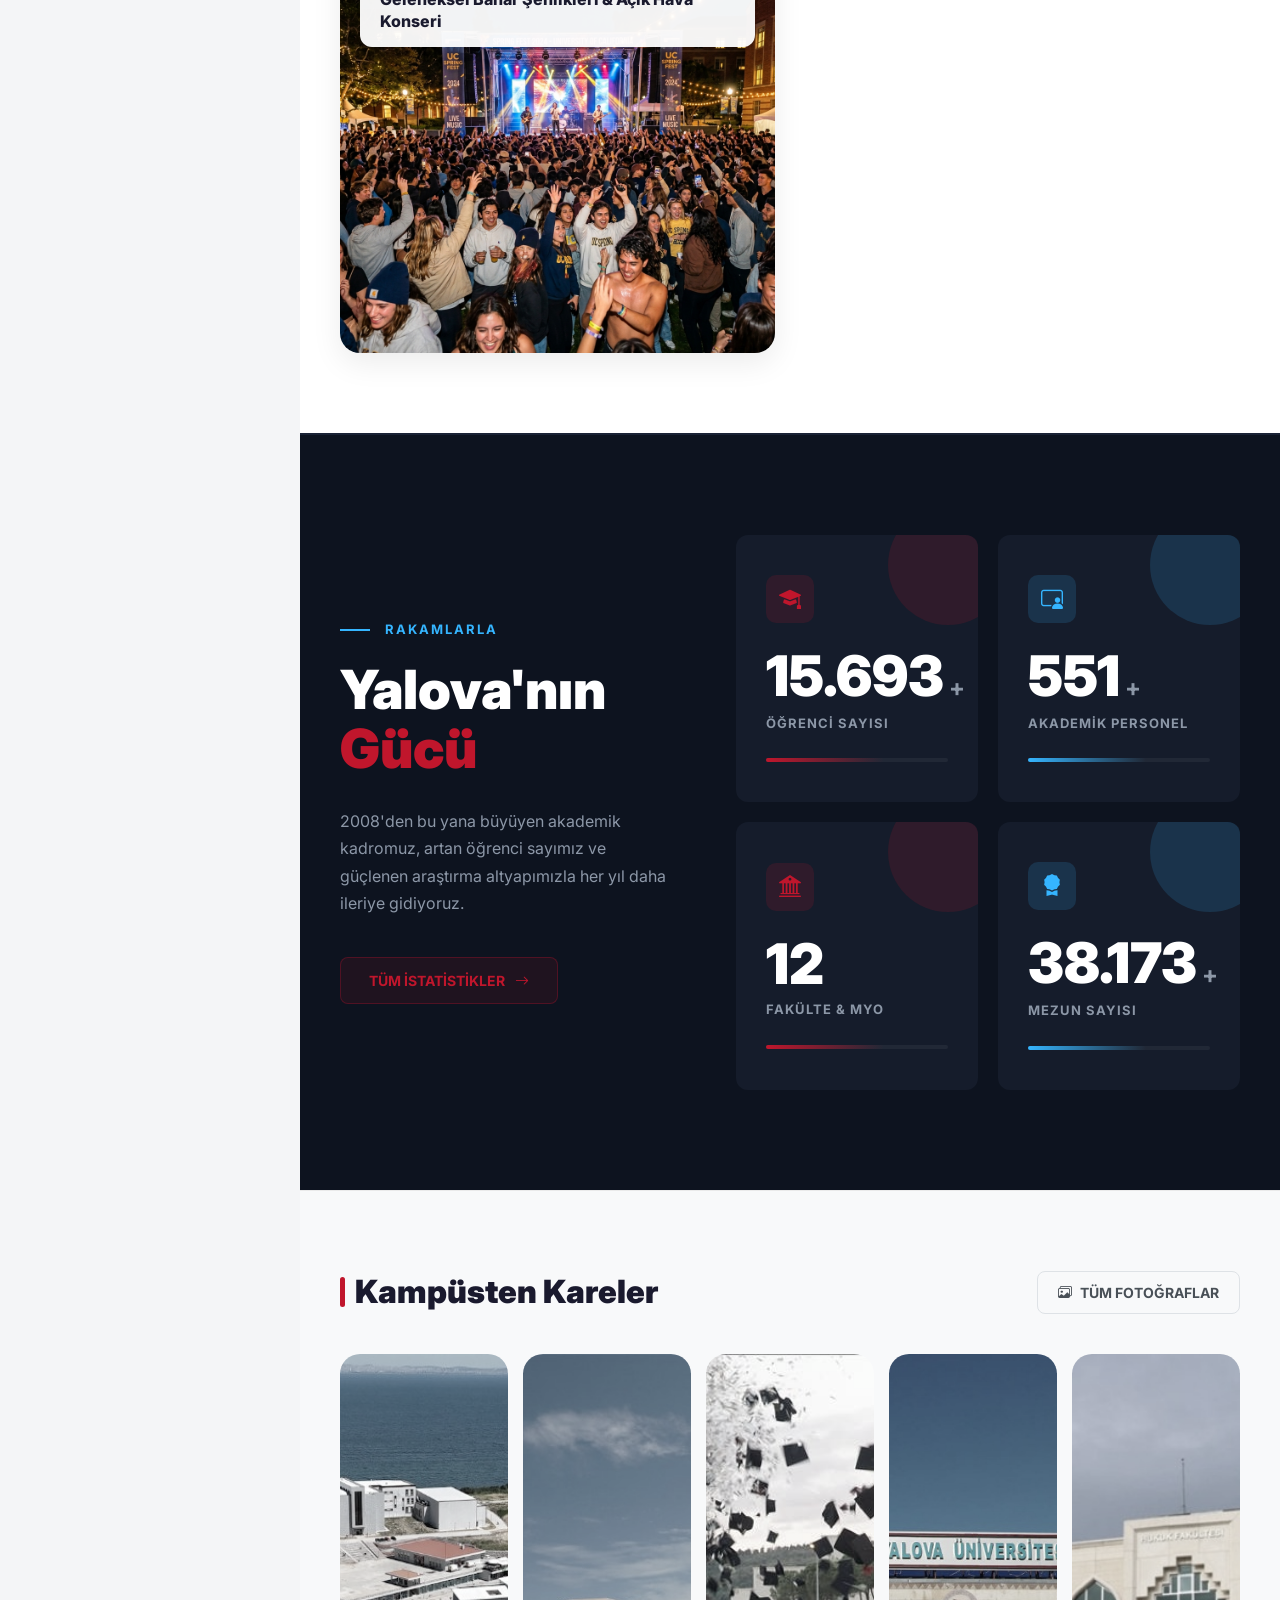
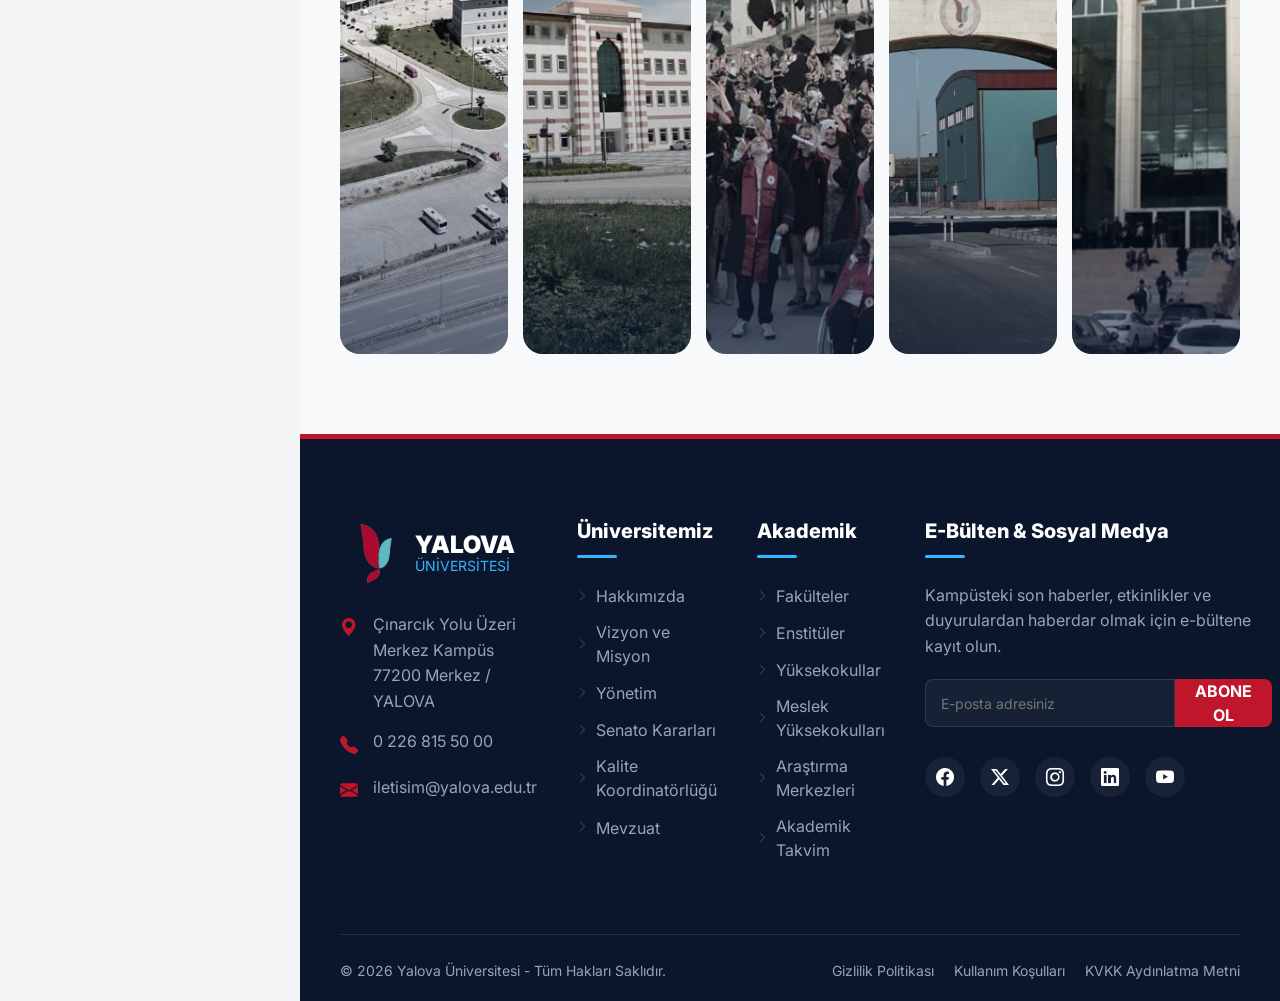
==== commit 0c7792df: "Fix BİDB sidebar link and add BİDB page files" ====
--- a/index.html
+++ b/index.html
@@ -108,7 +108,7 @@
                 <a href="#" class="sub-item sub-item-child"><i class="bi bi-dot"></i>Belge Yönetimi ve Arşiv Müdürlüğü</a>
                 <a href="#" class="sub-item sub-item-child"><i class="bi bi-dot"></i>Güvenlik Şube Müdürlüğü</a>
                 <div class="sub-group-label">Daire Başkanlıkları</div>
-                <a href="#" class="sub-item sub-item-child"><i class="bi bi-dot"></i>Bilgi İşlem Daire Başkanlığı</a>
+                <a href="bilgi-islem.html" class="sub-item sub-item-child"><i class="bi bi-dot"></i>Bilgi İşlem Daire Başkanlığı</a>
                 <a href="#" class="sub-item sub-item-child"><i class="bi bi-dot"></i>İdari ve Mali İşler</a>
                 <a href="#" class="sub-item sub-item-child"><i class="bi bi-dot"></i>Kütüphane ve Dokümantasyon</a>
                 <a href="#" class="sub-item sub-item-child"><i class="bi bi-dot"></i>Öğrenci İşleri Daire Başkanlığı</a>
@@ -911,3 +911,4 @@
 </body>
 </html>
 
+
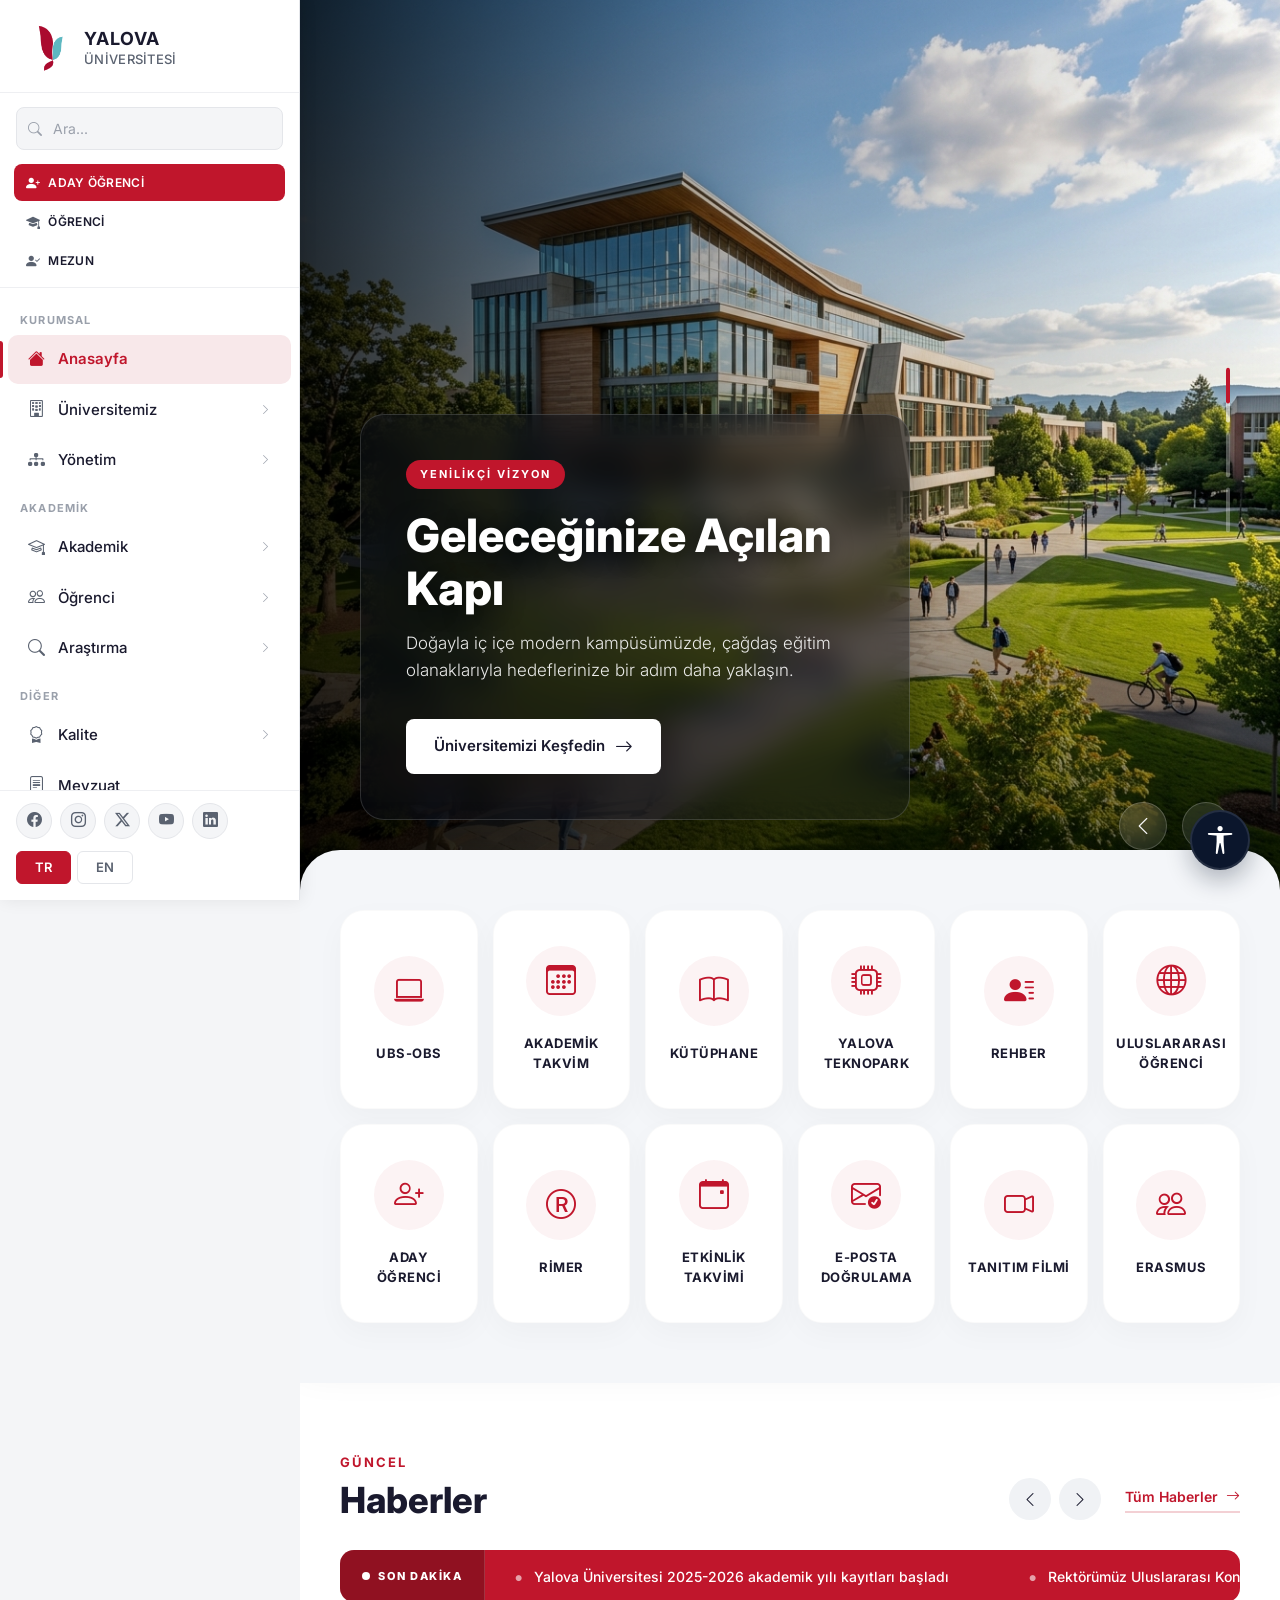
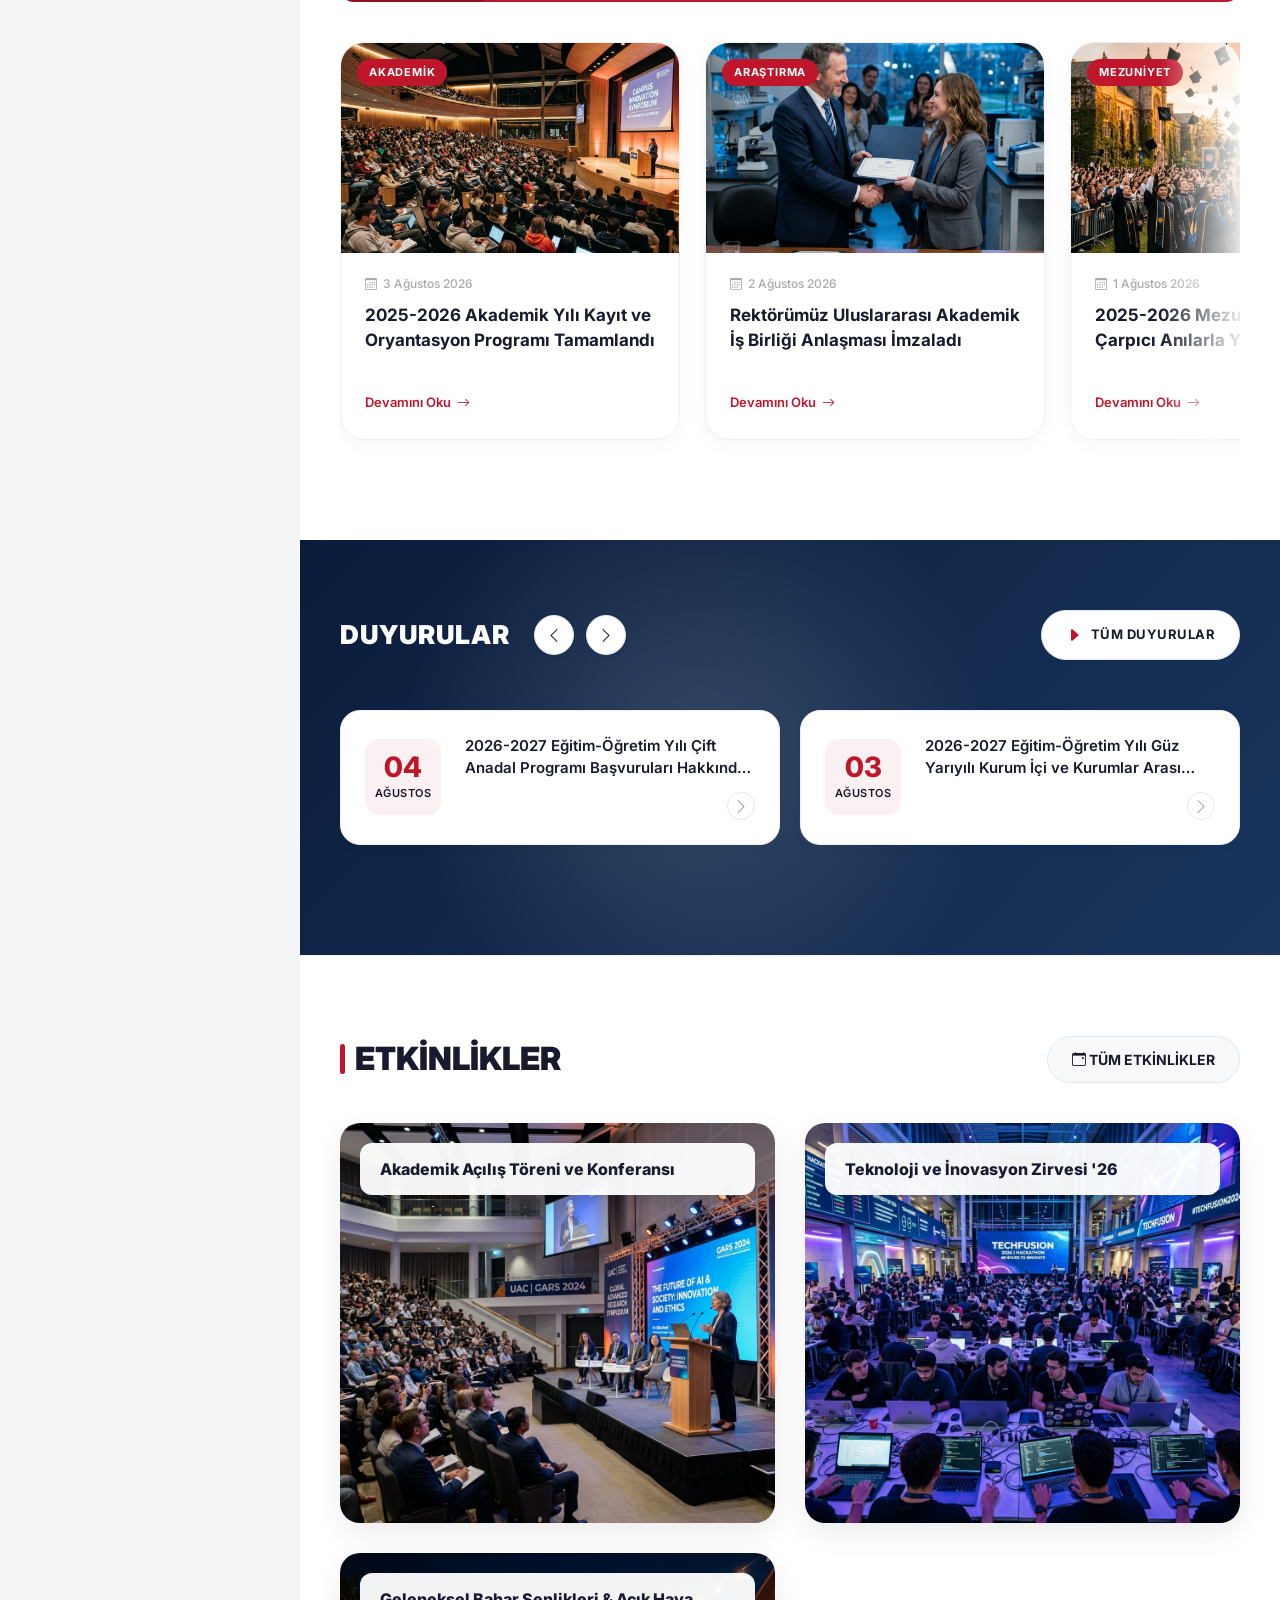
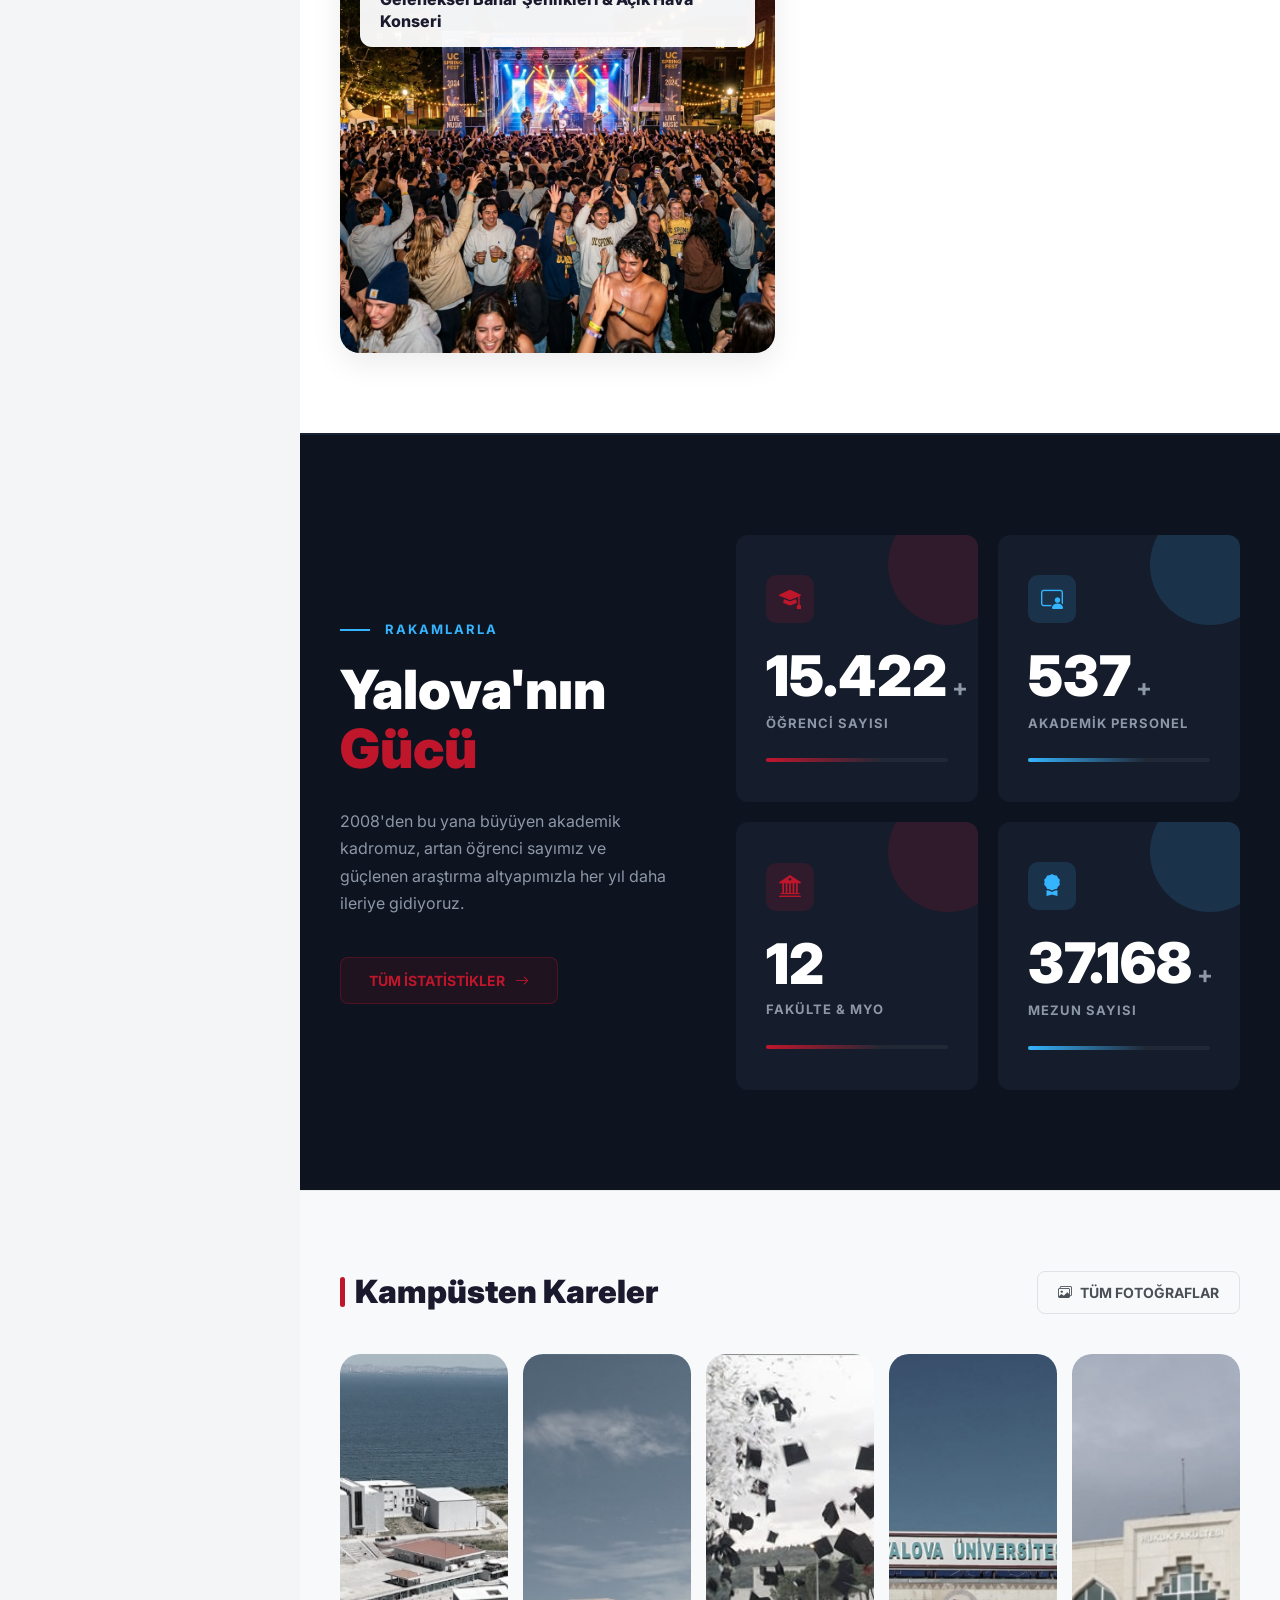
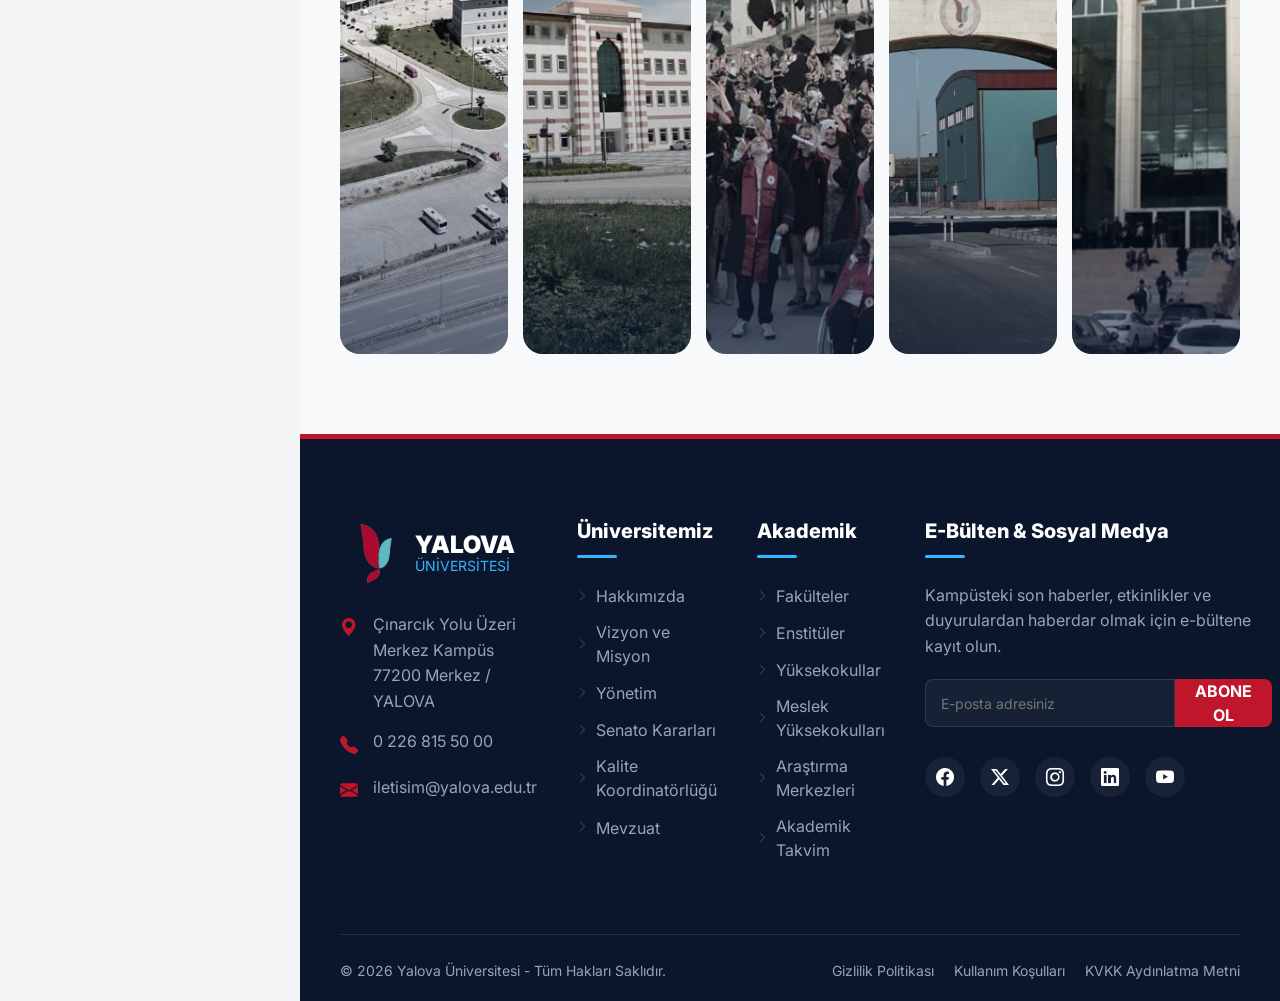
==== commit 807bf3c4: "Add global Accessibility (Erişilebilirlik) Widget" ====
--- a/index.html
+++ b/index.html
@@ -19,6 +19,7 @@
     <link rel="stylesheet" href="css/stats.css">
     <link rel="stylesheet" href="css/gallery.css">
     <link rel="stylesheet" href="css/footer.css">
+    <link rel="stylesheet" href="css/accessibility.css">
 </head>
 <body>
 
@@ -908,7 +909,27 @@
             });
         });
     </script>
+    <!-- ERİŞİLEBİLİRLİK MENÜSÜ -->
+    <button class="a11y-trigger" id="a11yTrigger" aria-label="Erişilebilirlik Menüsünü Aç">
+        <i class="bi bi-universal-access"></i>
+    </button>
+    <div class="a11y-panel" id="a11yPanel">
+        <div class="a11y-header">
+            <h3><i class="bi bi-universal-access-circle"></i> Erişilebilirlik</h3>
+            <button class="a11y-close" id="a11yClose"><i class="bi bi-x-lg"></i></button>
+        </div>
+        <div class="a11y-options">
+            <button class="a11y-btn" id="btnHighContrast"><i class="bi bi-circle-half"></i> Yüksek Karşıtlık</button>
+            <button class="a11y-btn" id="btnLargeText"><i class="bi bi-zoom-in"></i> Metni Büyüt</button>
+            <button class="a11y-btn" id="btnReadableFont"><i class="bi bi-fonts"></i> Okunabilir Font</button>
+            <button class="a11y-btn" id="btnHighlightLinks"><i class="bi bi-link-45deg"></i> Bağlantıları Vurgula</button>
+            <button class="a11y-btn" id="btnStopAnimations"><i class="bi bi-pause-circle"></i> Animasyonları Durdur</button>
+            <button class="a11y-btn a11y-reset" id="btnA11yReset"><i class="bi bi-arrow-counterclockwise"></i> Ayarları Sıfırla</button>
+        </div>
+    </div>
+    <script src="js/accessibility.js"></script>
 </body>
 </html>
 
 
+
--- a/css/accessibility.css
+++ b/css/accessibility.css
@@ -0,0 +1,218 @@
+/* =========================================
+   ERİŞİLEBİLİRLİK (ACCESSIBILITY) CSS
+   ========================================= */
+
+/* --- PANAL VE BUTON TASARIMI --- */
+.a11y-trigger {
+    position: fixed;
+    bottom: 30px;
+    right: 30px;
+    width: 60px;
+    height: 60px;
+    background: #0b162c;
+    color: #fff;
+    border-radius: 50%;
+    display: flex;
+    align-items: center;
+    justify-content: center;
+    font-size: 28px;
+    cursor: pointer;
+    box-shadow: 0 10px 25px rgba(11, 22, 44, 0.3);
+    z-index: 9999;
+    transition: all 0.3s ease;
+    border: 2px solid rgba(255, 255, 255, 0.1);
+}
+
+.a11y-trigger:hover {
+    transform: scale(1.1);
+    background: #C0162C;
+}
+
+.a11y-panel {
+    position: fixed;
+    bottom: 100px;
+    right: 30px;
+    width: 320px;
+    background: rgba(255, 255, 255, 0.95);
+    backdrop-filter: blur(10px);
+    border-radius: 16px;
+    box-shadow: 0 15px 40px rgba(0, 0, 0, 0.15);
+    border: 1px solid rgba(0,0,0,0.05);
+    z-index: 9998;
+    padding: 24px;
+    opacity: 0;
+    visibility: hidden;
+    transform: translateY(20px);
+    transition: all 0.3s ease;
+}
+
+.a11y-panel.open {
+    opacity: 1;
+    visibility: visible;
+    transform: translateY(0);
+}
+
+.a11y-header {
+    display: flex;
+    justify-content: space-between;
+    align-items: center;
+    margin-bottom: 20px;
+    padding-bottom: 15px;
+    border-bottom: 1px solid #eee;
+}
+
+.a11y-header h3 {
+    margin: 0;
+    font-size: 18px;
+    font-weight: 800;
+    color: #0b162c;
+    display: flex;
+    align-items: center;
+    gap: 8px;
+}
+
+.a11y-close {
+    background: none;
+    border: none;
+    font-size: 24px;
+    color: #6b7280;
+    cursor: pointer;
+    transition: color 0.2s;
+}
+
+.a11y-close:hover {
+    color: #C0162C;
+}
+
+.a11y-options {
+    display: flex;
+    flex-direction: column;
+    gap: 10px;
+}
+
+.a11y-btn {
+    display: flex;
+    align-items: center;
+    gap: 12px;
+    width: 100%;
+    padding: 12px 16px;
+    background: #f8f9fa;
+    border: 1px solid #e5e7eb;
+    border-radius: 10px;
+    font-size: 14px;
+    font-weight: 600;
+    color: #374151;
+    cursor: pointer;
+    transition: all 0.2s;
+}
+
+.a11y-btn i {
+    font-size: 18px;
+    color: #35b5ff;
+}
+
+.a11y-btn:hover {
+    background: #f3f4f6;
+    border-color: #d1d5db;
+}
+
+.a11y-btn.active {
+    background: #0b162c;
+    color: #fff;
+    border-color: #0b162c;
+}
+
+.a11y-btn.active i {
+    color: #fff;
+}
+
+.a11y-reset {
+    margin-top: 15px;
+    background: #C0162C;
+    color: #fff;
+    justify-content: center;
+    border-color: #C0162C;
+}
+
+.a11y-reset i {
+    color: #fff;
+}
+
+.a11y-reset:hover {
+    background: #a01022;
+}
+
+/* --- ERİŞİLEBİLİRLİK SINIFLARI (BODYA UYGULANIR) --- */
+
+/* 1. Yüksek Karşıtlık (High Contrast) */
+body.a11y-high-contrast, 
+body.a11y-high-contrast * {
+    background-color: #000000 !important;
+    background-image: none !important;
+    color: #ffffff !important;
+    border-color: #ffffff !important;
+    box-shadow: none !important;
+}
+body.a11y-high-contrast a,
+body.a11y-high-contrast a * {
+    color: #ffff00 !important;
+    text-decoration: underline !important;
+}
+body.a11y-high-contrast img {
+    filter: grayscale(100%) contrast(120%) !important;
+}
+/* A11y menüsünün kendisi yüksek karşıtlıkta bozulmasın */
+body.a11y-high-contrast .a11y-panel, 
+body.a11y-high-contrast .a11y-panel * {
+    background-color: #000 !important;
+    color: #fff !important;
+    border-color: #fff !important;
+}
+
+/* 2. Metin Büyütme (Large Text) */
+body.a11y-large-text p, 
+body.a11y-large-text span, 
+body.a11y-large-text a, 
+body.a11y-large-text div, 
+body.a11y-large-text li {
+    font-size: 115% !important;
+    line-height: 1.7 !important;
+}
+body.a11y-large-text h1, 
+body.a11y-large-text h2, 
+body.a11y-large-text h3 {
+    font-size: 120% !important;
+}
+
+/* 3. Okunabilir Font (Readable Font) */
+body.a11y-readable-font * {
+    font-family: Arial, Helvetica, sans-serif !important;
+    letter-spacing: 0.5px !important;
+    word-spacing: 2px !important;
+}
+
+/* 4. Bağlantıları Vurgula (Highlight Links) */
+body.a11y-highlight-links a {
+    text-decoration: underline !important;
+    text-decoration-thickness: 3px !important;
+    text-decoration-color: #ffff00 !important;
+    background-color: #000 !important;
+    color: #fff !important;
+    padding: 2px 4px !important;
+    border-radius: 4px !important;
+}
+body.a11y-highlight-links .a11y-trigger,
+body.a11y-highlight-links .a11y-btn {
+    text-decoration: none !important;
+    background-color: inherit !important;
+    color: inherit !important;
+}
+
+/* 5. Animasyonları Durdur (Stop Animations) */
+body.a11y-stop-animations *, 
+body.a11y-stop-animations *::before, 
+body.a11y-stop-animations *::after {
+    transition: none !important;
+    animation: none !important;
+    scroll-behavior: auto !important;
+}
